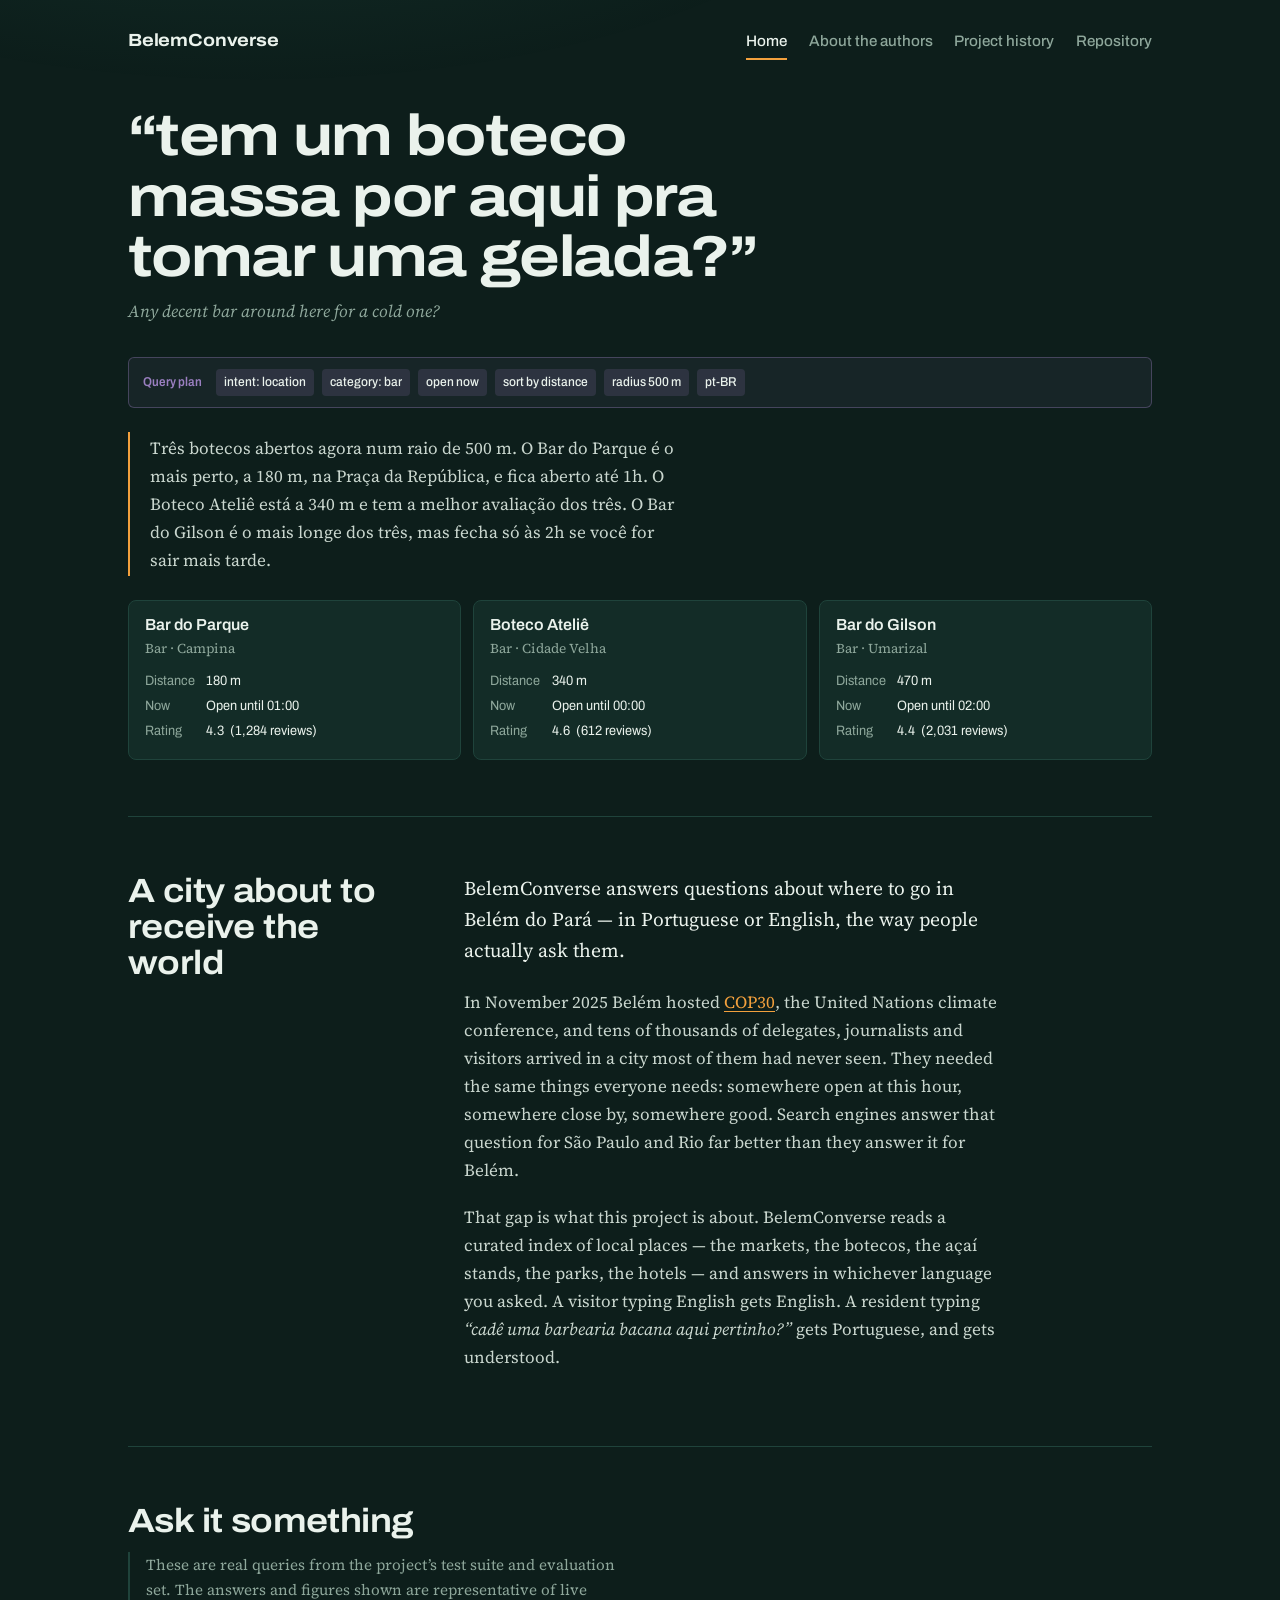
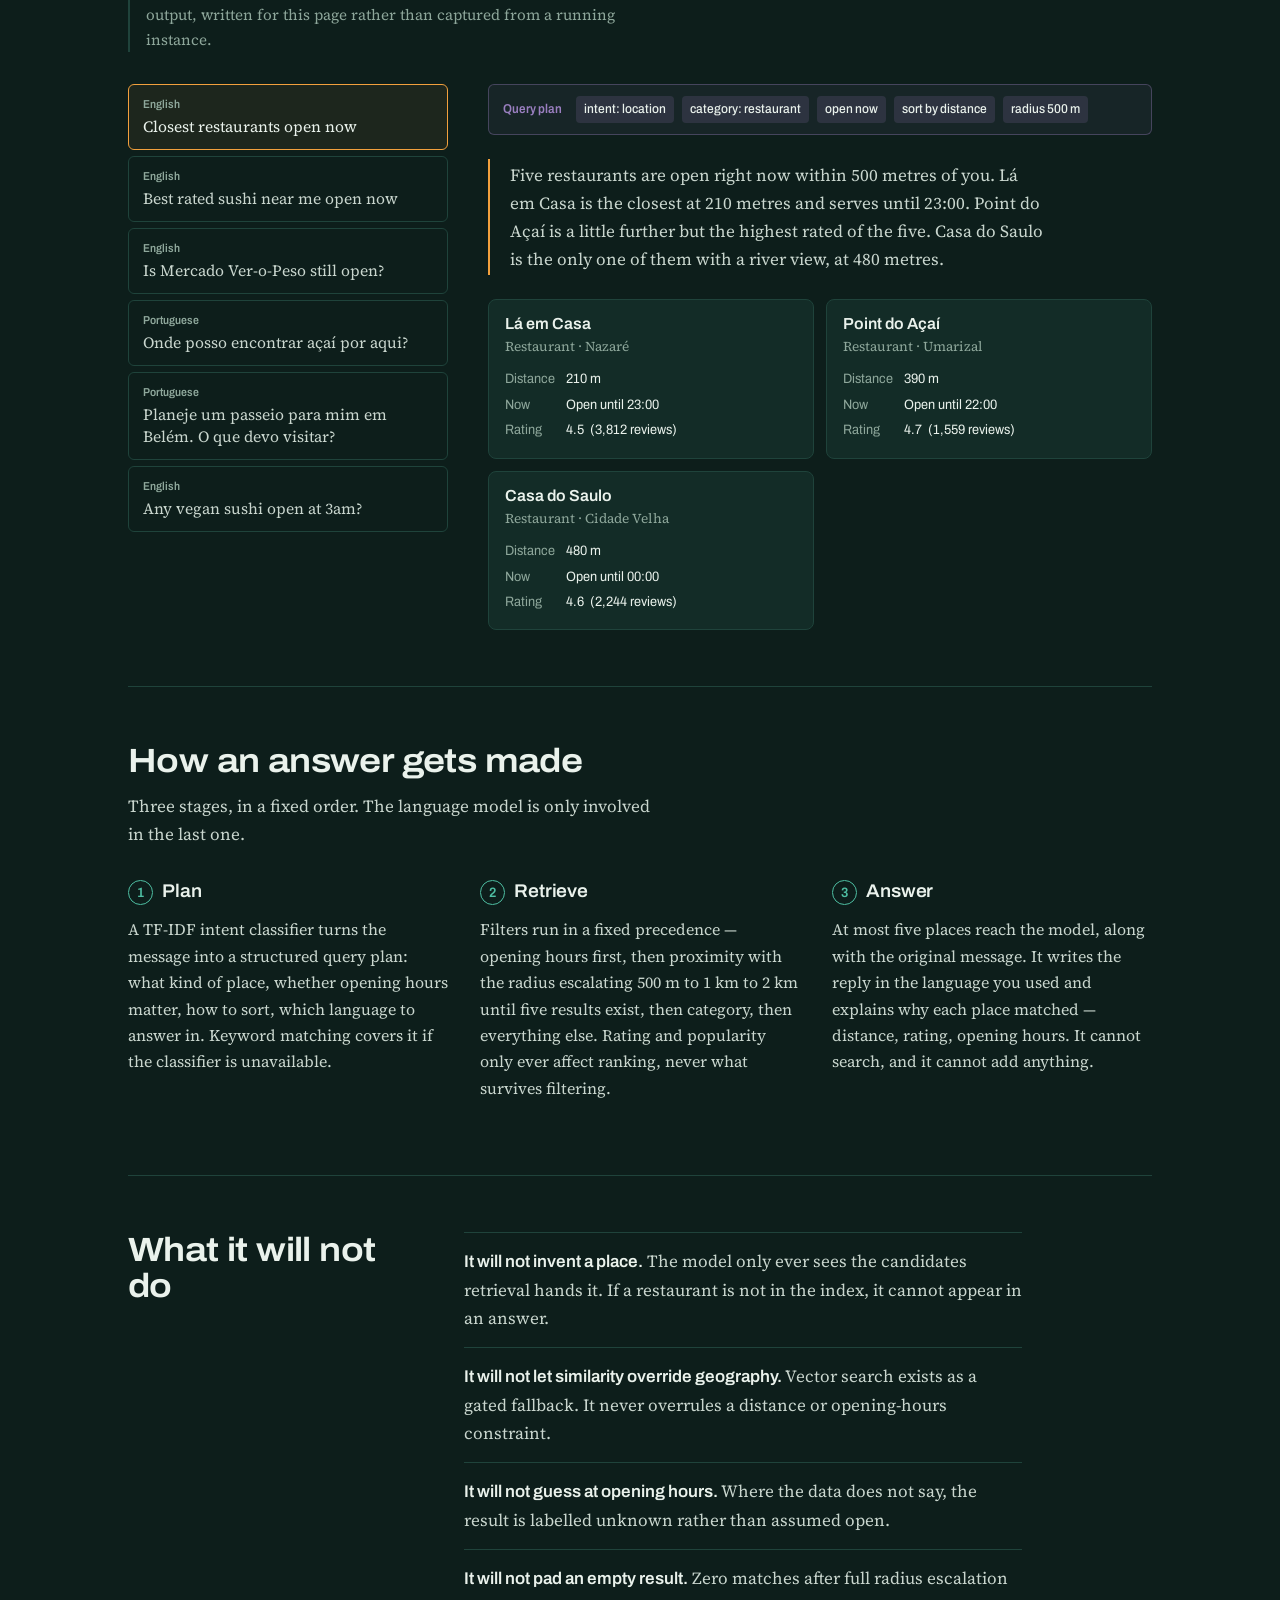
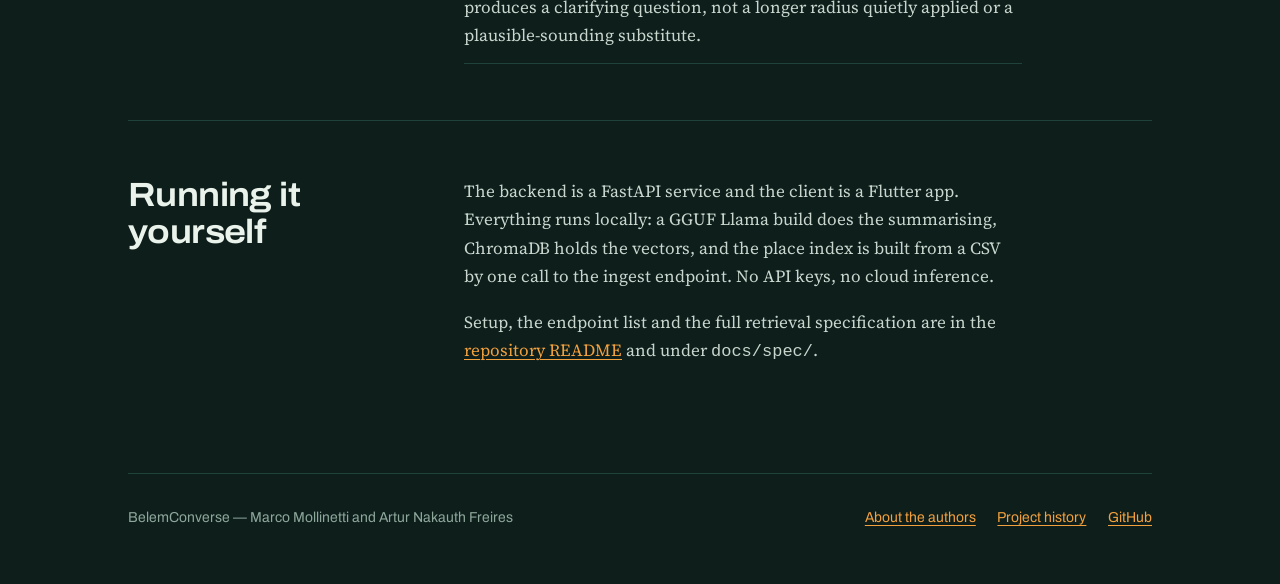
==== docs/index.html @ 4dbc197e "docs: add PNG favicon fallback, clip the bend to the rounded corners Safari below 16.4 ignores an SV" ====
<!doctype html>
<html lang="en">
<head>
<meta charset="utf-8">
<meta name="viewport" content="width=device-width, initial-scale=1">
<title>BelemConverse — grounded place discovery for Belém do Pará</title>
<link rel="icon" href="assets/favicon.svg" type="image/svg+xml">
<link rel="alternate icon" href="assets/favicon.png" type="image/png">
<meta name="description" content="A bilingual chat agent that answers where-to-go questions about Belém do Pará from a curated place index. Deterministic retrieval; the model only summarises what it is given.">
<link rel="preconnect" href="https://fonts.googleapis.com">
<link rel="preconnect" href="https://fonts.gstatic.com" crossorigin>
<link href="https://fonts.googleapis.com/css2?family=Archivo:wdth,wght@62..125,100..900&family=Source+Serif+4:ital,opsz,wght@0,8..60,200..700;1,8..60,200..700&display=swap" rel="stylesheet">
<link rel="stylesheet" href="assets/style.css">
</head>
<body>

<div class="shell">
  <header class="masthead">
    <a class="wordmark" href="index.html">BelemConverse</a>
    <nav>
      <a href="index.html" aria-current="page">Home</a>
      <a href="authors.html">About the authors</a>
      <a href="history.html">Project history</a>
      <a href="https://github.com/Mollinetti/BelemConverse">Repository</a>
    </nav>
  </header>

  <section class="hero">
    <p class="asked">&ldquo;tem um boteco massa por aqui pra tomar uma gelada?&rdquo;</p>
    <p class="gloss">Any decent bar around here for a cold one?</p>

    <div class="plan">
      <span class="plan-label">Query plan</span>
      <span class="chip">intent: location</span>
      <span class="chip">category: bar</span>
      <span class="chip">open now</span>
      <span class="chip">sort by distance</span>
      <span class="chip">radius 500 m</span>
      <span class="chip">pt-BR</span>
    </div>

    <div class="answer">
      <p>Três botecos abertos agora num raio de 500 m. O Bar do Parque é o mais perto, a 180 m, na Praça da República, e fica aberto até 1h. O Boteco Ateliê está a 340 m e tem a melhor avaliação dos três. O Bar do Gilson é o mais longe dos três, mas fecha só às 2h se você for sair mais tarde.</p>
    </div>

    <div class="results">
      <article class="result">
        <h4>Bar do Parque</h4>
        <p class="kind">Bar &middot; Campina</p>
        <dl>
          <dt>Distance</dt><dd>180 m</dd>
          <dt>Now</dt><dd class="open">Open until 01:00</dd>
          <dt>Rating</dt><dd>4.3 &nbsp;(1,284 reviews)</dd>
        </dl>
      </article>
      <article class="result">
        <h4>Boteco Ateliê</h4>
        <p class="kind">Bar &middot; Cidade Velha</p>
        <dl>
          <dt>Distance</dt><dd>340 m</dd>
          <dt>Now</dt><dd class="open">Open until 00:00</dd>
          <dt>Rating</dt><dd>4.6 &nbsp;(612 reviews)</dd>
        </dl>
      </article>
      <article class="result">
        <h4>Bar do Gilson</h4>
        <p class="kind">Bar &middot; Umarizal</p>
        <dl>
          <dt>Distance</dt><dd>470 m</dd>
          <dt>Now</dt><dd class="open">Open until 02:00</dd>
          <dt>Rating</dt><dd>4.4 &nbsp;(2,031 reviews)</dd>
        </dl>
      </article>
    </div>
  </section>

  <section class="split">
    <div class="section-head">
      <h2>A city about to receive the world</h2>
    </div>
    <div class="measure">
      <p class="lede">BelemConverse answers questions about where to go in Belém do Pará — in Portuguese or English, the way people actually ask them.</p>
      <p>In November 2025 Belém hosted <a href="https://cop30.br/pt-br">COP30</a>, the United Nations climate conference, and tens of thousands of delegates, journalists and visitors arrived in a city most of them had never seen. They needed the same things everyone needs: somewhere open at this hour, somewhere close by, somewhere good. Search engines answer that question for São Paulo and Rio far better than they answer it for Belém.</p>
      <p>That gap is what this project is about. BelemConverse reads a curated index of local places — the markets, the botecos, the açaí stands, the parks, the hotels — and answers in whichever language you asked. A visitor typing English gets English. A resident typing <em>&ldquo;cadê uma barbearia bacana aqui pertinho?&rdquo;</em> gets Portuguese, and gets understood.</p>
    </div>
  </section>

  <section>
    <div class="section-head">
      <h2>Ask it something</h2>
      <p class="note">These are real queries from the project&rsquo;s test suite and evaluation set. The answers and figures shown are representative of live output, written for this page rather than captured from a running instance.</p>
    </div>

    <div class="picker">
      <div class="picker-list" role="tablist" aria-label="Example queries">
        <button role="tab" id="t1" aria-controls="p1" aria-selected="true"><span class="lang">English</span>Closest restaurants open now</button>
        <button role="tab" id="t2" aria-controls="p2" aria-selected="false"><span class="lang">English</span>Best rated sushi near me open now</button>
        <button role="tab" id="t3" aria-controls="p3" aria-selected="false"><span class="lang">English</span>Is Mercado Ver-o-Peso still open?</button>
        <button role="tab" id="t4" aria-controls="p4" aria-selected="false"><span class="lang">Portuguese</span>Onde posso encontrar açaí por aqui?</button>
        <button role="tab" id="t5" aria-controls="p5" aria-selected="false"><span class="lang">Portuguese</span>Planeje um passeio para mim em Belém. O que devo visitar?</button>
        <button role="tab" id="t6" aria-controls="p6" aria-selected="false"><span class="lang">English</span>Any vegan sushi open at 3am?</button>
      </div>

      <div>
        <div class="panel" role="tabpanel" id="p1" aria-labelledby="t1">
          <div class="plan">
            <span class="plan-label">Query plan</span>
            <span class="chip">intent: location</span>
            <span class="chip">category: restaurant</span>
            <span class="chip">open now</span>
            <span class="chip">sort by distance</span>
            <span class="chip">radius 500 m</span>
          </div>
          <div class="answer">
            <p>Five restaurants are open right now within 500 metres of you. Lá em Casa is the closest at 210 metres and serves until 23:00. Point do Açaí is a little further but the highest rated of the five. Casa do Saulo is the only one of them with a river view, at 480 metres.</p>
          </div>
          <div class="results">
            <article class="result">
              <h4>Lá em Casa</h4>
              <p class="kind">Restaurant &middot; Nazaré</p>
              <dl><dt>Distance</dt><dd>210 m</dd><dt>Now</dt><dd class="open">Open until 23:00</dd><dt>Rating</dt><dd>4.5 &nbsp;(3,812 reviews)</dd></dl>
            </article>
            <article class="result">
              <h4>Point do Açaí</h4>
              <p class="kind">Restaurant &middot; Umarizal</p>
              <dl><dt>Distance</dt><dd>390 m</dd><dt>Now</dt><dd class="open">Open until 22:00</dd><dt>Rating</dt><dd>4.7 &nbsp;(1,559 reviews)</dd></dl>
            </article>
            <article class="result">
              <h4>Casa do Saulo</h4>
              <p class="kind">Restaurant &middot; Cidade Velha</p>
              <dl><dt>Distance</dt><dd>480 m</dd><dt>Now</dt><dd class="open">Open until 00:00</dd><dt>Rating</dt><dd>4.6 &nbsp;(2,244 reviews)</dd></dl>
            </article>
          </div>
        </div>

        <div class="panel" role="tabpanel" id="p2" aria-labelledby="t2" hidden>
          <div class="plan">
            <span class="plan-label">Query plan</span>
            <span class="chip">intent: popularity</span>
            <span class="chip">category: sushi</span>
            <span class="chip">open now</span>
            <span class="chip">sort by rating</span>
            <span class="chip">radius 500 m &rarr; 1 km</span>
          </div>
          <div class="answer">
            <p>Nothing matched inside 500 metres, so the search widened to a kilometre and found three sushi places open now. Ryori is the best rated at 4.8 and is 720 metres away. Sushi Ver-o-Rio is closer at 610 metres and has more reviews, if you would rather not walk as far.</p>
          </div>
          <div class="results">
            <article class="result">
              <h4>Ryori Sushi Lounge</h4>
              <p class="kind">Japanese restaurant &middot; Batista Campos</p>
              <dl><dt>Distance</dt><dd>720 m</dd><dt>Now</dt><dd class="open">Open until 23:30</dd><dt>Rating</dt><dd>4.8 &nbsp;(1,102 reviews)</dd></dl>
            </article>
            <article class="result">
              <h4>Sushi Ver-o-Rio</h4>
              <p class="kind">Japanese restaurant &middot; Umarizal</p>
              <dl><dt>Distance</dt><dd>610 m</dd><dt>Now</dt><dd class="open">Open until 23:00</dd><dt>Rating</dt><dd>4.5 &nbsp;(1,878 reviews)</dd></dl>
            </article>
            <article class="result">
              <h4>Kaito Sushi</h4>
              <p class="kind">Japanese restaurant &middot; Marco</p>
              <dl><dt>Distance</dt><dd>940 m</dd><dt>Now</dt><dd class="open">Open until 22:30</dd><dt>Rating</dt><dd>4.4 &nbsp;(503 reviews)</dd></dl>
            </article>
          </div>
        </div>

        <div class="panel" role="tabpanel" id="p3" aria-labelledby="t3" hidden>
          <div class="plan">
            <span class="plan-label">Query plan</span>
            <span class="chip">intent: verification</span>
            <span class="chip">named place: Ver-o-Peso</span>
            <span class="chip">check business hours</span>
          </div>
          <div class="answer">
            <p>Mercado Ver-o-Peso is open — it runs from 05:00 to 18:00 daily, and right now it is 14:20, so you have just under four hours. The fish market at the Ver-o-Peso pier winds down earlier than the rest of it, usually by midday.</p>
          </div>
          <div class="results">
            <article class="result">
              <h4>Mercado Ver-o-Peso</h4>
              <p class="kind">Market &middot; Campina</p>
              <dl><dt>Hours</dt><dd>05:00 &ndash; 18:00</dd><dt>Now</dt><dd class="open">Open</dd><dt>Rating</dt><dd>4.6 &nbsp;(48,930 reviews)</dd></dl>
            </article>
          </div>
        </div>

        <div class="panel" role="tabpanel" id="p4" aria-labelledby="t4" hidden>
          <div class="plan">
            <span class="plan-label">Query plan</span>
            <span class="chip">intent: location</span>
            <span class="chip">category: açaí</span>
            <span class="chip">sort by distance</span>
            <span class="chip">radius 500 m</span>
            <span class="chip">pt-BR</span>
          </div>
          <div class="answer">
            <p>Tem três lugares de açaí bem perto. O Açaí do Tuca fica a 150 m e é o mais próximo. A Casa do Açaí, a 320 m, tem a melhor nota e serve com peixe frito e farinha d&rsquo;água. O ponto do Ver-o-Peso fecha às 18h, então vale ir antes se você quiser o da feira.</p>
          </div>
          <div class="results">
            <article class="result">
              <h4>Açaí do Tuca</h4>
              <p class="kind">Açaí &middot; Cremação</p>
              <dl><dt>Distance</dt><dd>150 m</dd><dt>Now</dt><dd class="open">Open until 20:00</dd><dt>Rating</dt><dd>4.4 &nbsp;(876 reviews)</dd></dl>
            </article>
            <article class="result">
              <h4>Casa do Açaí</h4>
              <p class="kind">Açaí &middot; Batista Campos</p>
              <dl><dt>Distance</dt><dd>320 m</dd><dt>Now</dt><dd class="open">Open until 19:00</dd><dt>Rating</dt><dd>4.7 &nbsp;(1,340 reviews)</dd></dl>
            </article>
            <article class="result">
              <h4>Ponto do Açaí Ver-o-Peso</h4>
              <p class="kind">Açaí &middot; Campina</p>
              <dl><dt>Distance</dt><dd>460 m</dd><dt>Now</dt><dd class="open">Open until 18:00</dd><dt>Rating</dt><dd>4.5 &nbsp;(2,908 reviews)</dd></dl>
            </article>
          </div>
        </div>

        <div class="panel" role="tabpanel" id="p5" aria-labelledby="t5" hidden>
          <div class="plan">
            <span class="plan-label">Query plan</span>
            <span class="chip">intent: tour planning</span>
            <span class="chip">city: Belém</span>
            <span class="chip">itinerary: half day</span>
            <span class="chip">pt-BR</span>
          </div>
          <div class="answer">
            <p>Montei um roteiro de meio dia que dá para fazer a pé, começando cedo:</p>
            <p><strong>08:00</strong> — Mercado Ver-o-Peso, enquanto a feira de peixe ainda está cheia.<br>
            <strong>10:00</strong> — Forte do Presépio e Casa das Onze Janelas, cinco minutos a pé dali.<br>
            <strong>12:00</strong> — Almoço na Estação das Docas, à beira do rio.<br>
            <strong>14:00</strong> — Mangal das Garças, para ver as garças e subir no mirante.</p>
            <p>Tudo isso fica dentro de 2 km. Se sobrar tempo, o Theatro da Paz faz visita guiada até as 17h.</p>
          </div>
          <div class="results">
            <article class="result">
              <h4>Mercado Ver-o-Peso</h4>
              <p class="kind">Stop 1 &middot; Market</p>
              <dl><dt>Arrive</dt><dd>08:00</dd><dt>Stay</dt><dd>~90 min</dd><dt>Walk next</dt><dd>650 m</dd></dl>
            </article>
            <article class="result">
              <h4>Casa das Onze Janelas</h4>
              <p class="kind">Stop 2 &middot; Museum</p>
              <dl><dt>Arrive</dt><dd>10:00</dd><dt>Stay</dt><dd>~75 min</dd><dt>Walk next</dt><dd>900 m</dd></dl>
            </article>
            <article class="result">
              <h4>Mangal das Garças</h4>
              <p class="kind">Stop 4 &middot; Park</p>
              <dl><dt>Arrive</dt><dd>14:00</dd><dt>Stay</dt><dd>~2 h</dd><dt>Closes</dt><dd>18:00</dd></dl>
            </article>
          </div>
        </div>

        <div class="panel" role="tabpanel" id="p6" aria-labelledby="t6" hidden>
          <div class="plan">
            <span class="plan-label">Query plan</span>
            <span class="chip">intent: location</span>
            <span class="chip">category: sushi</span>
            <span class="chip">open now</span>
            <span class="chip">radius 500 m &rarr; 1 km &rarr; 2 km</span>
            <span class="chip">0 results</span>
          </div>
          <div class="answer">
            <p>Nothing matched. I widened the search to two kilometres and still found no sushi place open at this hour — the latest one nearby closes at 23:30. Want me to drop the open-now filter and show you what is there for tomorrow, or look for something else that is open at 3am?</p>
          </div>
          <p class="note">When retrieval comes back empty, the agent asks a clarifying question instead of inventing a place. That behaviour is specified, not incidental.</p>
        </div>
      </div>
    </div>
  </section>

  <section>
    <div class="section-head">
      <h2>How an answer gets made</h2>
      <p class="measure">Three stages, in a fixed order. The language model is only involved in the last one.</p>
    </div>
    <div class="stages">
      <div class="stage">
        <h3>Plan</h3>
        <p>A TF-IDF intent classifier turns the message into a structured query plan: what kind of place, whether opening hours matter, how to sort, which language to answer in. Keyword matching covers it if the classifier is unavailable.</p>
      </div>
      <div class="stage">
        <h3>Retrieve</h3>
        <p>Filters run in a fixed precedence — opening hours first, then proximity with the radius escalating 500 m to 1 km to 2 km until five results exist, then category, then everything else. Rating and popularity only ever affect ranking, never what survives filtering.</p>
      </div>
      <div class="stage">
        <h3>Answer</h3>
        <p>At most five places reach the model, along with the original message. It writes the reply in the language you used and explains why each place matched — distance, rating, opening hours. It cannot search, and it cannot add anything.</p>
      </div>
    </div>
  </section>

  <section class="split">
    <div class="section-head">
      <h2>What it will not do</h2>
    </div>
    <ul class="rules">
      <li><strong>It will not invent a place.</strong> The model only ever sees the candidates retrieval hands it. If a restaurant is not in the index, it cannot appear in an answer.</li>
      <li><strong>It will not let similarity override geography.</strong> Vector search exists as a gated fallback. It never overrules a distance or opening-hours constraint.</li>
      <li><strong>It will not guess at opening hours.</strong> Where the data does not say, the result is labelled unknown rather than assumed open.</li>
      <li><strong>It will not pad an empty result.</strong> Zero matches after full radius escalation produces a clarifying question, not a longer radius quietly applied or a plausible-sounding substitute.</li>
    </ul>
  </section>

  <section class="split">
    <div class="section-head">
      <h2>Running it yourself</h2>
    </div>
    <div class="measure">
      <p>The backend is a FastAPI service and the client is a Flutter app. Everything runs locally: a GGUF Llama build does the summarising, ChromaDB holds the vectors, and the place index is built from a CSV by one call to the ingest endpoint. No API keys, no cloud inference.</p>
      <p>Setup, the endpoint list and the full retrieval specification are in the <a href="https://github.com/Mollinetti/BelemConverse">repository README</a> and under <code>docs/spec/</code>.</p>
    </div>
  </section>

  <footer class="site">
    <span>BelemConverse — Marco Mollinetti and Artur Nakauth Freires</span>
    <nav>
      <a href="authors.html">About the authors</a>
      <a href="history.html">Project history</a>
      <a href="https://github.com/Mollinetti/BelemConverse">GitHub</a>
    </nav>
  </footer>
</div>

<script>
document.querySelectorAll('[role="tab"]').forEach(function (tab, _, tabs) {
  tab.addEventListener('click', function () {
    tabs.forEach(function (t) {
      var selected = t === tab;
      t.setAttribute('aria-selected', selected);
      document.getElementById(t.getAttribute('aria-controls')).hidden = !selected;
    });
  });
});
</script>

</body>
</html>
---- docs/assets/style.css ----
/* BelemConverse — site styles */

:root {
  --ground: #0D1E1B;
  --raise:  #132C27;
  --edge:   #1F433B;
  --text:   #C9D6CE;
  --text-hi:#EAF2EC;
  --dim:    #8EA79B;
  --mango:  #F2A03D;
  --acai:   #9A7FC0;
  --tide:   #4FBFA3;

  --display: "Archivo", "Helvetica Neue", Arial, sans-serif;
  --prose: "Source Serif 4", Georgia, "Times New Roman", serif;

  --gutter: clamp(1.25rem, 5vw, 4rem);
  --wide: 72rem;
  color-scheme: dark;
}

*, *::before, *::after { box-sizing: border-box; }

html { -webkit-text-size-adjust: 100%; }

body {
  margin: 0;
  background: var(--ground);
  color: var(--text);
  font-family: var(--prose);
  font-size: 1.0625rem;
  line-height: 1.65;
  font-optical-sizing: auto;
  overflow-wrap: break-word;
}

/* subtle river-light behind the top of every page */
body::before {
  content: "";
  position: fixed;
  inset: -20vh -10vw auto -10vw;
  height: 70vh;
  background: radial-gradient(60% 60% at 25% 0%, rgba(79,191,163,.10), transparent 70%);
  pointer-events: none;
  z-index: 0;
}

.shell { position: relative; z-index: 1; max-width: var(--wide); margin: 0 auto; padding: 0 var(--gutter); }

a { color: var(--mango); text-underline-offset: .18em; text-decoration-thickness: from-font; }
a:hover { color: var(--text-hi); }
:focus-visible { outline: 2px solid var(--mango); outline-offset: 3px; border-radius: 2px; }

/* ---------- masthead ---------- */

.masthead {
  display: flex;
  flex-wrap: wrap;
  gap: 1rem 2rem;
  align-items: baseline;
  justify-content: space-between;
  padding: 1.6rem 0 2.4rem;
}

.wordmark {
  font-family: var(--display);
  font-variation-settings: "wdth" 112, "wght" 700;
  font-size: 1.1rem;
  letter-spacing: -.01em;
  color: var(--text-hi);
  text-decoration: none;
}
.wordmark:hover { color: var(--mango); }

.masthead nav { display: flex; flex-wrap: wrap; gap: .4rem 1.35rem; }
.masthead nav a {
  font-family: var(--display);
  font-variation-settings: "wdth" 100, "wght" 500;
  font-size: .95rem;
  color: var(--dim);
  text-decoration: none;
  padding-bottom: .25rem;
  border-bottom: 2px solid transparent;
}
.masthead nav a:hover { color: var(--text-hi); }
.masthead nav a[aria-current="page"] { color: var(--text-hi); border-bottom-color: var(--mango); }

/* ---------- headings & prose ---------- */

h1, h2, h3 { font-family: var(--display); color: var(--text-hi); line-height: 1.08; margin: 0; }

h1 {
  font-variation-settings: "wdth" 118, "wght" 700;
  font-size: clamp(2.3rem, 6vw, 4rem);
  letter-spacing: -.025em;
}

h2 {
  font-variation-settings: "wdth" 112, "wght" 650;
  font-size: clamp(1.5rem, 3.2vw, 2.1rem);
  letter-spacing: -.018em;
}

h3 {
  font-variation-settings: "wdth" 104, "wght" 600;
  font-size: 1.15rem;
  letter-spacing: -.01em;
}

p { margin: 0 0 1.1em; }
.measure { max-width: 60ch; }
.lede { font-size: 1.22rem; line-height: 1.6; color: var(--text-hi); }
.dim { color: var(--dim); }

section { padding: 3.5rem 0; border-top: 1px solid var(--edge); }
section:first-of-type { border-top: 0; }
.section-head { margin-bottom: 2rem; }
.section-head p { margin-top: .8rem; }

/* ---------- hero ---------- */

.hero { padding-top: .5rem; padding-bottom: 3.5rem; }

.hero .asked {
  font-family: var(--display);
  font-variation-settings: "wdth" 118, "wght" 700;
  font-size: clamp(2rem, 5.6vw, 3.6rem);
  line-height: 1.05;
  letter-spacing: -.028em;
  color: var(--text-hi);
  max-width: 18ch;
  margin: 0 0 .6rem;
  text-wrap: balance;
}
.hero .gloss { color: var(--dim); font-style: italic; margin-bottom: 2rem; }

/* ---------- query plan strip ---------- */

.plan {
  display: flex;
  flex-wrap: wrap;
  align-items: center;
  gap: .5rem;
  padding: .7rem .9rem;
  background: rgba(154,127,192,.08);
  border: 1px solid rgba(154,127,192,.35);
  border-radius: 6px;
}
.plan-label {
  font-family: var(--display);
  font-variation-settings: "wdth" 88, "wght" 600;
  font-size: .8rem;
  color: var(--acai);
  margin-right: .35rem;
}
.chip {
  font-family: var(--display);
  font-variation-settings: "wdth" 92, "wght" 500;
  font-size: .8rem;
  color: var(--text-hi);
  background: rgba(154,127,192,.16);
  border-radius: 4px;
  padding: .18rem .5rem;
}

/* ---------- answer block ---------- */

.answer {
  border-left: 2px solid var(--mango);
  padding: .1rem 0 .1rem 1.25rem;
  margin: 1.5rem 0;
  max-width: 62ch;
}
.answer p:last-child { margin-bottom: 0; }

/* ---------- result cards ---------- */

.results {
  display: grid;
  grid-template-columns: repeat(auto-fit, minmax(15rem, 1fr));
  gap: .75rem;
  margin-top: 1.5rem;
}
.result {
  background: var(--raise);
  border: 1px solid var(--edge);
  border-radius: 8px;
  padding: .9rem 1rem 1rem;
}
.result h4 {
  font-family: var(--display);
  font-variation-settings: "wdth" 100, "wght" 600;
  font-size: 1rem;
  margin: 0 0 .15rem;
  color: var(--text-hi);
  line-height: 1.25;
}
.result .kind { font-size: .85rem; color: var(--dim); margin: 0 0 .6rem; }
.result dl {
  display: grid;
  grid-template-columns: auto 1fr;
  gap: .18rem .7rem;
  margin: 0;
  font-family: var(--display);
  font-variation-settings: "wdth" 92, "wght" 400;
  font-size: .85rem;
}
.result dt { color: var(--dim); }
.result dd { margin: 0; color: var(--text-hi); }
.open { color: var(--tide); }
.shut { color: var(--mango); }
.unknown { color: var(--dim); }

/* ---------- example picker ---------- */

.picker { display: grid; grid-template-columns: minmax(0, 20rem) minmax(0, 1fr); gap: 2.5rem; align-items: start; }
.picker-list { display: flex; flex-direction: column; gap: .4rem; }
.picker-list button {
  font-family: var(--prose);
  font-size: .98rem;
  line-height: 1.4;
  text-align: left;
  color: var(--text);
  background: transparent;
  border: 1px solid var(--edge);
  border-radius: 6px;
  padding: .7rem .85rem;
  cursor: pointer;
  transition: border-color .12s ease, color .12s ease;
}
.picker-list button:hover { border-color: var(--dim); color: var(--text-hi); }
.picker-list button[aria-selected="true"] {
  border-color: var(--mango);
  background: rgba(242,160,61,.07);
  color: var(--text-hi);
}
.picker-list .lang {
  display: block;
  font-family: var(--display);
  font-variation-settings: "wdth" 88, "wght" 600;
  font-size: .72rem;
  color: var(--dim);
  margin-bottom: .2rem;
}
.panel > :first-child { margin-top: 0; }

/* ---------- pipeline ---------- */

.stages { display: grid; grid-template-columns: repeat(auto-fit, minmax(16rem, 1fr)); gap: 2rem; counter-reset: stage; }
.stage { counter-increment: stage; }
.stage h3::before {
  content: counter(stage);
  display: inline-grid;
  place-items: center;
  width: 1.55rem; height: 1.55rem;
  margin-right: .6rem;
  border: 1px solid var(--tide);
  border-radius: 50%;
  color: var(--tide);
  font-size: .85rem;
  font-variation-settings: "wdth" 92, "wght" 600;
  vertical-align: .05em;
}
.stage p { margin-top: .7rem; font-size: 1rem; }

/* ---------- guarantees ---------- */

.rules { list-style: none; margin: 0; padding: 0; max-width: 62ch; }
.rules li { padding: .9rem 0; border-top: 1px solid var(--edge); }
.rules li:last-child { border-bottom: 1px solid var(--edge); }
.rules strong {
  font-family: var(--display);
  font-variation-settings: "wdth" 100, "wght" 600;
  color: var(--text-hi);
  font-weight: 400;
}

/* ---------- author entries ---------- */

.person { padding: 2.5rem 0; border-top: 1px solid var(--edge); }
.person:first-of-type { border-top: 0; padding-top: 1rem; }
.person h2 { margin-bottom: .2rem; }
.person .role { font-family: var(--display); font-variation-settings: "wdth" 96, "wght" 500; font-size: 1rem; color: var(--mango); margin: 0 0 1.2rem; }
.person .links { display: flex; flex-wrap: wrap; gap: 1.25rem; margin-top: 1.2rem; font-family: var(--display); font-variation-settings: "wdth" 96, "wght" 500; font-size: .95rem; }

/* ---------- timeline ---------- */

.timeline { list-style: none; margin: 0; padding: 0; }
.entry { position: relative; padding: 0 0 2.5rem 2rem; border-left: 1px solid var(--edge); }
.entry:last-child { border-left-color: transparent; padding-bottom: 0; }
.entry::before {
  content: "";
  position: absolute;
  left: -4.5px; top: .55rem;
  width: 8px; height: 8px;
  border-radius: 50%;
  background: var(--mango);
}
.entry .when {
  display: block;
  font-family: var(--display);
  font-variation-settings: "wdth" 88, "wght" 600;
  font-size: .82rem;
  color: var(--tide);
  margin-bottom: .25rem;
}
.entry h3 { margin-bottom: .15rem; }
.entry .who { font-size: .95rem; color: var(--dim); margin: 0 0 .7rem; }
.entry p:last-child { margin-bottom: 0; }

/* ---------- notes & footer ---------- */

.note {
  font-size: .95rem;
  color: var(--dim);
  border-left: 2px solid var(--edge);
  padding-left: 1rem;
  max-width: 62ch;
}
.todo {
  background: rgba(242,160,61,.08);
  border: 1px dashed rgba(242,160,61,.45);
  border-radius: 6px;
  padding: .7rem .9rem;
  font-family: var(--display);
  font-variation-settings: "wdth" 92, "wght" 500;
  font-size: .85rem;
  color: var(--mango);
  max-width: 62ch;
  margin: 0 0 1.2rem;
}

footer.site {
  border-top: 1px solid var(--edge);
  margin-top: 2rem;
  padding: 2rem 0 3.5rem;
  display: flex;
  flex-wrap: wrap;
  gap: .75rem 2rem;
  justify-content: space-between;
  font-family: var(--display);
  font-variation-settings: "wdth" 96, "wght" 400;
  font-size: .9rem;
  color: var(--dim);
}
footer.site nav { display: flex; flex-wrap: wrap; gap: .4rem 1.35rem; }

@media (max-width: 52rem) {
  .picker { grid-template-columns: 1fr; gap: 1.5rem; }
}

@media (prefers-reduced-motion: reduce) {
  *, *::before, *::after { transition-duration: .01ms !important; animation-duration: .01ms !important; }
}

/* ---------- reading sections: heading left, prose right ---------- */

.split { display: grid; grid-template-columns: minmax(0, 17rem) minmax(0, 1fr); gap: 1.5rem 4rem; align-items: start; }
.split .section-head { margin-bottom: 0; }

@media (max-width: 58rem) {
  .split { grid-template-columns: 1fr; gap: 1.5rem; }
}

/* ---------- visible fill-in-the-blank placeholders ---------- */

.fill {
  color: var(--dim);
  border-bottom: 1px dashed rgba(242,160,61,.45);
  padding-bottom: .05em;
}

.entry p { max-width: 62ch; }

.person { display: grid; grid-template-columns: minmax(0, 17rem) minmax(0, 1fr); gap: 1.25rem 4rem; align-items: start; }
.person-head { margin: 0; }
.person-head h2 { margin-bottom: .25rem; }
.person-body > :first-child { margin-top: 0; }

@media (max-width: 58rem) {
  .person { grid-template-columns: 1fr; gap: 1rem; }
}
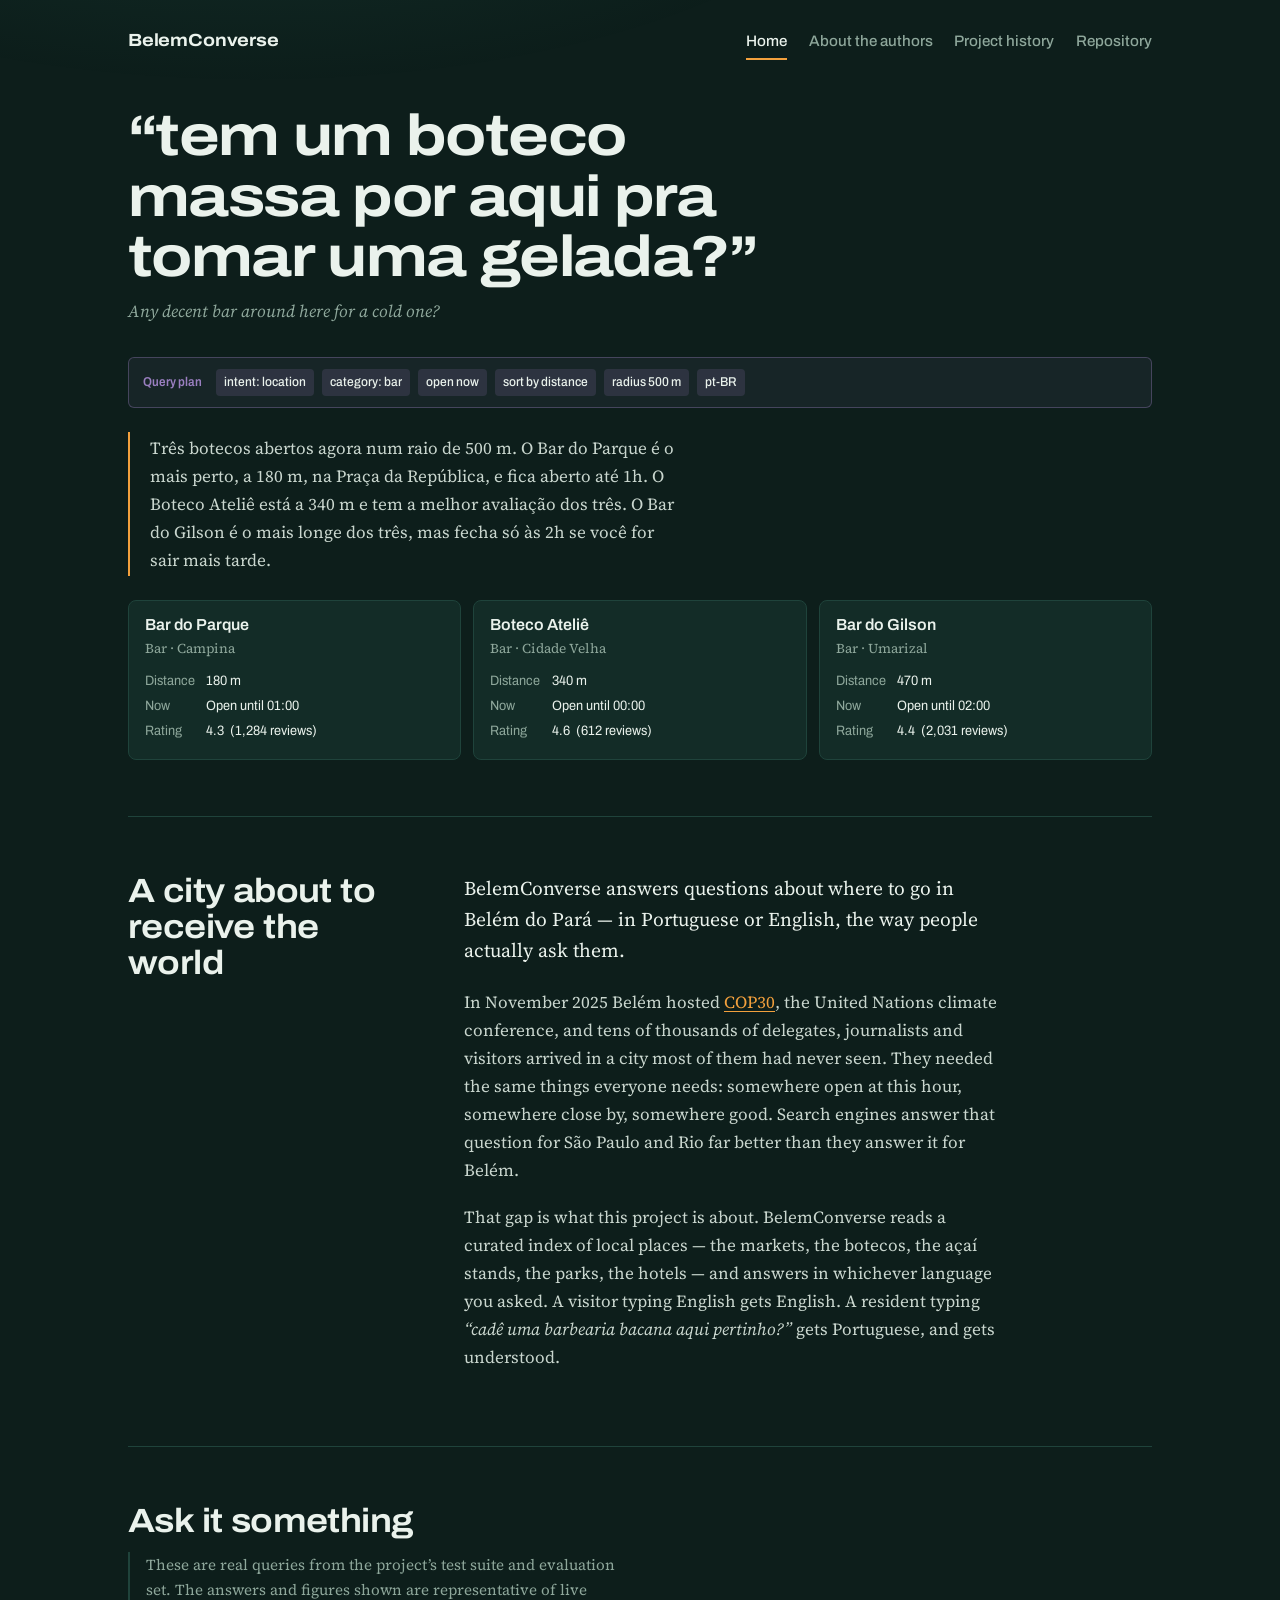
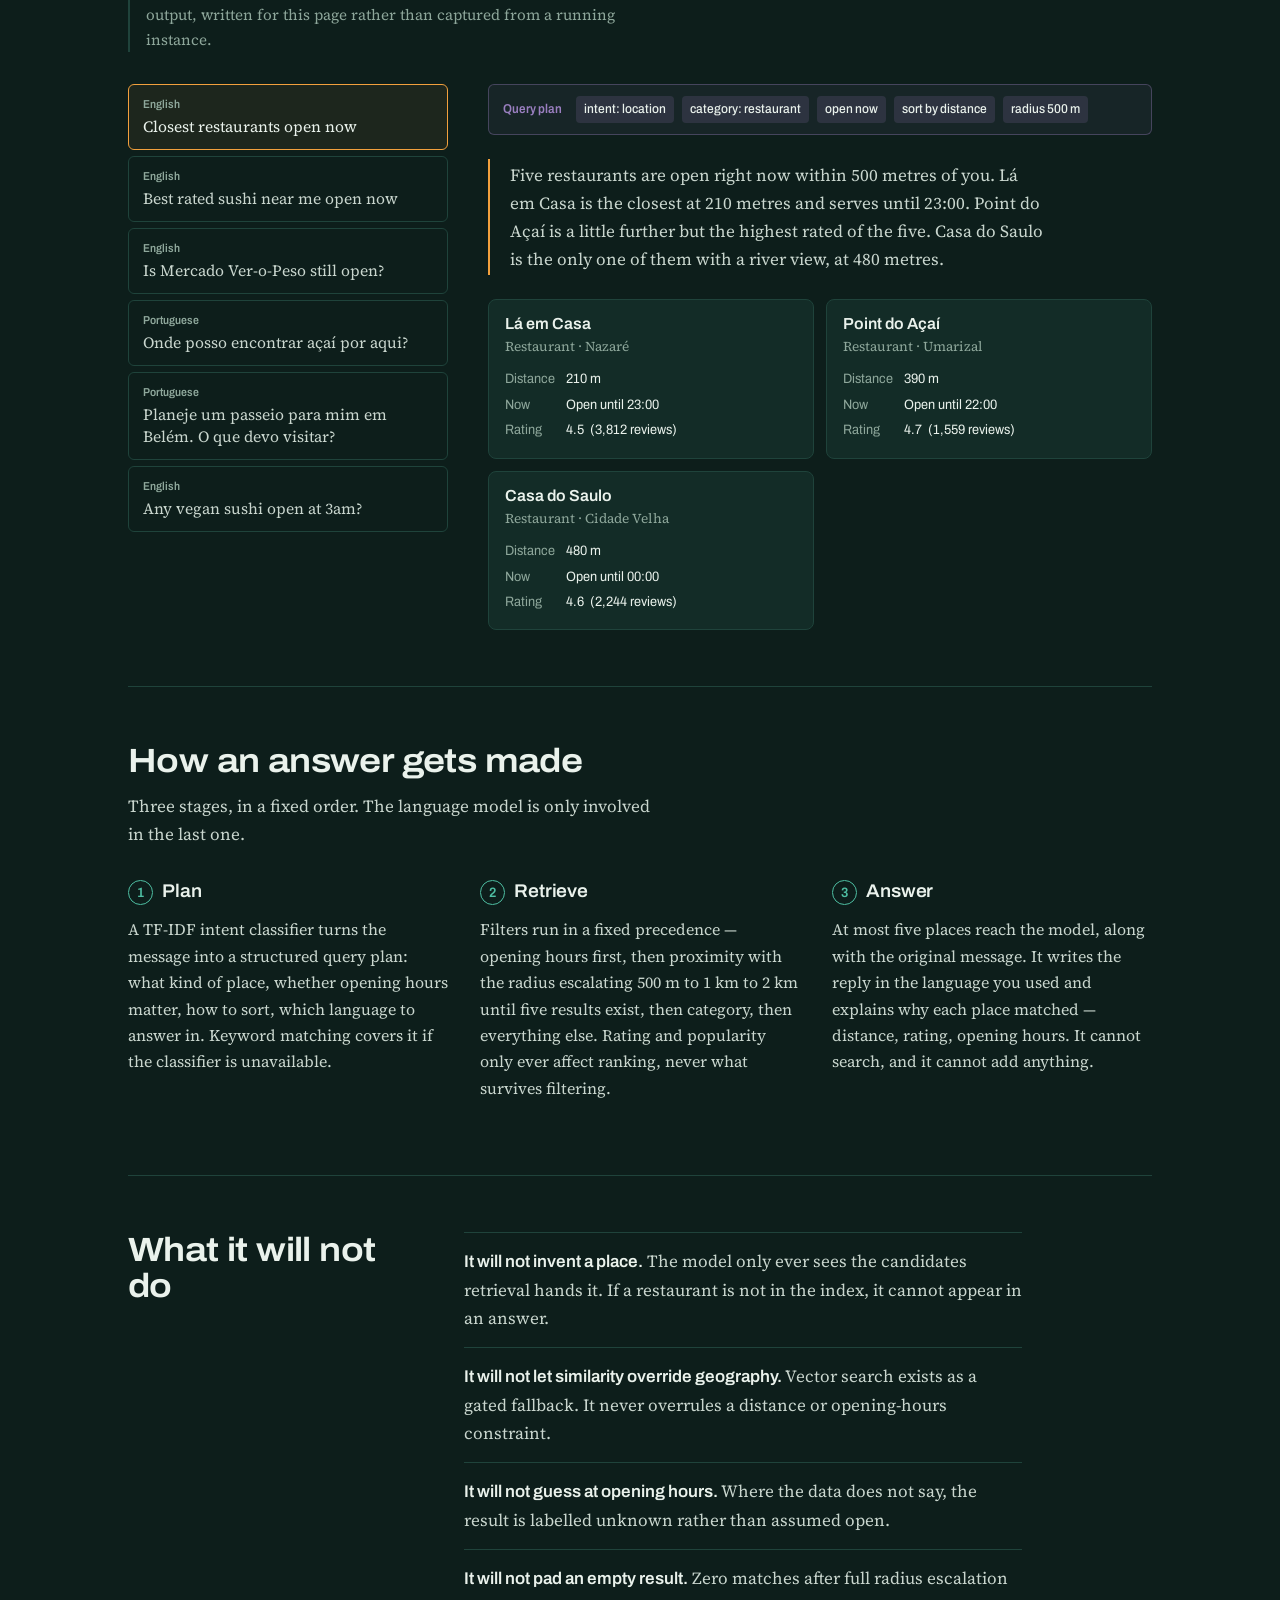
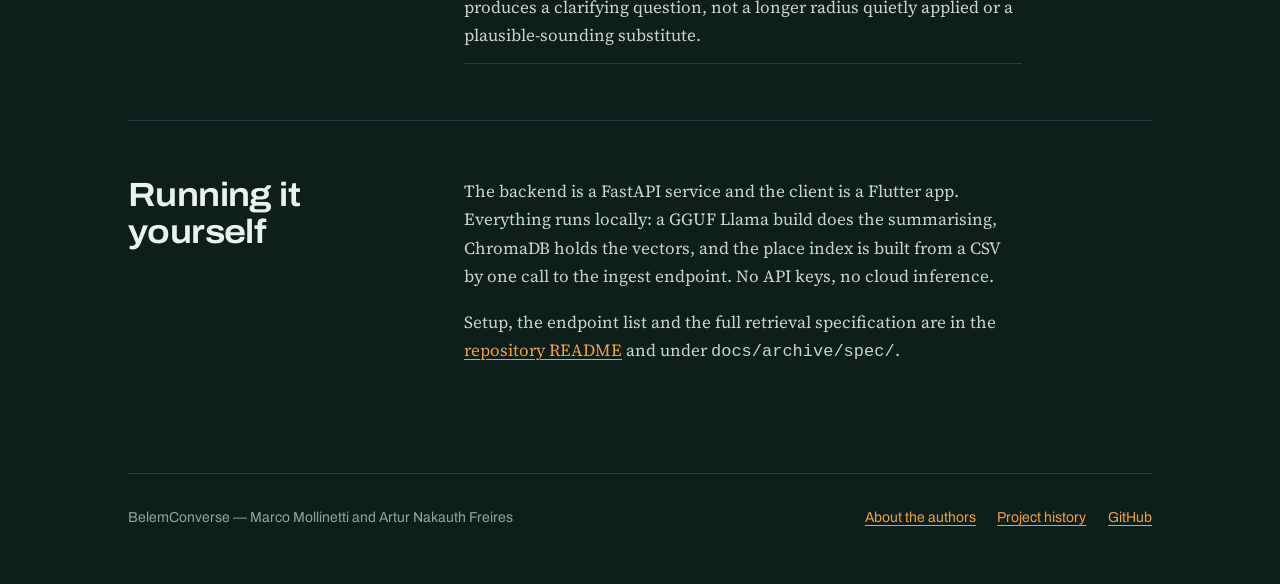
==== commit 1cb9e19b: "docs: archive PoC specs, add 2-phase MVP spec Move specs/* to specs/archive/ and docs/spec/ (plus th" ====
--- a/docs/index.html
+++ b/docs/index.html
@@ -306,7 +306,7 @@
     </div>
     <div class="measure">
       <p>The backend is a FastAPI service and the client is a Flutter app. Everything runs locally: a GGUF Llama build does the summarising, ChromaDB holds the vectors, and the place index is built from a CSV by one call to the ingest endpoint. No API keys, no cloud inference.</p>
-      <p>Setup, the endpoint list and the full retrieval specification are in the <a href="https://github.com/Mollinetti/BelemConverse">repository README</a> and under <code>docs/spec/</code>.</p>
+      <p>Setup, the endpoint list and the full retrieval specification are in the <a href="https://github.com/Mollinetti/BelemConverse">repository README</a> and under <code>docs/archive/spec/</code>.</p>
     </div>
   </section>
 
--- a/docs/assets/style.css
+++ b/docs/assets/style.css
@@ -380,3 +380,19 @@
 @media (max-width: 58rem) {
   .person { grid-template-columns: 1fr; gap: 1rem; }
 }
+
+/* ---------- author portraits ---------- */
+
+.portrait {
+  display: block;
+  width: 100%;
+  max-width: 13rem;
+  height: auto;   /* beats the height attribute's presentational hint */
+  aspect-ratio: 1;
+  object-fit: cover;
+  border-radius: 8px;
+  border: 1px solid var(--edge);
+  margin-bottom: 1.1rem;
+  background: var(--raise);
+  filter: grayscale(1);
+}
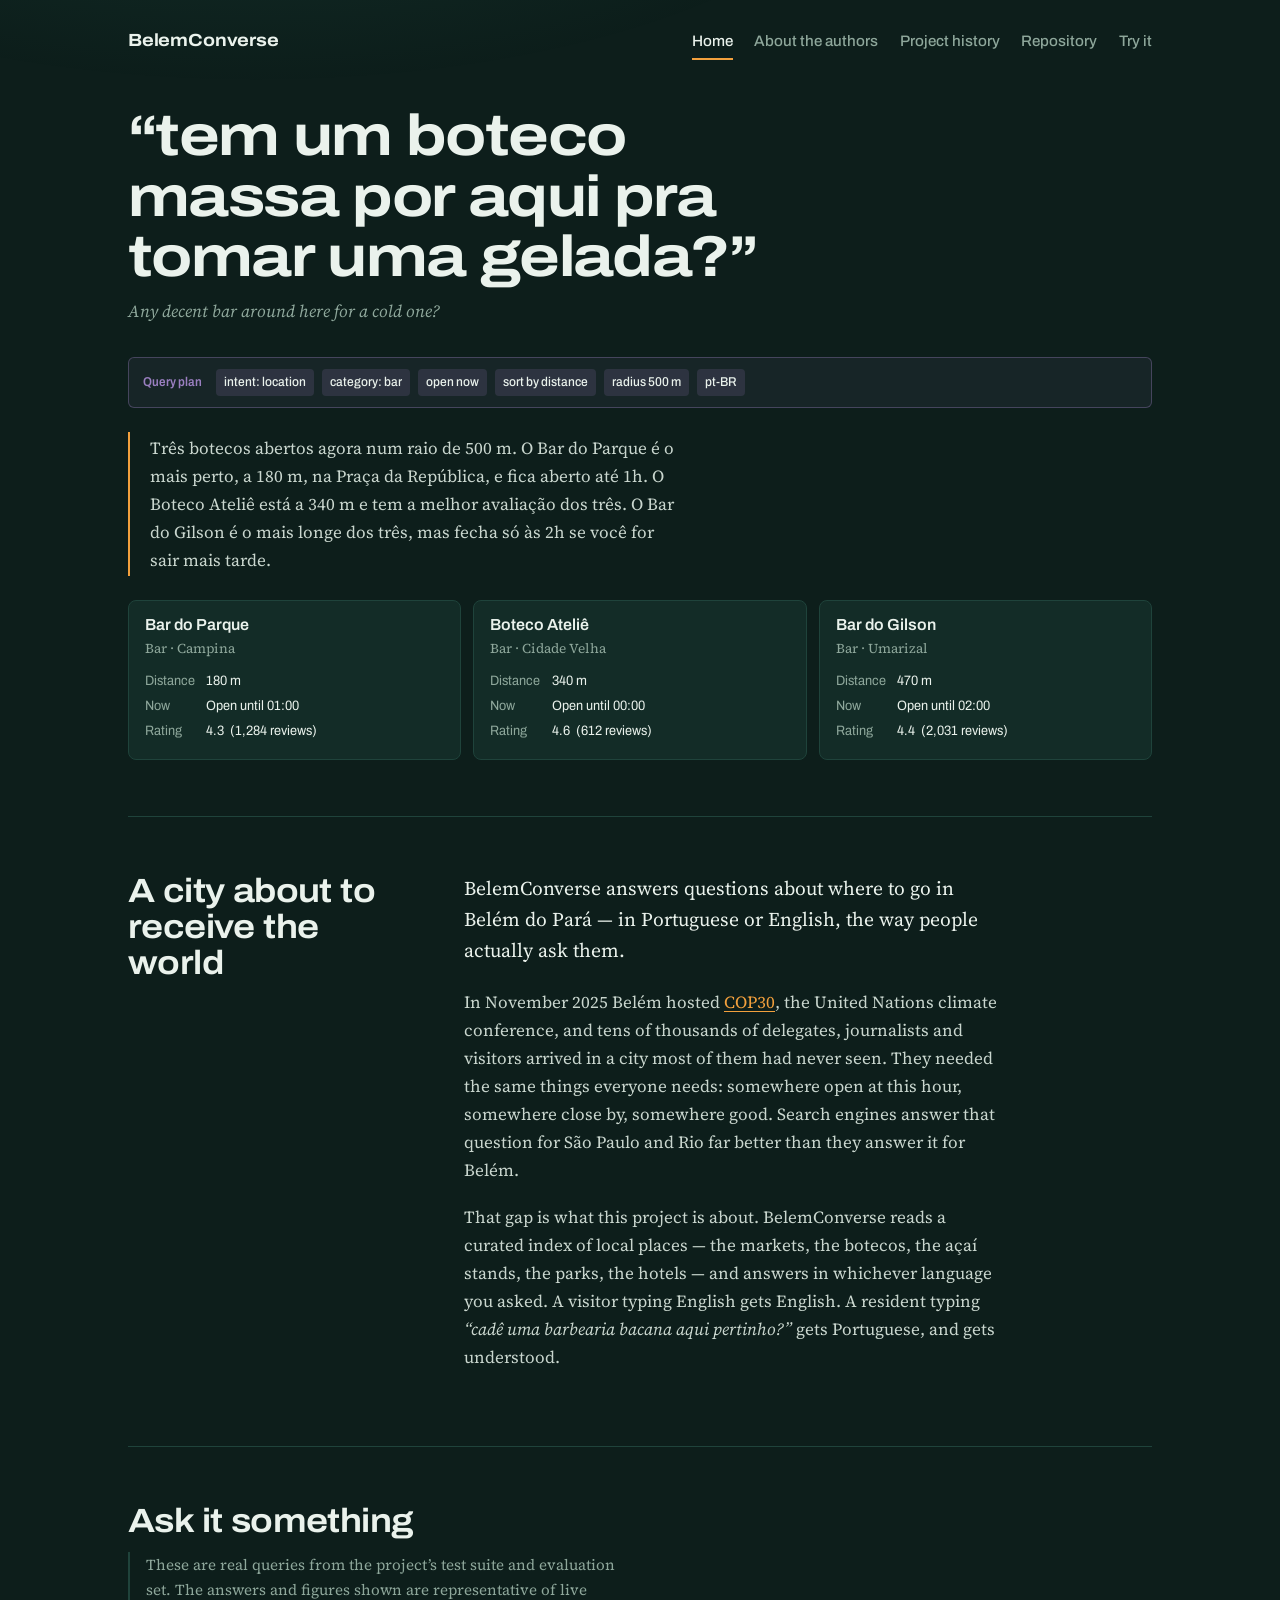
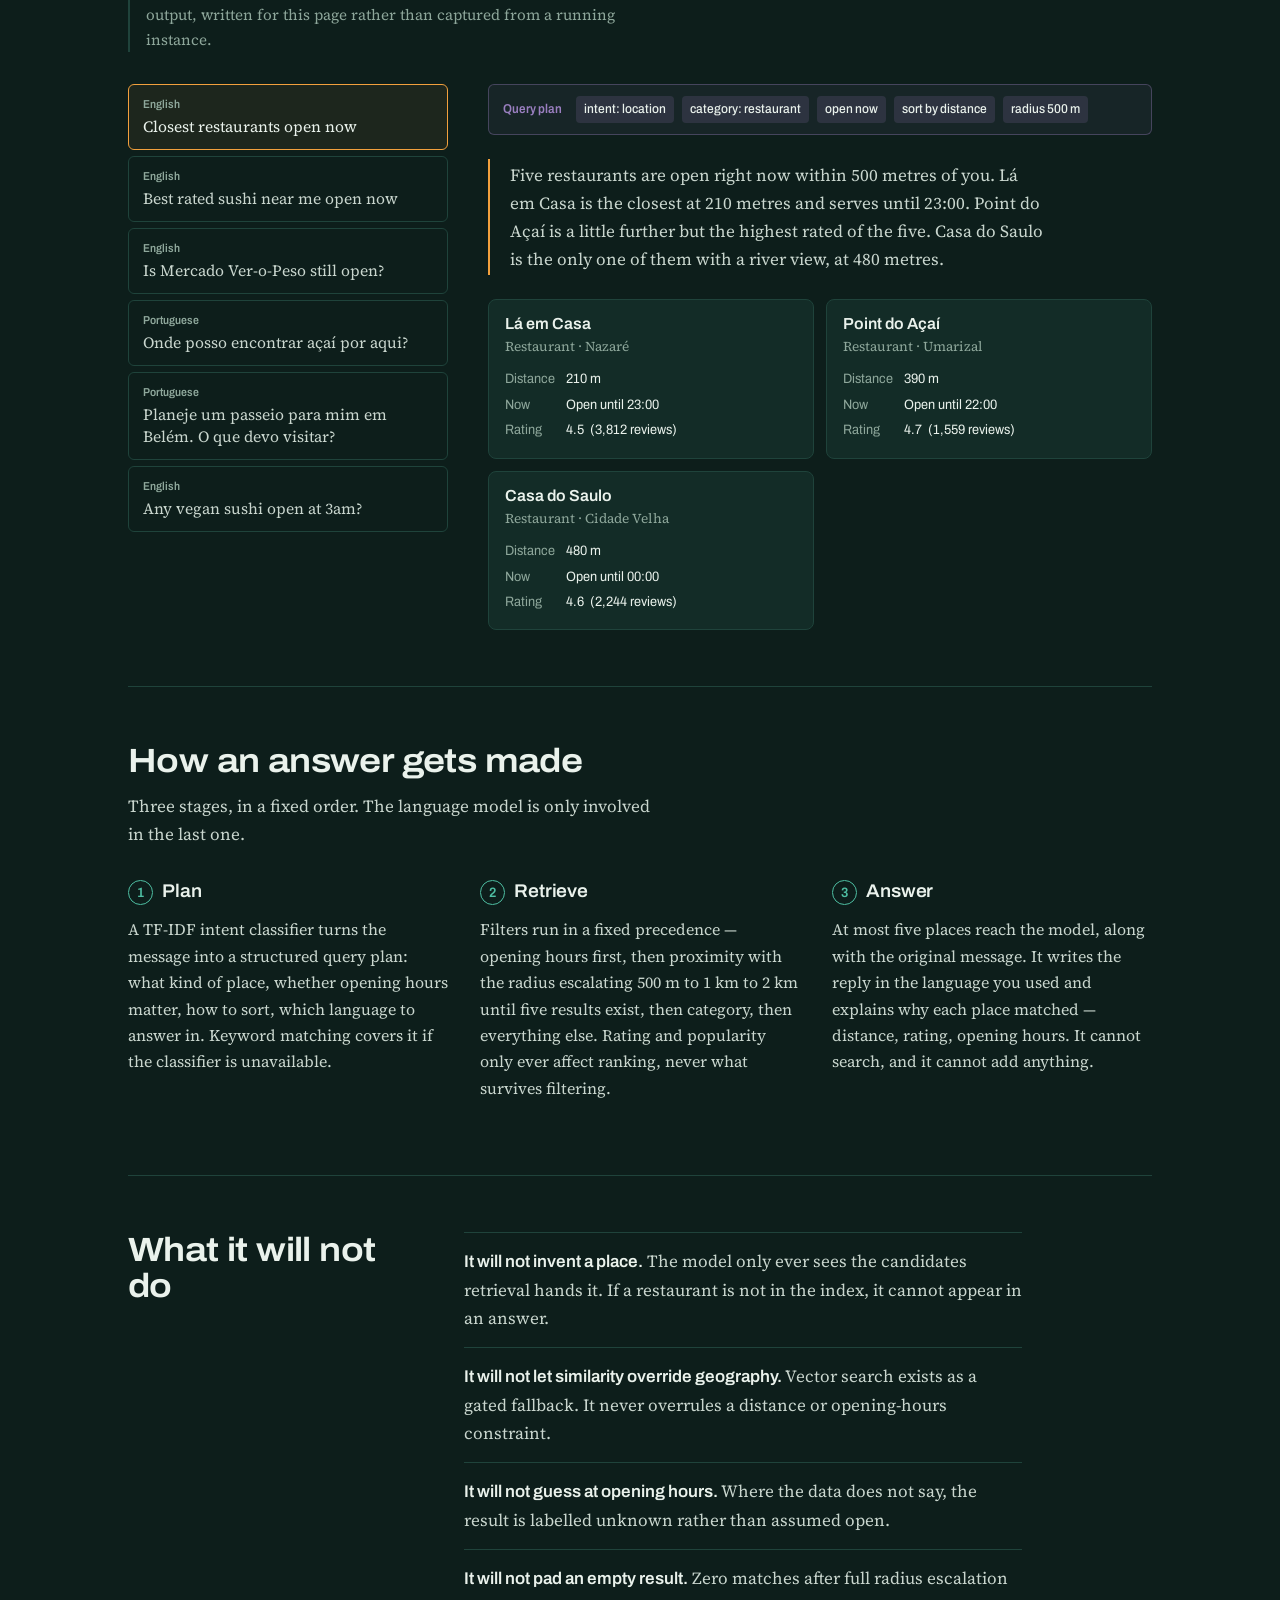
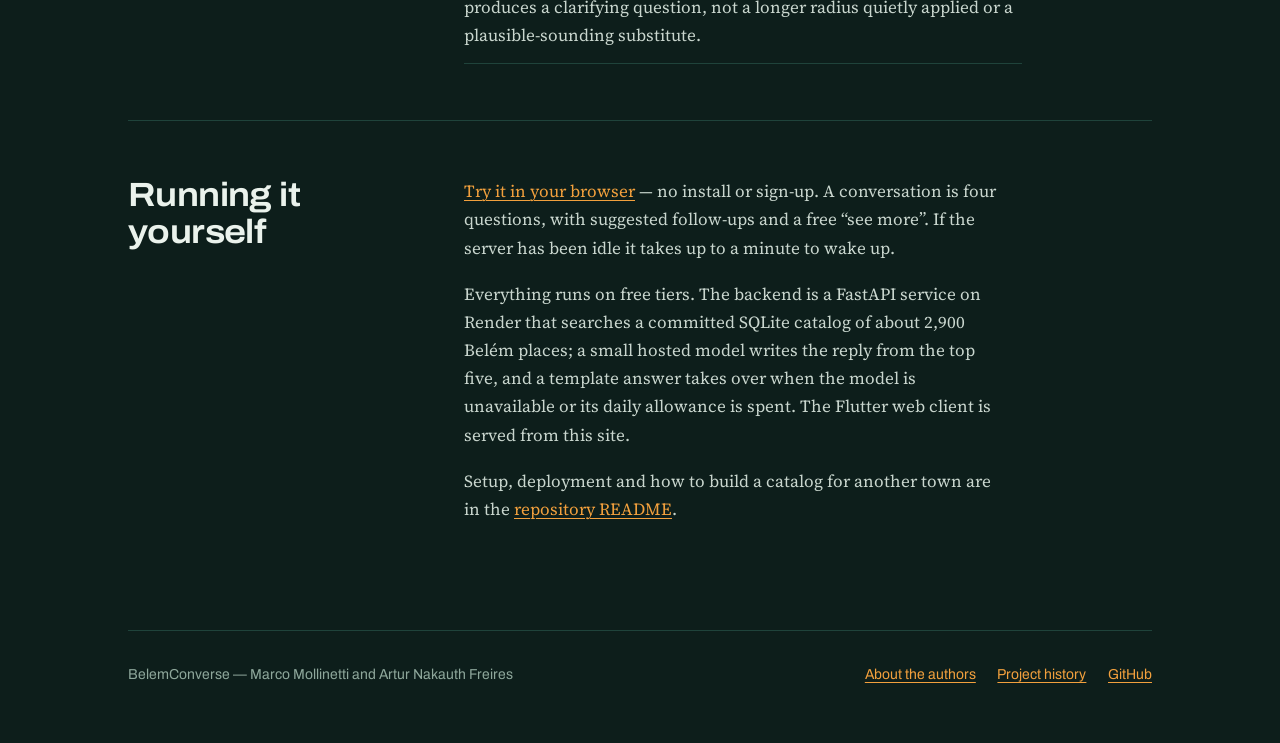
==== commit da3fa063: "mvp-2: T21–T22 slim image and the committed catalog - The Belém catalog moves to catalog/belem.sqlit" ====
--- a/docs/index.html
+++ b/docs/index.html
@@ -22,6 +22,7 @@
       <a href="authors.html">About the authors</a>
       <a href="history.html">Project history</a>
       <a href="https://github.com/Mollinetti/BelemConverse">Repository</a>
+      <a href="app/">Try it</a>
     </nav>
   </header>
 
@@ -305,8 +306,9 @@
       <h2>Running it yourself</h2>
     </div>
     <div class="measure">
-      <p>The backend is a FastAPI service and the client is a Flutter app. Everything runs locally: a GGUF Llama build does the summarising, ChromaDB holds the vectors, and the place index is built from a CSV by one call to the ingest endpoint. No API keys, no cloud inference.</p>
-      <p>Setup, the endpoint list and the full retrieval specification are in the <a href="https://github.com/Mollinetti/BelemConverse">repository README</a> and under <code>docs/archive/spec/</code>.</p>
+      <p><a href="app/">Try it in your browser</a> — no install or sign-up. A conversation is four questions, with suggested follow-ups and a free &ldquo;see more&rdquo;. If the server has been idle it takes up to a minute to wake up.</p>
+      <p>Everything runs on free tiers. The backend is a FastAPI service on Render that searches a committed SQLite catalog of about 2,900 Belém places; a small hosted model writes the reply from the top five, and a template answer takes over when the model is unavailable or its daily allowance is spent. The Flutter web client is served from this site.</p>
+      <p>Setup, deployment and how to build a catalog for another town are in the <a href="https://github.com/Mollinetti/BelemConverse">repository README</a>.</p>
     </div>
   </section>
 
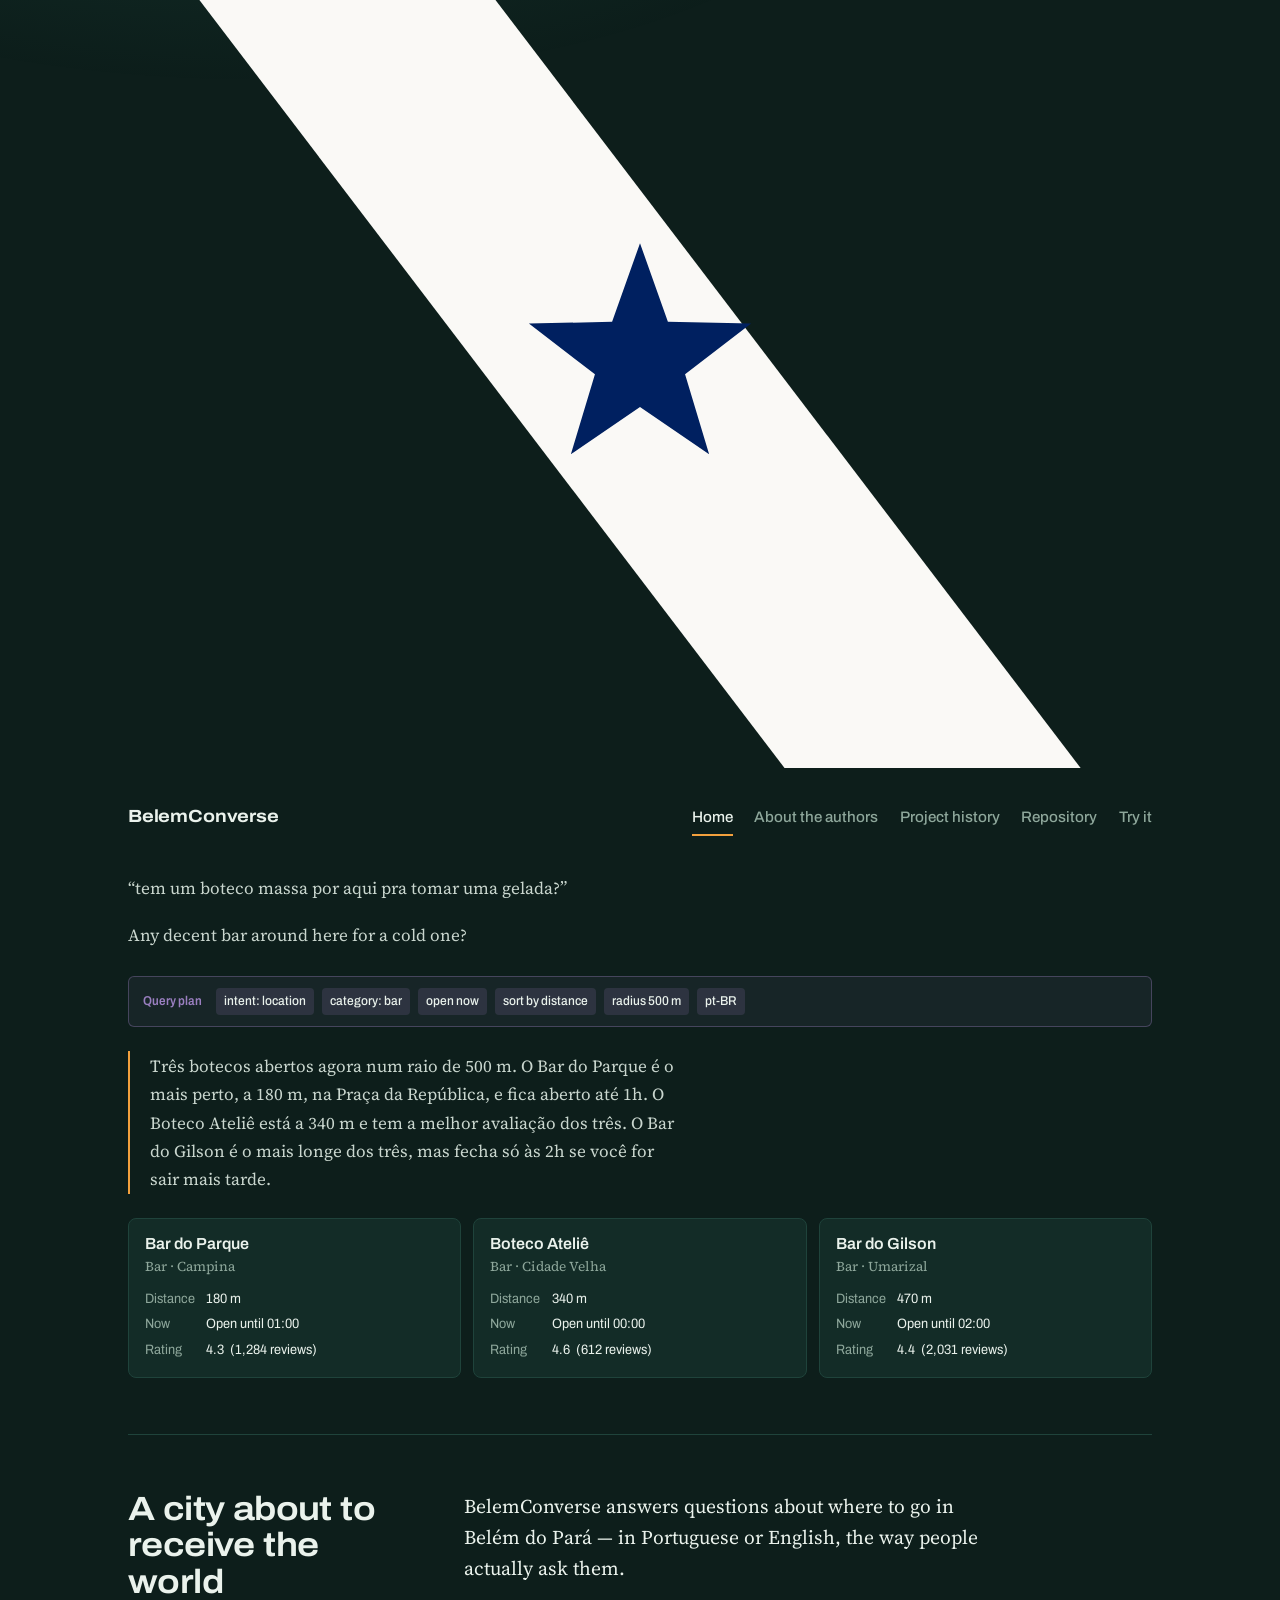
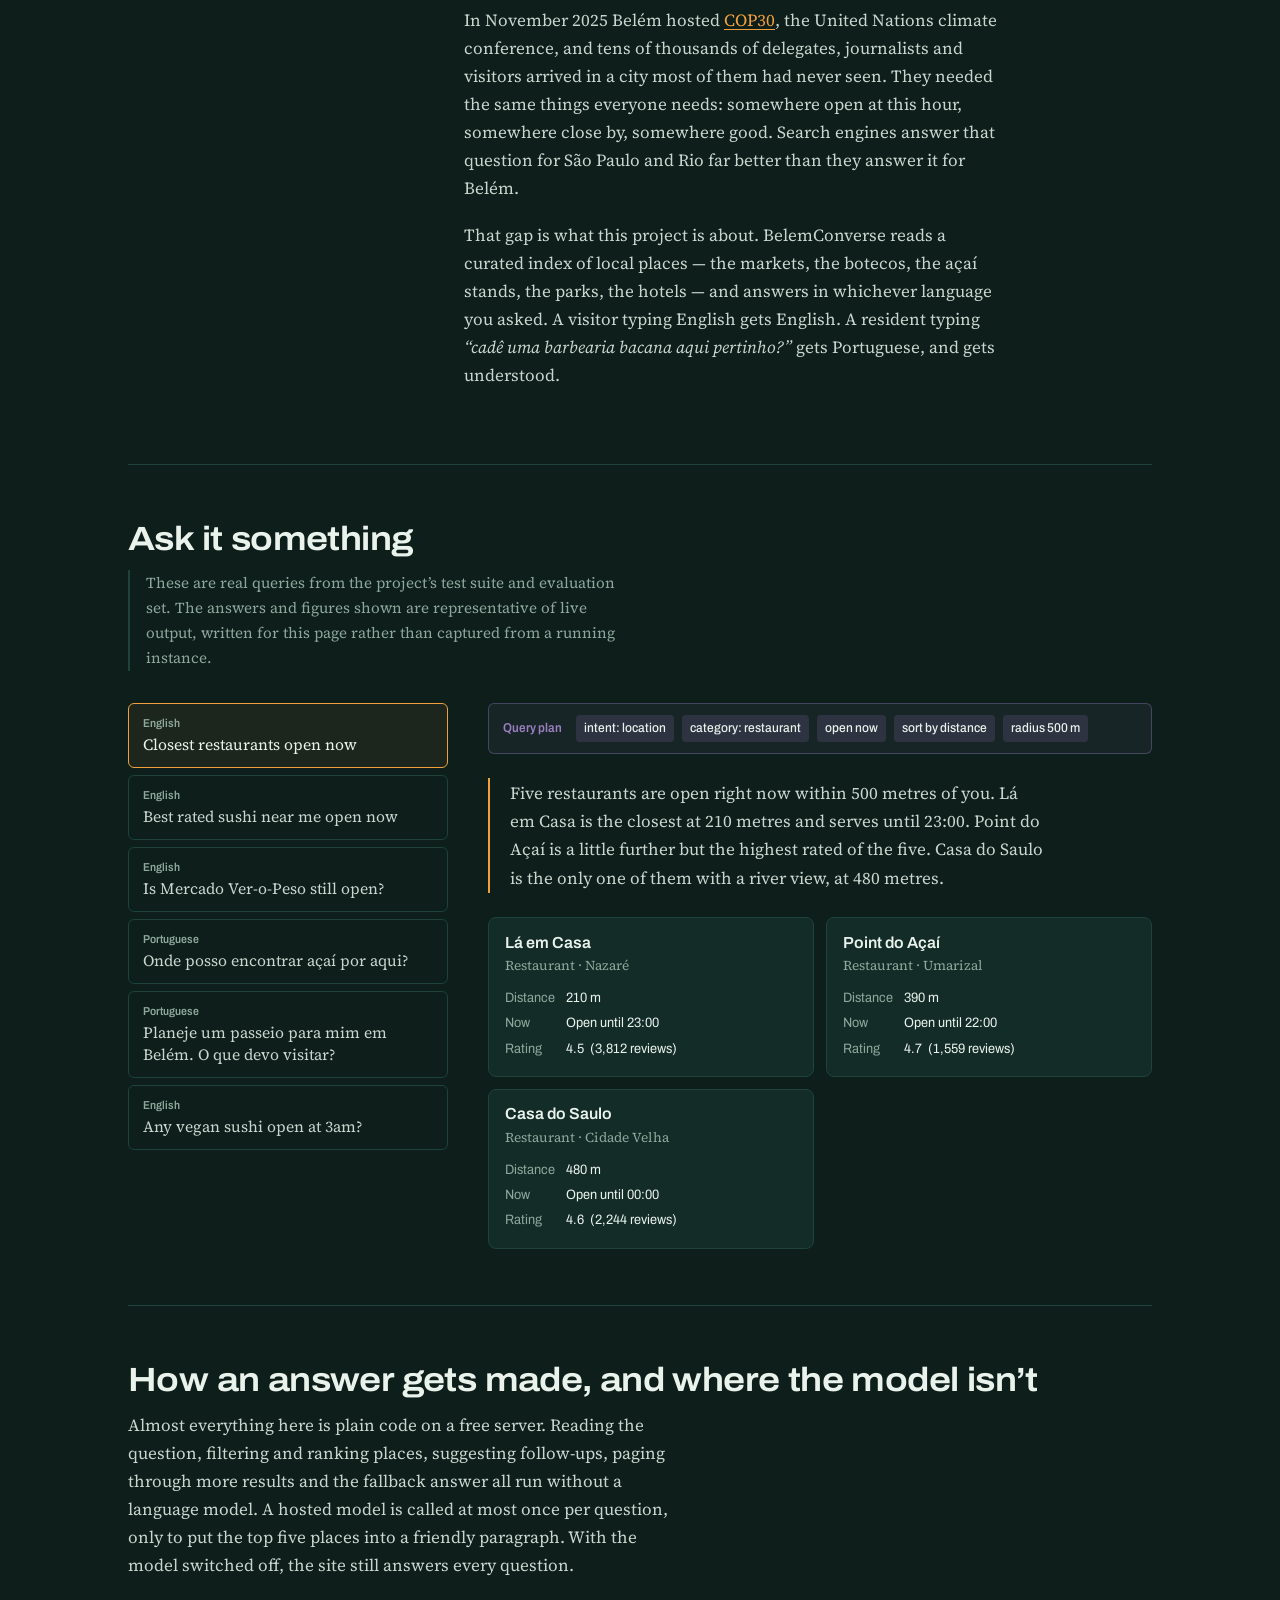
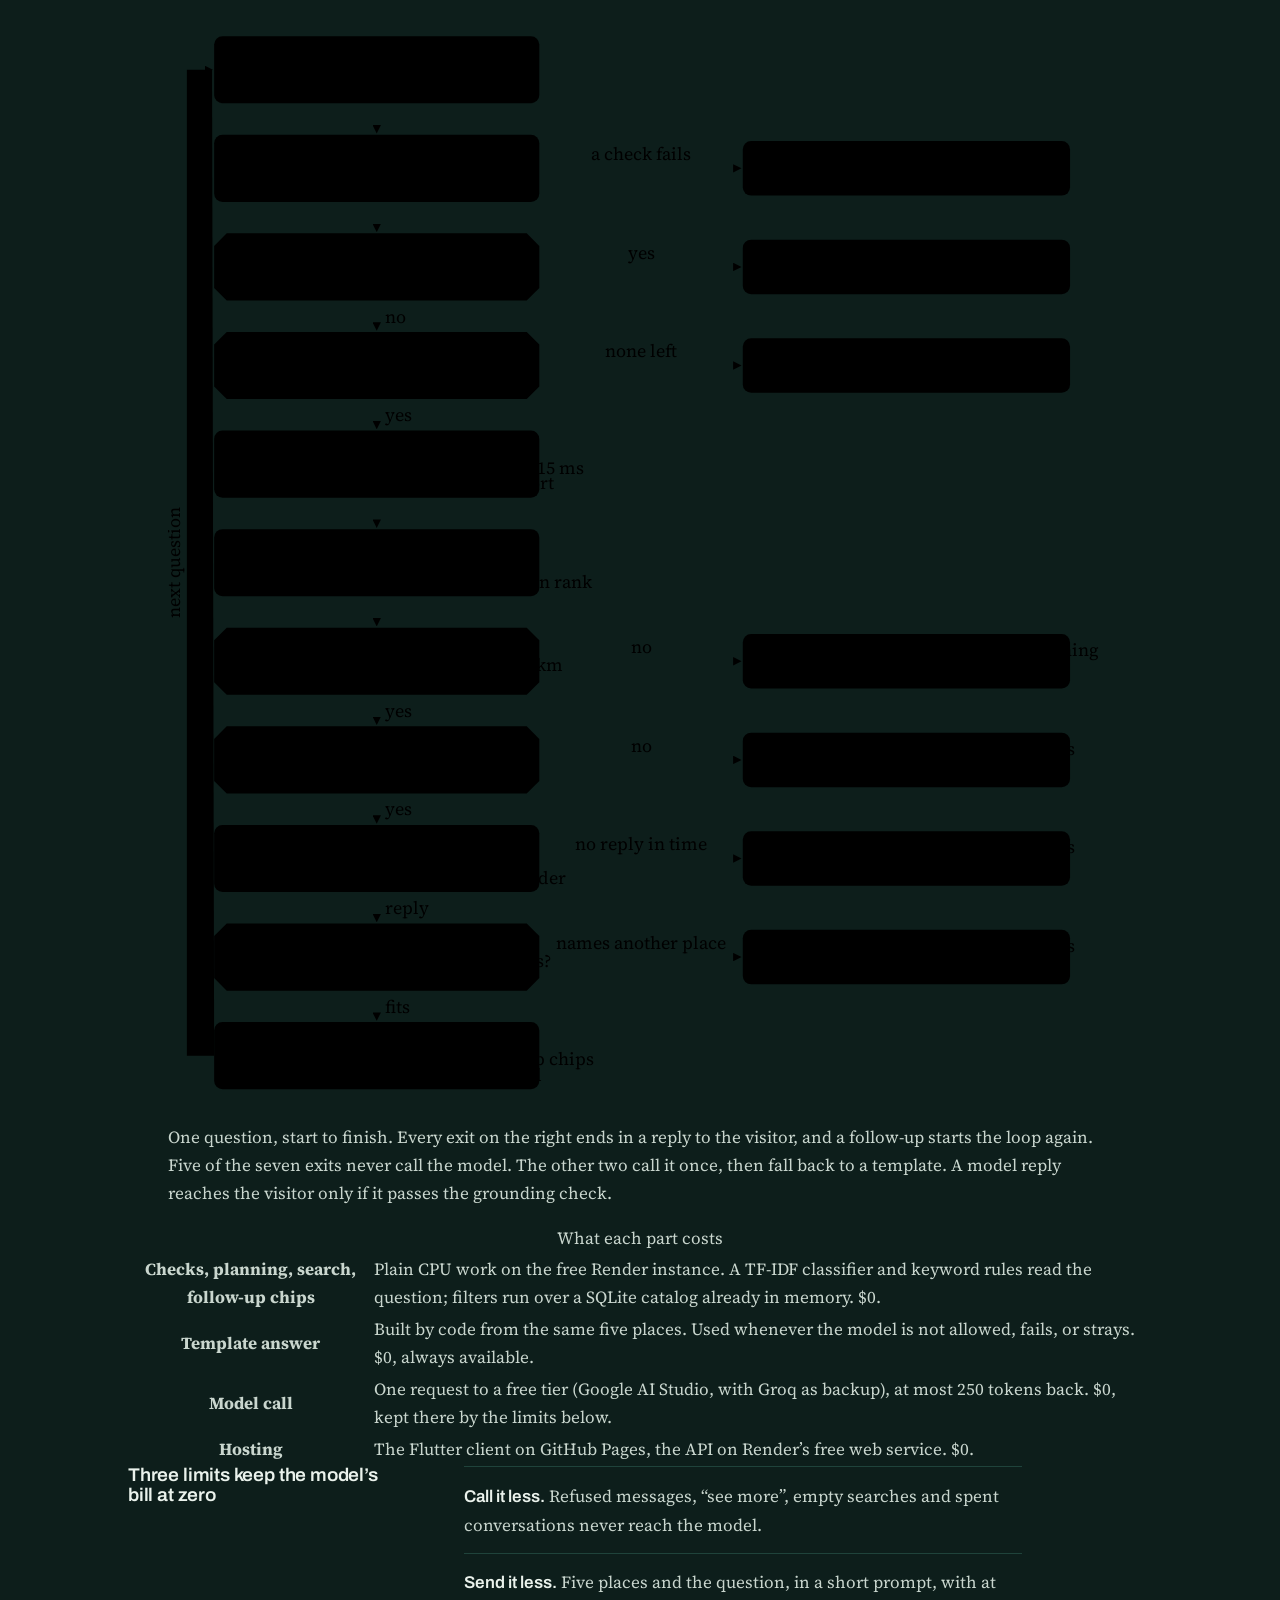
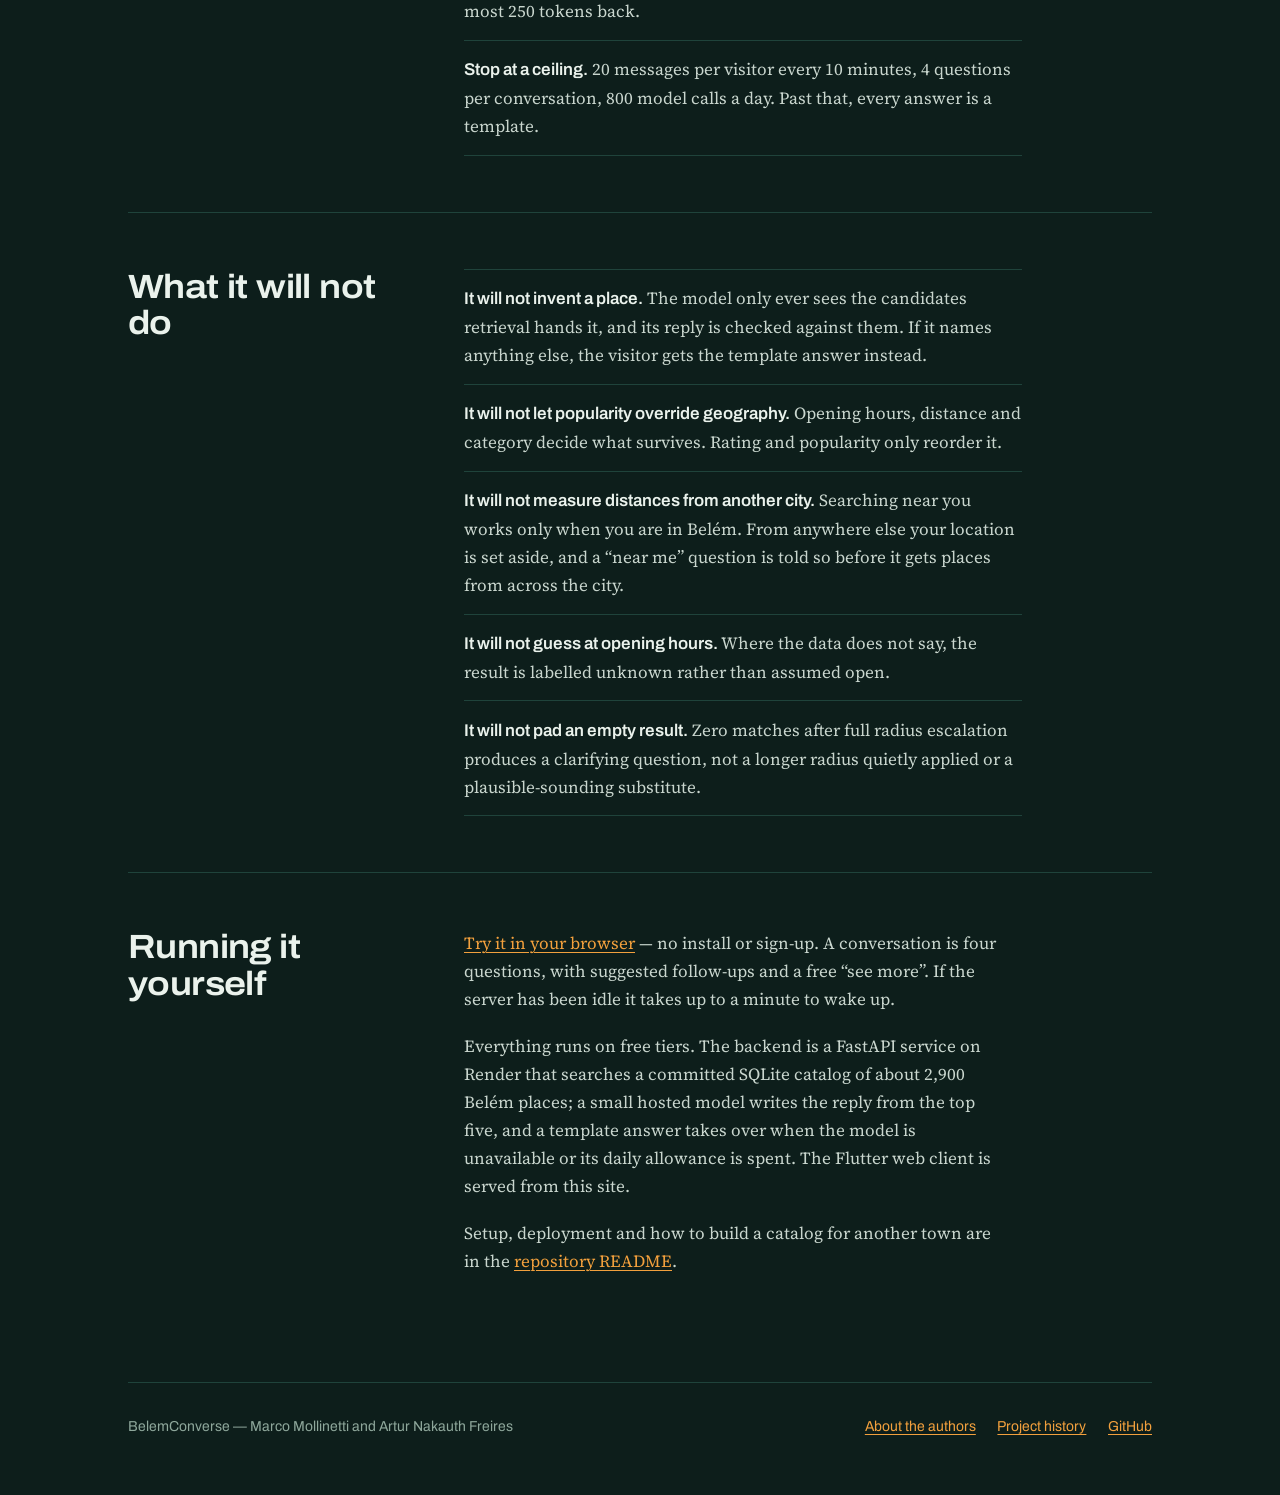
==== commit 5e6c70fd: "mvp-2: searching near you works only inside Belém A visitor whose shared location is outside the cit" ====
--- a/docs/index.html
+++ b/docs/index.html
@@ -7,6 +7,18 @@
 <link rel="icon" href="assets/favicon.svg" type="image/svg+xml">
 <link rel="alternate icon" href="assets/favicon.png" type="image/png">
 <meta name="description" content="A bilingual chat agent that answers where-to-go questions about Belém do Pará from a curated place index. Deterministic retrieval; the model only summarises what it is given.">
+<meta property="og:type" content="website">
+<meta property="og:site_name" content="BelemConverse">
+<meta property="og:title" content="BelemConverse — grounded place discovery for Belém do Pará">
+<meta property="og:description" content="Ask where to eat, drink or go in Belém do Pará, in Portuguese or English. Answers name only places that exist.">
+<meta property="og:url" content="https://mollinetti.github.io/BelemConverse/">
+<meta property="og:image" content="https://mollinetti.github.io/BelemConverse/assets/og-image.jpg">
+<meta property="og:image:width" content="1200">
+<meta property="og:image:height" content="630">
+<meta property="og:image:alt" content="A colloquial Portuguese question about bars, the query plan extracted from it, and a grounded answer naming three bars open nearby.">
+<meta property="og:locale" content="en_US">
+<meta property="og:locale:alternate" content="pt_BR">
+<meta name="twitter:card" content="summary_large_image">
 <link rel="preconnect" href="https://fonts.googleapis.com">
 <link rel="preconnect" href="https://fonts.gstatic.com" crossorigin>
 <link href="https://fonts.googleapis.com/css2?family=Archivo:wdth,wght@62..125,100..900&family=Source+Serif+4:ital,opsz,wght@0,8..60,200..700;1,8..60,200..700&display=swap" rel="stylesheet">
@@ -15,20 +27,26 @@
 <body>
 
 <div class="shell">
-  <header class="masthead">
-    <a class="wordmark" href="index.html">BelemConverse</a>
-    <nav>
-      <a href="index.html" aria-current="page">Home</a>
-      <a href="authors.html">About the authors</a>
-      <a href="history.html">Project history</a>
-      <a href="https://github.com/Mollinetti/BelemConverse">Repository</a>
-      <a href="app/">Try it</a>
-    </nav>
-  </header>
-
-  <section class="hero">
+  <div class="flag">
+    <svg class="flag-art" viewBox="0 0 400 300" preserveAspectRatio="xMaxYMid slice" aria-hidden="true">
+      <line x1="40" y1="-60" x2="360" y2="360" stroke="#FAF9F6" stroke-width="92"/>
+      <path d="M200,98L210.9,128.7L243.4,129.4L217.6,149.2L227,180.4L200,162L173,180.4L182.4,149.2L156.6,129.4L189.1,128.7Z" fill="#002060" transform="translate(0 -3)"/>
+    </svg>
+    <header class="masthead">
+      <a class="wordmark" href="index.html">BelemConverse</a>
+      <nav>
+        <a href="index.html" aria-current="page">Home</a>
+        <a href="authors.html">About the authors</a>
+        <a href="history.html">Project history</a>
+        <a href="https://github.com/Mollinetti/BelemConverse">Repository</a>
+        <a href="app/">Try it</a>
+      </nav>
+    </header>
     <p class="asked">&ldquo;tem um boteco massa por aqui pra tomar uma gelada?&rdquo;</p>
     <p class="gloss">Any decent bar around here for a cold one?</p>
+  </div>
+
+  <section class="hero">
 
     <div class="plan">
       <span class="plan-label">Query plan</span>
@@ -260,32 +278,143 @@
             <span class="chip">0 results</span>
           </div>
           <div class="answer">
-            <p>Nothing matched. I widened the search to two kilometres and still found no sushi place open at this hour — the latest one nearby closes at 23:30. Want me to drop the open-now filter and show you what is there for tomorrow, or look for something else that is open at 3am?</p>
-          </div>
-          <p class="note">When retrieval comes back empty, the agent asks a clarifying question instead of inventing a place. That behaviour is specified, not incidental.</p>
+            <p>I couldn&rsquo;t find any places matching your search. Try widening the search radius, choosing a different type, or disabling the &lsquo;open now&rsquo; filter.</p>
+          </div>
+          <p class="note">When retrieval comes back empty the model is not called at all. A fixed message says nothing matched and what to change, so there is nothing to invent.</p>
         </div>
       </div>
     </div>
   </section>
 
-  <section>
+  <section id="how">
     <div class="section-head">
-      <h2>How an answer gets made</h2>
-      <p class="measure">Three stages, in a fixed order. The language model is only involved in the last one.</p>
-    </div>
-    <div class="stages">
-      <div class="stage">
-        <h3>Plan</h3>
-        <p>A TF-IDF intent classifier turns the message into a structured query plan: what kind of place, whether opening hours matter, how to sort, which language to answer in. Keyword matching covers it if the classifier is unavailable.</p>
+      <h2>How an answer gets made, and where the model isn&rsquo;t</h2>
+      <p class="measure">Almost everything here is plain code on a free server. Reading the question, filtering and ranking places, suggesting follow-ups, paging through more results and the fallback answer all run without a language model. A hosted model is called at most once per question, only to put the top five places into a friendly paragraph. With the model switched off, the site still answers every question.</p>
+    </div>
+
+    <figure class="loop-fig">
+      <div class="loop-scroll">
+      <svg viewBox="0 0 900 1052" role="img" aria-label="Flowchart of one question. Cheap checks, planning and search run as plain code. Six exits answer without the model. The model is called once, and its reply is checked before it is used. Every exit ends in a reply, and a follow-up starts the loop again." xmlns="http://www.w3.org/2000/svg">
+      <defs><marker id="fh" viewBox="0 0 10 10" refX="9" refY="5" markerWidth="8" markerHeight="8" orient="auto"><path class="f-head" d="M0 0L10 5L0 10z"/></marker></defs>
+      <line class="f-line" x1="199" y1="88" x2="199" y2="116" marker-end="url(#fh)"/>
+      <rect class="f-node" x="44" y="24" width="310" height="64" rx="8"/>
+      <text class="f-title" x="60" y="47">Visitor asks a question</text>
+      <text class="f-sub" x="60" y="65">Typed, or a tap on a suggested chip</text>
+      <text class="f-sub" x="60" y="80">Flutter page on GitHub Pages</text>
+      <line class="f-line" x1="199" y1="182" x2="199" y2="210" marker-end="url(#fh)"/>
+      <rect class="f-node" x="44" y="118" width="310" height="64" rx="8"/>
+      <text class="f-title" x="60" y="141">Cheap checks</text>
+      <text class="f-sub" x="60" y="159">Plain characters only, 400 at most</text>
+      <text class="f-sub" x="60" y="174">20 messages per 10 minutes</text>
+      <line class="f-line" x1="354" y1="150" x2="546" y2="150" marker-end="url(#fh)"/>
+      <text class="f-cond" x="451" y="142" text-anchor="middle">a check fails</text>
+      <rect class="f-exit" x="548" y="124" width="312" height="52" rx="8"/>
+      <text class="f-title" x="562" y="145">Refused with a fixed message</text>
+      <text class="f-sub" x="562" y="163">Nothing is searched</text>
+      <text class="f-tag" x="846" y="163" text-anchor="end">model calls: 0</text>
+      <line class="f-line" x1="199" y1="276" x2="199" y2="304" marker-end="url(#fh)"/>
+      <text class="f-cond" x="207" y="297">no</text>
+      <polygon class="f-ask" points="56,212 342,212 354,224 354,264 342,276 56,276 44,264 44,224"/>
+      <text class="f-title" x="60" y="235">Asking for “see more”?</text>
+      <text class="f-sub" x="60" y="253">Tap on the button under a list</text>
+      <line class="f-line" x1="354" y1="244" x2="546" y2="244" marker-end="url(#fh)"/>
+      <text class="f-cond" x="451" y="236" text-anchor="middle">yes</text>
+      <rect class="f-exit" x="548" y="218" width="312" height="52" rx="8"/>
+      <text class="f-title" x="562" y="239">Next five from the saved list of 30</text>
+      <text class="f-sub" x="562" y="257">Does not use up a question</text>
+      <text class="f-tag" x="846" y="257" text-anchor="end">model calls: 0</text>
+      <line class="f-line" x1="199" y1="370" x2="199" y2="398" marker-end="url(#fh)"/>
+      <text class="f-cond" x="207" y="391">yes</text>
+      <polygon class="f-ask" points="56,306 342,306 354,318 354,358 342,370 56,370 44,358 44,318"/>
+      <text class="f-title" x="60" y="329">Questions left?</text>
+      <text class="f-sub" x="60" y="347">Four per conversation</text>
+      <line class="f-line" x1="354" y1="338" x2="546" y2="338" marker-end="url(#fh)"/>
+      <text class="f-cond" x="451" y="330" text-anchor="middle">none left</text>
+      <rect class="f-exit" x="548" y="312" width="312" height="52" rx="8"/>
+      <text class="f-title" x="562" y="333">Conversation finished</text>
+      <text class="f-sub" x="562" y="351">Visitor starts a new one</text>
+      <text class="f-tag" x="846" y="351" text-anchor="end">model calls: 0</text>
+      <line class="f-line" x1="199" y1="464" x2="199" y2="492" marker-end="url(#fh)"/>
+      <rect class="f-node" x="44" y="400" width="310" height="64" rx="8"/>
+      <text class="f-title" x="60" y="423">Plan the question</text>
+      <text class="f-sub" x="60" y="441">Rules and a TF-IDF classifier, about 0.15 ms</text>
+      <text class="f-sub" x="60" y="456">Language, kind of place, open now, sort</text>
+      <line class="f-line" x1="199" y1="558" x2="199" y2="586" marker-end="url(#fh)"/>
+      <rect class="f-node" x="44" y="494" width="310" height="64" rx="8"/>
+      <text class="f-title" x="60" y="517">Search the catalog</text>
+      <text class="f-sub" x="60" y="535">About 2,900 places held in memory</text>
+      <text class="f-sub" x="60" y="550">Hours, then radius, then category, then rank</text>
+      <line class="f-line" x1="199" y1="652" x2="199" y2="680" marker-end="url(#fh)"/>
+      <text class="f-cond" x="207" y="673">yes</text>
+      <polygon class="f-ask" points="56,588 342,588 354,600 354,640 342,652 56,652 44,640 44,600"/>
+      <text class="f-title" x="60" y="611">Any place found?</text>
+      <text class="f-sub" x="60" y="629">After the radius grows 500 m, 1 km, 2 km</text>
+      <line class="f-line" x1="354" y1="620" x2="546" y2="620" marker-end="url(#fh)"/>
+      <text class="f-cond" x="451" y="612" text-anchor="middle">no</text>
+      <rect class="f-exit" x="548" y="594" width="312" height="52" rx="8"/>
+      <text class="f-title" x="562" y="615">Template: nothing matched, try widening</text>
+      <text class="f-sub" x="562" y="633">Written by code, not a model</text>
+      <text class="f-tag" x="846" y="633" text-anchor="end">model calls: 0</text>
+      <line class="f-line" x1="199" y1="746" x2="199" y2="774" marker-end="url(#fh)"/>
+      <text class="f-cond" x="207" y="767">yes</text>
+      <polygon class="f-ask" points="56,682 342,682 354,694 354,734 342,746 56,746 44,734 44,694"/>
+      <text class="f-title" x="60" y="705">Model allowed?</text>
+      <text class="f-sub" x="60" y="723">Key set and under 800 calls today</text>
+      <line class="f-line" x1="354" y1="714" x2="546" y2="714" marker-end="url(#fh)"/>
+      <text class="f-cond" x="451" y="706" text-anchor="middle">no</text>
+      <rect class="f-exit" x="548" y="688" width="312" height="52" rx="8"/>
+      <text class="f-title" x="562" y="709">Template answer from the same places</text>
+      <text class="f-sub" x="562" y="727">Written by code, not a model</text>
+      <text class="f-tag" x="846" y="727" text-anchor="end">model calls: 0</text>
+      <line class="f-line" x1="199" y1="840" x2="199" y2="868" marker-end="url(#fh)"/>
+      <text class="f-cond" x="207" y="861">reply</text>
+      <rect class="f-model" x="44" y="776" width="310" height="64" rx="8"/>
+      <text class="f-title f-on" x="60" y="799">One model call</text>
+      <text class="f-sub f-on" x="60" y="817">The question and the top five places</text>
+      <text class="f-sub f-on" x="60" y="832">250 tokens at most, 10 s, backup provider</text>
+      <line class="f-line" x1="354" y1="808" x2="546" y2="808" marker-end="url(#fh)"/>
+      <text class="f-cond" x="451" y="800" text-anchor="middle">no reply in time</text>
+      <rect class="f-exit" x="548" y="782" width="312" height="52" rx="8"/>
+      <text class="f-title" x="562" y="803">Template answer from the same places</text>
+      <text class="f-sub" x="562" y="821">Provider down or too slow</text>
+      <text class="f-tag f-tag-1" x="846" y="821" text-anchor="end">model calls: 1</text>
+      <line class="f-line" x1="199" y1="934" x2="199" y2="962" marker-end="url(#fh)"/>
+      <text class="f-cond" x="207" y="955">fits</text>
+      <polygon class="f-ask" points="56,870 342,870 354,882 354,922 342,934 56,934 44,922 44,882"/>
+      <text class="f-title" x="60" y="893">Grounding check</text>
+      <text class="f-sub" x="60" y="911">Does the reply name only those places?</text>
+      <line class="f-line" x1="354" y1="902" x2="546" y2="902" marker-end="url(#fh)"/>
+      <text class="f-cond" x="451" y="894" text-anchor="middle">names another place</text>
+      <rect class="f-exit" x="548" y="876" width="312" height="52" rx="8"/>
+      <text class="f-title" x="562" y="897">Template answer from the same places</text>
+      <text class="f-sub" x="562" y="915">The model’s reply is thrown away</text>
+      <text class="f-tag f-tag-1" x="846" y="915" text-anchor="end">model calls: 1</text>
+      <rect class="f-node" x="44" y="964" width="310" height="64" rx="8"/>
+      <text class="f-title" x="60" y="987">Reply sent</text>
+      <text class="f-sub" x="60" y="1005">Answer, up to five cards, 2–3 follow-up chips</text>
+      <text class="f-sub" x="60" y="1020">Chips come from rules, not the model</text>
+      <path class="f-line f-loop" d="M44 996 H18 V56 H42" marker-end="url(#fh)"/>
+      <text class="f-cond" transform="translate(11 526) rotate(-90)" text-anchor="middle">next question</text>
+      </svg>
       </div>
-      <div class="stage">
-        <h3>Retrieve</h3>
-        <p>Filters run in a fixed precedence — opening hours first, then proximity with the radius escalating 500 m to 1 km to 2 km until five results exist, then category, then everything else. Rating and popularity only ever affect ranking, never what survives filtering.</p>
-      </div>
-      <div class="stage">
-        <h3>Answer</h3>
-        <p>At most five places reach the model, along with the original message. It writes the reply in the language you used and explains why each place matched — distance, rating, opening hours. It cannot search, and it cannot add anything.</p>
-      </div>
+      <figcaption>One question, start to finish. Every exit on the right ends in a reply to the visitor, and a follow-up starts the loop again. Five of the seven exits never call the model. The other two call it once, then fall back to a template. A model reply reaches the visitor only if it passes the grounding check.</figcaption>
+    </figure>
+
+    <table class="cost">
+      <caption>What each part costs</caption>
+      <tr><th scope="row">Checks, planning, search, follow-up chips</th><td>Plain CPU work on the free Render instance. A TF-IDF classifier and keyword rules read the question; filters run over a SQLite catalog already in memory. $0.</td></tr>
+      <tr><th scope="row">Template answer</th><td>Built by code from the same five places. Used whenever the model is not allowed, fails, or strays. $0, always available.</td></tr>
+      <tr><th scope="row">Model call</th><td>One request to a free tier (Google AI Studio, with Groq as backup), at most 250 tokens back. $0, kept there by the limits below.</td></tr>
+      <tr><th scope="row">Hosting</th><td>The Flutter client on GitHub Pages, the API on Render&rsquo;s free web service. $0.</td></tr>
+    </table>
+
+    <div class="split inner">
+      <h3>Three limits keep the model&rsquo;s bill at zero</h3>
+      <ul class="rules">
+        <li><strong>Call it less.</strong> Refused messages, &ldquo;see more&rdquo;, empty searches and spent conversations never reach the model.</li>
+        <li><strong>Send it less.</strong> Five places and the question, in a short prompt, with at most 250 tokens back.</li>
+        <li><strong>Stop at a ceiling.</strong> 20 messages per visitor every 10 minutes, 4 questions per conversation, 800 model calls a day. Past that, every answer is a template.</li>
+      </ul>
     </div>
   </section>
 
@@ -294,8 +423,9 @@
       <h2>What it will not do</h2>
     </div>
     <ul class="rules">
-      <li><strong>It will not invent a place.</strong> The model only ever sees the candidates retrieval hands it. If a restaurant is not in the index, it cannot appear in an answer.</li>
-      <li><strong>It will not let similarity override geography.</strong> Vector search exists as a gated fallback. It never overrules a distance or opening-hours constraint.</li>
+      <li><strong>It will not invent a place.</strong> The model only ever sees the candidates retrieval hands it, and its reply is checked against them. If it names anything else, the visitor gets the template answer instead.</li>
+      <li><strong>It will not let popularity override geography.</strong> Opening hours, distance and category decide what survives. Rating and popularity only reorder it.</li>
+      <li><strong>It will not measure distances from another city.</strong> Searching near you works only when you are in Belém. From anywhere else your location is set aside, and a &ldquo;near me&rdquo; question is told so before it gets places from across the city.</li>
       <li><strong>It will not guess at opening hours.</strong> Where the data does not say, the result is labelled unknown rather than assumed open.</li>
       <li><strong>It will not pad an empty result.</strong> Zero matches after full radius escalation produces a clarifying question, not a longer radius quietly applied or a plausible-sounding substitute.</li>
     </ul>
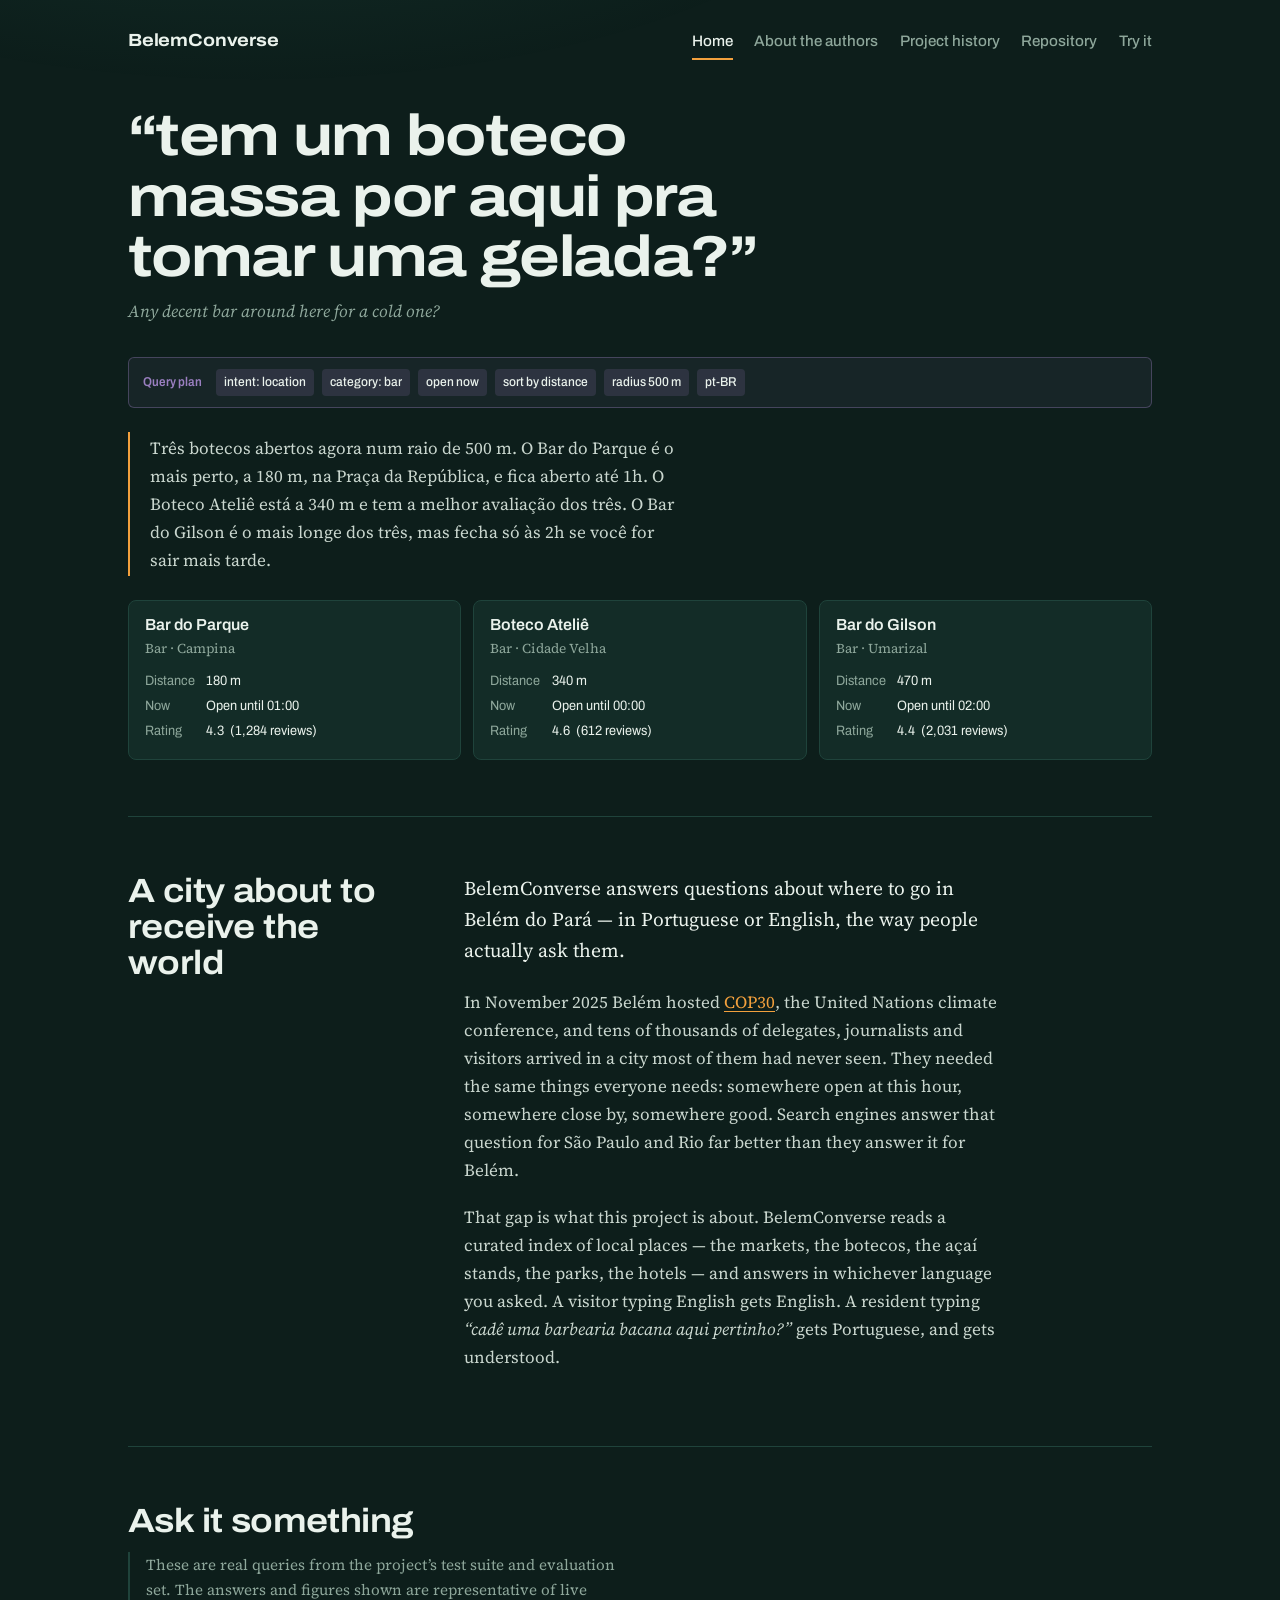
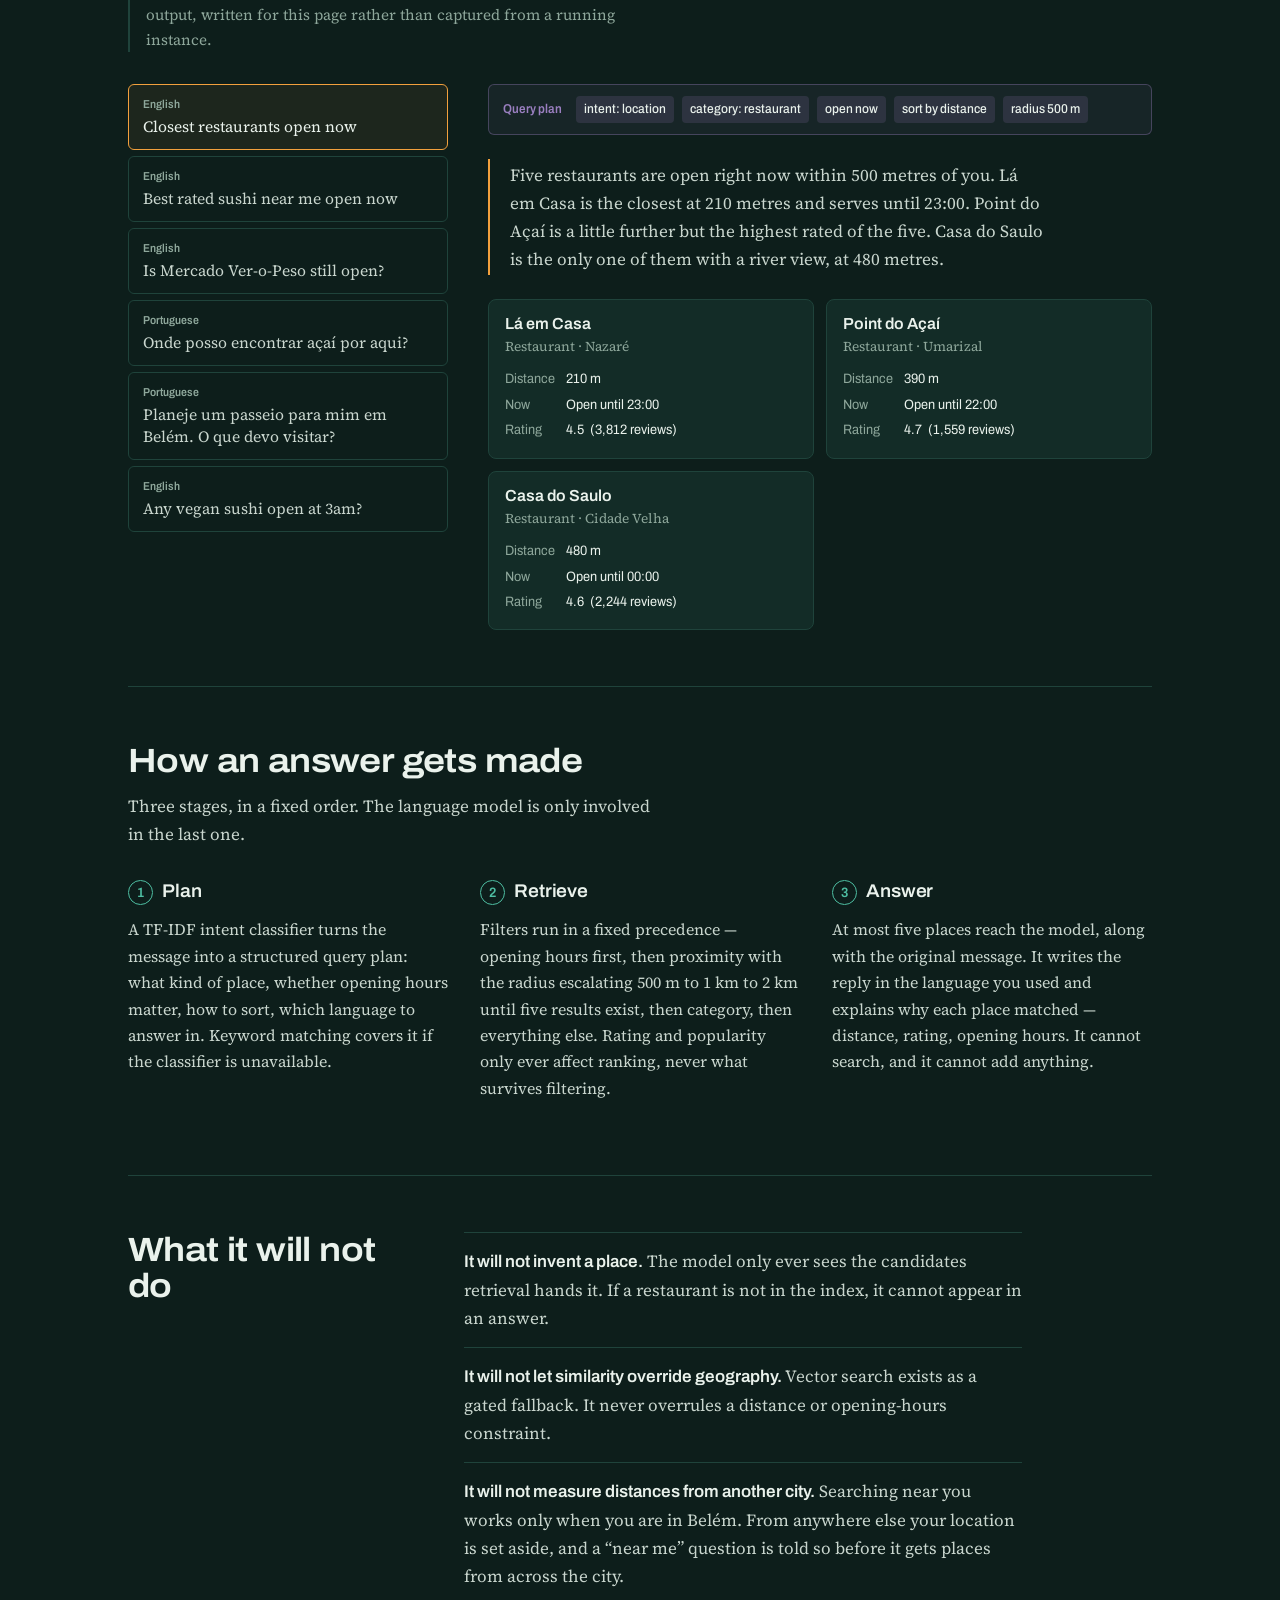
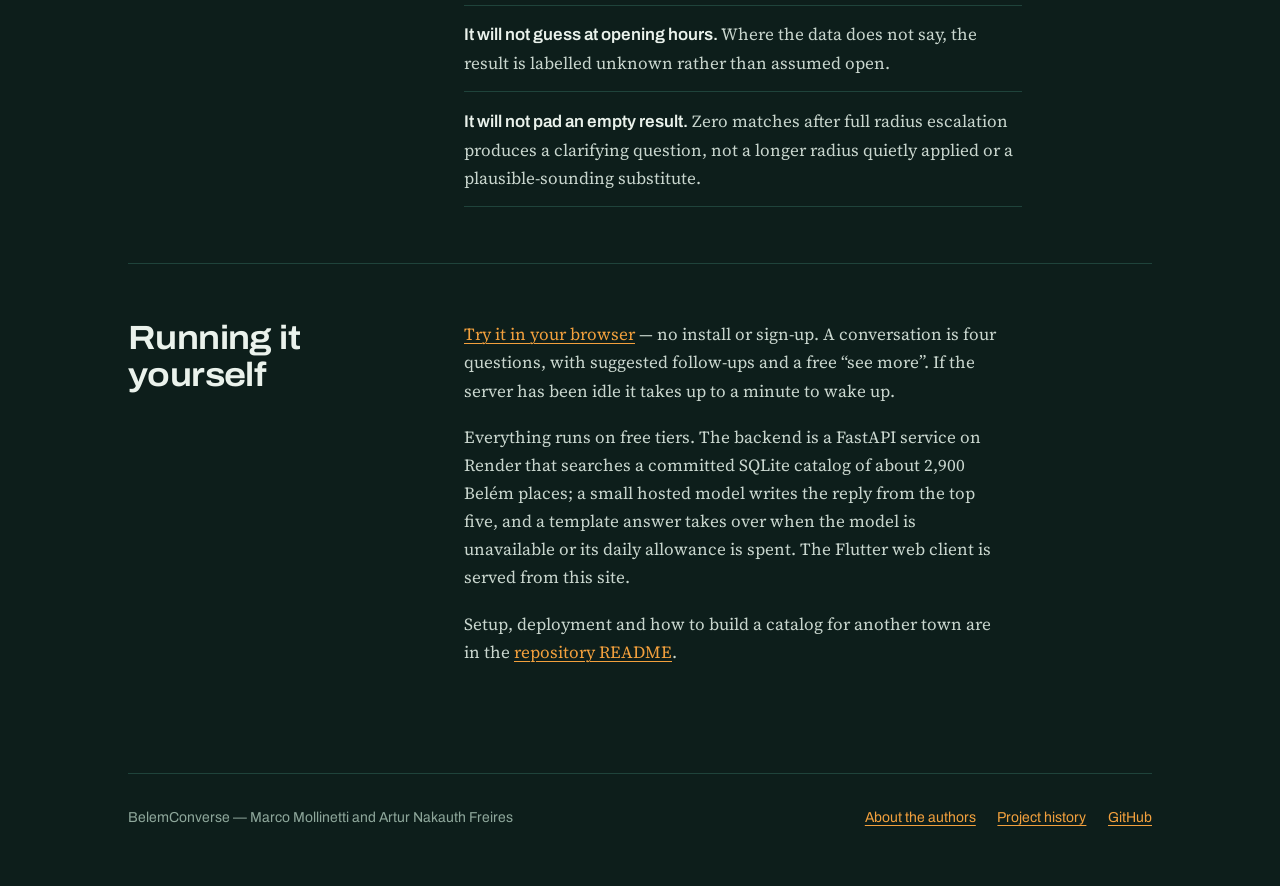
==== commit a8d79aac: "mvp-2: take back the unfinished site redesign committed by mistake 5e6c70f staged docs/index.html wh" ====
--- a/docs/index.html
+++ b/docs/index.html
@@ -27,26 +27,20 @@
 <body>
 
 <div class="shell">
-  <div class="flag">
-    <svg class="flag-art" viewBox="0 0 400 300" preserveAspectRatio="xMaxYMid slice" aria-hidden="true">
-      <line x1="40" y1="-60" x2="360" y2="360" stroke="#FAF9F6" stroke-width="92"/>
-      <path d="M200,98L210.9,128.7L243.4,129.4L217.6,149.2L227,180.4L200,162L173,180.4L182.4,149.2L156.6,129.4L189.1,128.7Z" fill="#002060" transform="translate(0 -3)"/>
-    </svg>
-    <header class="masthead">
-      <a class="wordmark" href="index.html">BelemConverse</a>
-      <nav>
-        <a href="index.html" aria-current="page">Home</a>
-        <a href="authors.html">About the authors</a>
-        <a href="history.html">Project history</a>
-        <a href="https://github.com/Mollinetti/BelemConverse">Repository</a>
-        <a href="app/">Try it</a>
-      </nav>
-    </header>
+  <header class="masthead">
+    <a class="wordmark" href="index.html">BelemConverse</a>
+    <nav>
+      <a href="index.html" aria-current="page">Home</a>
+      <a href="authors.html">About the authors</a>
+      <a href="history.html">Project history</a>
+      <a href="https://github.com/Mollinetti/BelemConverse">Repository</a>
+      <a href="app/">Try it</a>
+    </nav>
+  </header>
+
+  <section class="hero">
     <p class="asked">&ldquo;tem um boteco massa por aqui pra tomar uma gelada?&rdquo;</p>
     <p class="gloss">Any decent bar around here for a cold one?</p>
-  </div>
-
-  <section class="hero">
 
     <div class="plan">
       <span class="plan-label">Query plan</span>
@@ -278,143 +272,32 @@
             <span class="chip">0 results</span>
           </div>
           <div class="answer">
-            <p>I couldn&rsquo;t find any places matching your search. Try widening the search radius, choosing a different type, or disabling the &lsquo;open now&rsquo; filter.</p>
-          </div>
-          <p class="note">When retrieval comes back empty the model is not called at all. A fixed message says nothing matched and what to change, so there is nothing to invent.</p>
-        </div>
-      </div>
-    </div>
-  </section>
-
-  <section id="how">
-    <div class="section-head">
-      <h2>How an answer gets made, and where the model isn&rsquo;t</h2>
-      <p class="measure">Almost everything here is plain code on a free server. Reading the question, filtering and ranking places, suggesting follow-ups, paging through more results and the fallback answer all run without a language model. A hosted model is called at most once per question, only to put the top five places into a friendly paragraph. With the model switched off, the site still answers every question.</p>
-    </div>
-
-    <figure class="loop-fig">
-      <div class="loop-scroll">
-      <svg viewBox="0 0 900 1052" role="img" aria-label="Flowchart of one question. Cheap checks, planning and search run as plain code. Six exits answer without the model. The model is called once, and its reply is checked before it is used. Every exit ends in a reply, and a follow-up starts the loop again." xmlns="http://www.w3.org/2000/svg">
-      <defs><marker id="fh" viewBox="0 0 10 10" refX="9" refY="5" markerWidth="8" markerHeight="8" orient="auto"><path class="f-head" d="M0 0L10 5L0 10z"/></marker></defs>
-      <line class="f-line" x1="199" y1="88" x2="199" y2="116" marker-end="url(#fh)"/>
-      <rect class="f-node" x="44" y="24" width="310" height="64" rx="8"/>
-      <text class="f-title" x="60" y="47">Visitor asks a question</text>
-      <text class="f-sub" x="60" y="65">Typed, or a tap on a suggested chip</text>
-      <text class="f-sub" x="60" y="80">Flutter page on GitHub Pages</text>
-      <line class="f-line" x1="199" y1="182" x2="199" y2="210" marker-end="url(#fh)"/>
-      <rect class="f-node" x="44" y="118" width="310" height="64" rx="8"/>
-      <text class="f-title" x="60" y="141">Cheap checks</text>
-      <text class="f-sub" x="60" y="159">Plain characters only, 400 at most</text>
-      <text class="f-sub" x="60" y="174">20 messages per 10 minutes</text>
-      <line class="f-line" x1="354" y1="150" x2="546" y2="150" marker-end="url(#fh)"/>
-      <text class="f-cond" x="451" y="142" text-anchor="middle">a check fails</text>
-      <rect class="f-exit" x="548" y="124" width="312" height="52" rx="8"/>
-      <text class="f-title" x="562" y="145">Refused with a fixed message</text>
-      <text class="f-sub" x="562" y="163">Nothing is searched</text>
-      <text class="f-tag" x="846" y="163" text-anchor="end">model calls: 0</text>
-      <line class="f-line" x1="199" y1="276" x2="199" y2="304" marker-end="url(#fh)"/>
-      <text class="f-cond" x="207" y="297">no</text>
-      <polygon class="f-ask" points="56,212 342,212 354,224 354,264 342,276 56,276 44,264 44,224"/>
-      <text class="f-title" x="60" y="235">Asking for “see more”?</text>
-      <text class="f-sub" x="60" y="253">Tap on the button under a list</text>
-      <line class="f-line" x1="354" y1="244" x2="546" y2="244" marker-end="url(#fh)"/>
-      <text class="f-cond" x="451" y="236" text-anchor="middle">yes</text>
-      <rect class="f-exit" x="548" y="218" width="312" height="52" rx="8"/>
-      <text class="f-title" x="562" y="239">Next five from the saved list of 30</text>
-      <text class="f-sub" x="562" y="257">Does not use up a question</text>
-      <text class="f-tag" x="846" y="257" text-anchor="end">model calls: 0</text>
-      <line class="f-line" x1="199" y1="370" x2="199" y2="398" marker-end="url(#fh)"/>
-      <text class="f-cond" x="207" y="391">yes</text>
-      <polygon class="f-ask" points="56,306 342,306 354,318 354,358 342,370 56,370 44,358 44,318"/>
-      <text class="f-title" x="60" y="329">Questions left?</text>
-      <text class="f-sub" x="60" y="347">Four per conversation</text>
-      <line class="f-line" x1="354" y1="338" x2="546" y2="338" marker-end="url(#fh)"/>
-      <text class="f-cond" x="451" y="330" text-anchor="middle">none left</text>
-      <rect class="f-exit" x="548" y="312" width="312" height="52" rx="8"/>
-      <text class="f-title" x="562" y="333">Conversation finished</text>
-      <text class="f-sub" x="562" y="351">Visitor starts a new one</text>
-      <text class="f-tag" x="846" y="351" text-anchor="end">model calls: 0</text>
-      <line class="f-line" x1="199" y1="464" x2="199" y2="492" marker-end="url(#fh)"/>
-      <rect class="f-node" x="44" y="400" width="310" height="64" rx="8"/>
-      <text class="f-title" x="60" y="423">Plan the question</text>
-      <text class="f-sub" x="60" y="441">Rules and a TF-IDF classifier, about 0.15 ms</text>
-      <text class="f-sub" x="60" y="456">Language, kind of place, open now, sort</text>
-      <line class="f-line" x1="199" y1="558" x2="199" y2="586" marker-end="url(#fh)"/>
-      <rect class="f-node" x="44" y="494" width="310" height="64" rx="8"/>
-      <text class="f-title" x="60" y="517">Search the catalog</text>
-      <text class="f-sub" x="60" y="535">About 2,900 places held in memory</text>
-      <text class="f-sub" x="60" y="550">Hours, then radius, then category, then rank</text>
-      <line class="f-line" x1="199" y1="652" x2="199" y2="680" marker-end="url(#fh)"/>
-      <text class="f-cond" x="207" y="673">yes</text>
-      <polygon class="f-ask" points="56,588 342,588 354,600 354,640 342,652 56,652 44,640 44,600"/>
-      <text class="f-title" x="60" y="611">Any place found?</text>
-      <text class="f-sub" x="60" y="629">After the radius grows 500 m, 1 km, 2 km</text>
-      <line class="f-line" x1="354" y1="620" x2="546" y2="620" marker-end="url(#fh)"/>
-      <text class="f-cond" x="451" y="612" text-anchor="middle">no</text>
-      <rect class="f-exit" x="548" y="594" width="312" height="52" rx="8"/>
-      <text class="f-title" x="562" y="615">Template: nothing matched, try widening</text>
-      <text class="f-sub" x="562" y="633">Written by code, not a model</text>
-      <text class="f-tag" x="846" y="633" text-anchor="end">model calls: 0</text>
-      <line class="f-line" x1="199" y1="746" x2="199" y2="774" marker-end="url(#fh)"/>
-      <text class="f-cond" x="207" y="767">yes</text>
-      <polygon class="f-ask" points="56,682 342,682 354,694 354,734 342,746 56,746 44,734 44,694"/>
-      <text class="f-title" x="60" y="705">Model allowed?</text>
-      <text class="f-sub" x="60" y="723">Key set and under 800 calls today</text>
-      <line class="f-line" x1="354" y1="714" x2="546" y2="714" marker-end="url(#fh)"/>
-      <text class="f-cond" x="451" y="706" text-anchor="middle">no</text>
-      <rect class="f-exit" x="548" y="688" width="312" height="52" rx="8"/>
-      <text class="f-title" x="562" y="709">Template answer from the same places</text>
-      <text class="f-sub" x="562" y="727">Written by code, not a model</text>
-      <text class="f-tag" x="846" y="727" text-anchor="end">model calls: 0</text>
-      <line class="f-line" x1="199" y1="840" x2="199" y2="868" marker-end="url(#fh)"/>
-      <text class="f-cond" x="207" y="861">reply</text>
-      <rect class="f-model" x="44" y="776" width="310" height="64" rx="8"/>
-      <text class="f-title f-on" x="60" y="799">One model call</text>
-      <text class="f-sub f-on" x="60" y="817">The question and the top five places</text>
-      <text class="f-sub f-on" x="60" y="832">250 tokens at most, 10 s, backup provider</text>
-      <line class="f-line" x1="354" y1="808" x2="546" y2="808" marker-end="url(#fh)"/>
-      <text class="f-cond" x="451" y="800" text-anchor="middle">no reply in time</text>
-      <rect class="f-exit" x="548" y="782" width="312" height="52" rx="8"/>
-      <text class="f-title" x="562" y="803">Template answer from the same places</text>
-      <text class="f-sub" x="562" y="821">Provider down or too slow</text>
-      <text class="f-tag f-tag-1" x="846" y="821" text-anchor="end">model calls: 1</text>
-      <line class="f-line" x1="199" y1="934" x2="199" y2="962" marker-end="url(#fh)"/>
-      <text class="f-cond" x="207" y="955">fits</text>
-      <polygon class="f-ask" points="56,870 342,870 354,882 354,922 342,934 56,934 44,922 44,882"/>
-      <text class="f-title" x="60" y="893">Grounding check</text>
-      <text class="f-sub" x="60" y="911">Does the reply name only those places?</text>
-      <line class="f-line" x1="354" y1="902" x2="546" y2="902" marker-end="url(#fh)"/>
-      <text class="f-cond" x="451" y="894" text-anchor="middle">names another place</text>
-      <rect class="f-exit" x="548" y="876" width="312" height="52" rx="8"/>
-      <text class="f-title" x="562" y="897">Template answer from the same places</text>
-      <text class="f-sub" x="562" y="915">The model’s reply is thrown away</text>
-      <text class="f-tag f-tag-1" x="846" y="915" text-anchor="end">model calls: 1</text>
-      <rect class="f-node" x="44" y="964" width="310" height="64" rx="8"/>
-      <text class="f-title" x="60" y="987">Reply sent</text>
-      <text class="f-sub" x="60" y="1005">Answer, up to five cards, 2–3 follow-up chips</text>
-      <text class="f-sub" x="60" y="1020">Chips come from rules, not the model</text>
-      <path class="f-line f-loop" d="M44 996 H18 V56 H42" marker-end="url(#fh)"/>
-      <text class="f-cond" transform="translate(11 526) rotate(-90)" text-anchor="middle">next question</text>
-      </svg>
-      </div>
-      <figcaption>One question, start to finish. Every exit on the right ends in a reply to the visitor, and a follow-up starts the loop again. Five of the seven exits never call the model. The other two call it once, then fall back to a template. A model reply reaches the visitor only if it passes the grounding check.</figcaption>
-    </figure>
-
-    <table class="cost">
-      <caption>What each part costs</caption>
-      <tr><th scope="row">Checks, planning, search, follow-up chips</th><td>Plain CPU work on the free Render instance. A TF-IDF classifier and keyword rules read the question; filters run over a SQLite catalog already in memory. $0.</td></tr>
-      <tr><th scope="row">Template answer</th><td>Built by code from the same five places. Used whenever the model is not allowed, fails, or strays. $0, always available.</td></tr>
-      <tr><th scope="row">Model call</th><td>One request to a free tier (Google AI Studio, with Groq as backup), at most 250 tokens back. $0, kept there by the limits below.</td></tr>
-      <tr><th scope="row">Hosting</th><td>The Flutter client on GitHub Pages, the API on Render&rsquo;s free web service. $0.</td></tr>
-    </table>
-
-    <div class="split inner">
-      <h3>Three limits keep the model&rsquo;s bill at zero</h3>
-      <ul class="rules">
-        <li><strong>Call it less.</strong> Refused messages, &ldquo;see more&rdquo;, empty searches and spent conversations never reach the model.</li>
-        <li><strong>Send it less.</strong> Five places and the question, in a short prompt, with at most 250 tokens back.</li>
-        <li><strong>Stop at a ceiling.</strong> 20 messages per visitor every 10 minutes, 4 questions per conversation, 800 model calls a day. Past that, every answer is a template.</li>
-      </ul>
+            <p>Nothing matched. I widened the search to two kilometres and still found no sushi place open at this hour — the latest one nearby closes at 23:30. Want me to drop the open-now filter and show you what is there for tomorrow, or look for something else that is open at 3am?</p>
+          </div>
+          <p class="note">When retrieval comes back empty, the agent asks a clarifying question instead of inventing a place. That behaviour is specified, not incidental.</p>
+        </div>
+      </div>
+    </div>
+  </section>
+
+  <section>
+    <div class="section-head">
+      <h2>How an answer gets made</h2>
+      <p class="measure">Three stages, in a fixed order. The language model is only involved in the last one.</p>
+    </div>
+    <div class="stages">
+      <div class="stage">
+        <h3>Plan</h3>
+        <p>A TF-IDF intent classifier turns the message into a structured query plan: what kind of place, whether opening hours matter, how to sort, which language to answer in. Keyword matching covers it if the classifier is unavailable.</p>
+      </div>
+      <div class="stage">
+        <h3>Retrieve</h3>
+        <p>Filters run in a fixed precedence — opening hours first, then proximity with the radius escalating 500 m to 1 km to 2 km until five results exist, then category, then everything else. Rating and popularity only ever affect ranking, never what survives filtering.</p>
+      </div>
+      <div class="stage">
+        <h3>Answer</h3>
+        <p>At most five places reach the model, along with the original message. It writes the reply in the language you used and explains why each place matched — distance, rating, opening hours. It cannot search, and it cannot add anything.</p>
+      </div>
     </div>
   </section>
 
@@ -423,8 +306,8 @@
       <h2>What it will not do</h2>
     </div>
     <ul class="rules">
-      <li><strong>It will not invent a place.</strong> The model only ever sees the candidates retrieval hands it, and its reply is checked against them. If it names anything else, the visitor gets the template answer instead.</li>
-      <li><strong>It will not let popularity override geography.</strong> Opening hours, distance and category decide what survives. Rating and popularity only reorder it.</li>
+      <li><strong>It will not invent a place.</strong> The model only ever sees the candidates retrieval hands it. If a restaurant is not in the index, it cannot appear in an answer.</li>
+      <li><strong>It will not let similarity override geography.</strong> Vector search exists as a gated fallback. It never overrules a distance or opening-hours constraint.</li>
       <li><strong>It will not measure distances from another city.</strong> Searching near you works only when you are in Belém. From anywhere else your location is set aside, and a &ldquo;near me&rdquo; question is told so before it gets places from across the city.</li>
       <li><strong>It will not guess at opening hours.</strong> Where the data does not say, the result is labelled unknown rather than assumed open.</li>
       <li><strong>It will not pad an empty result.</strong> Zero matches after full radius escalation produces a clarifying question, not a longer radius quietly applied or a plausible-sounding substitute.</li>
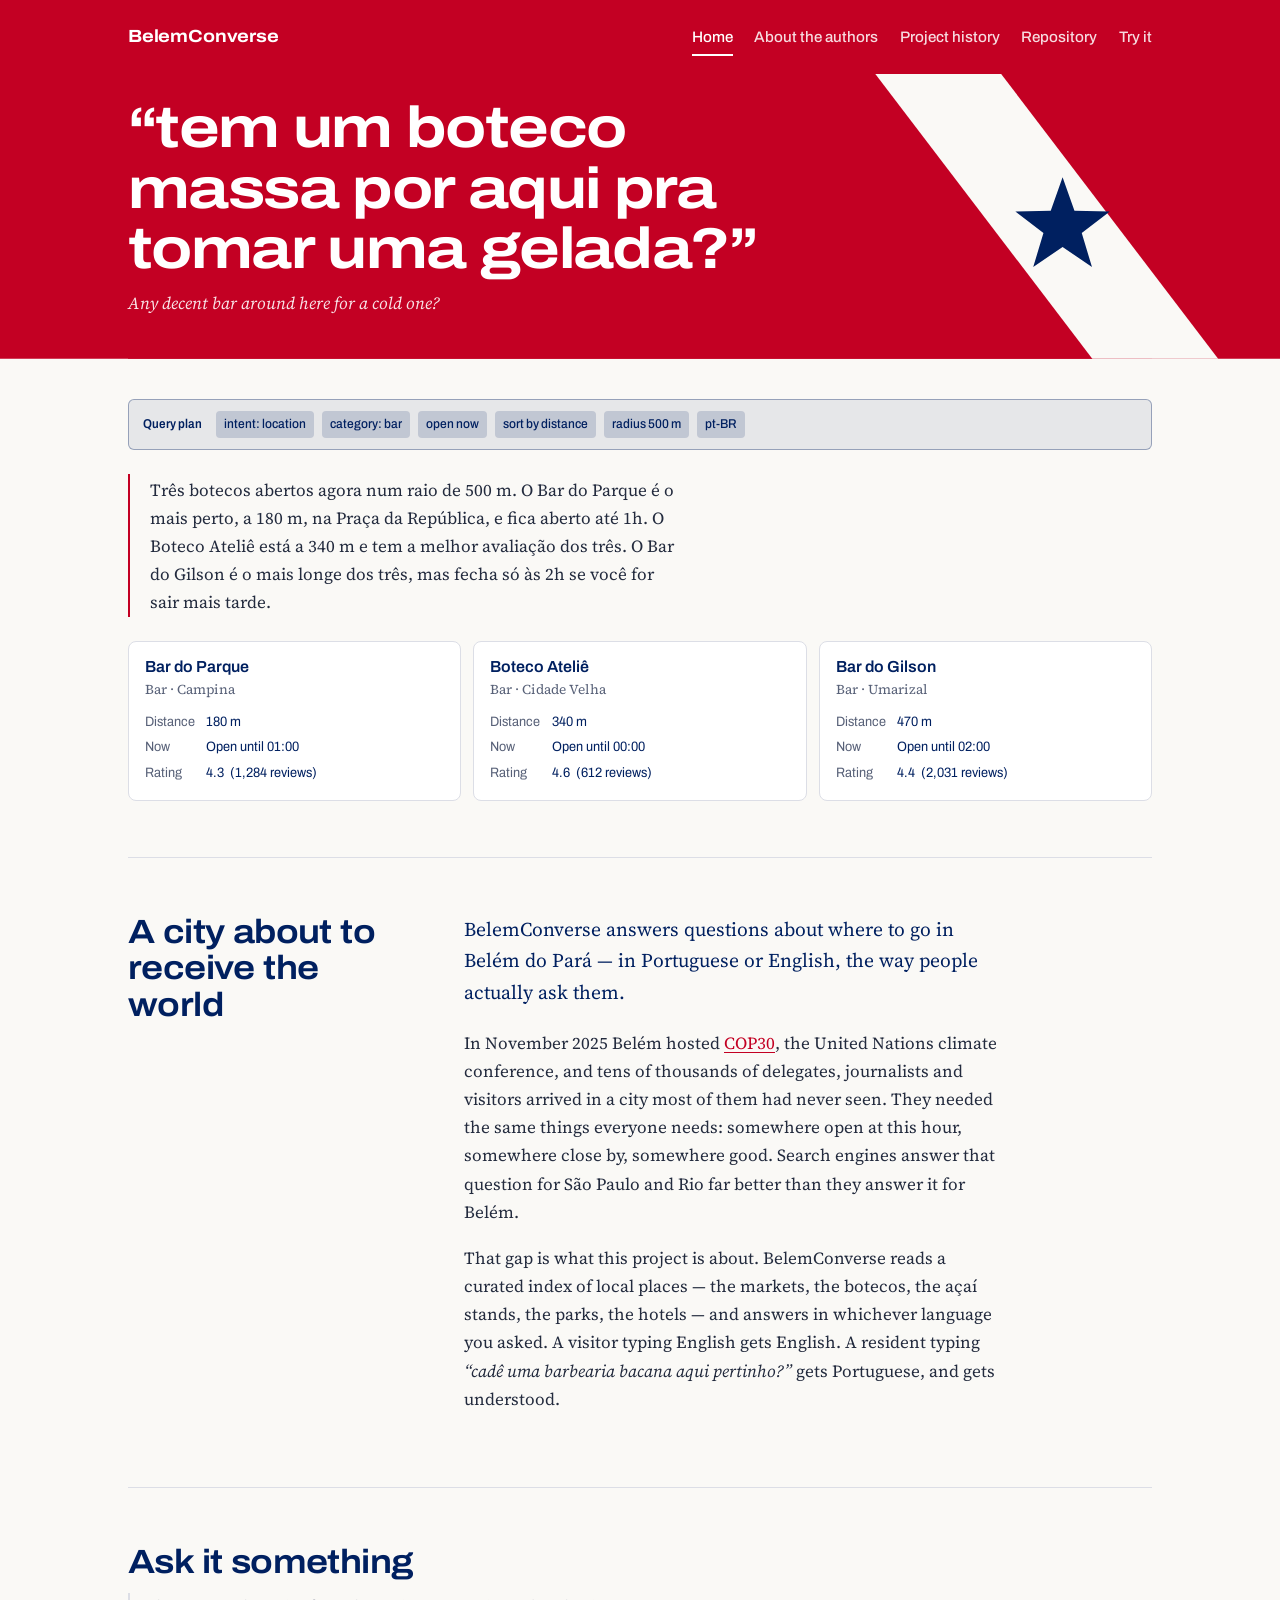
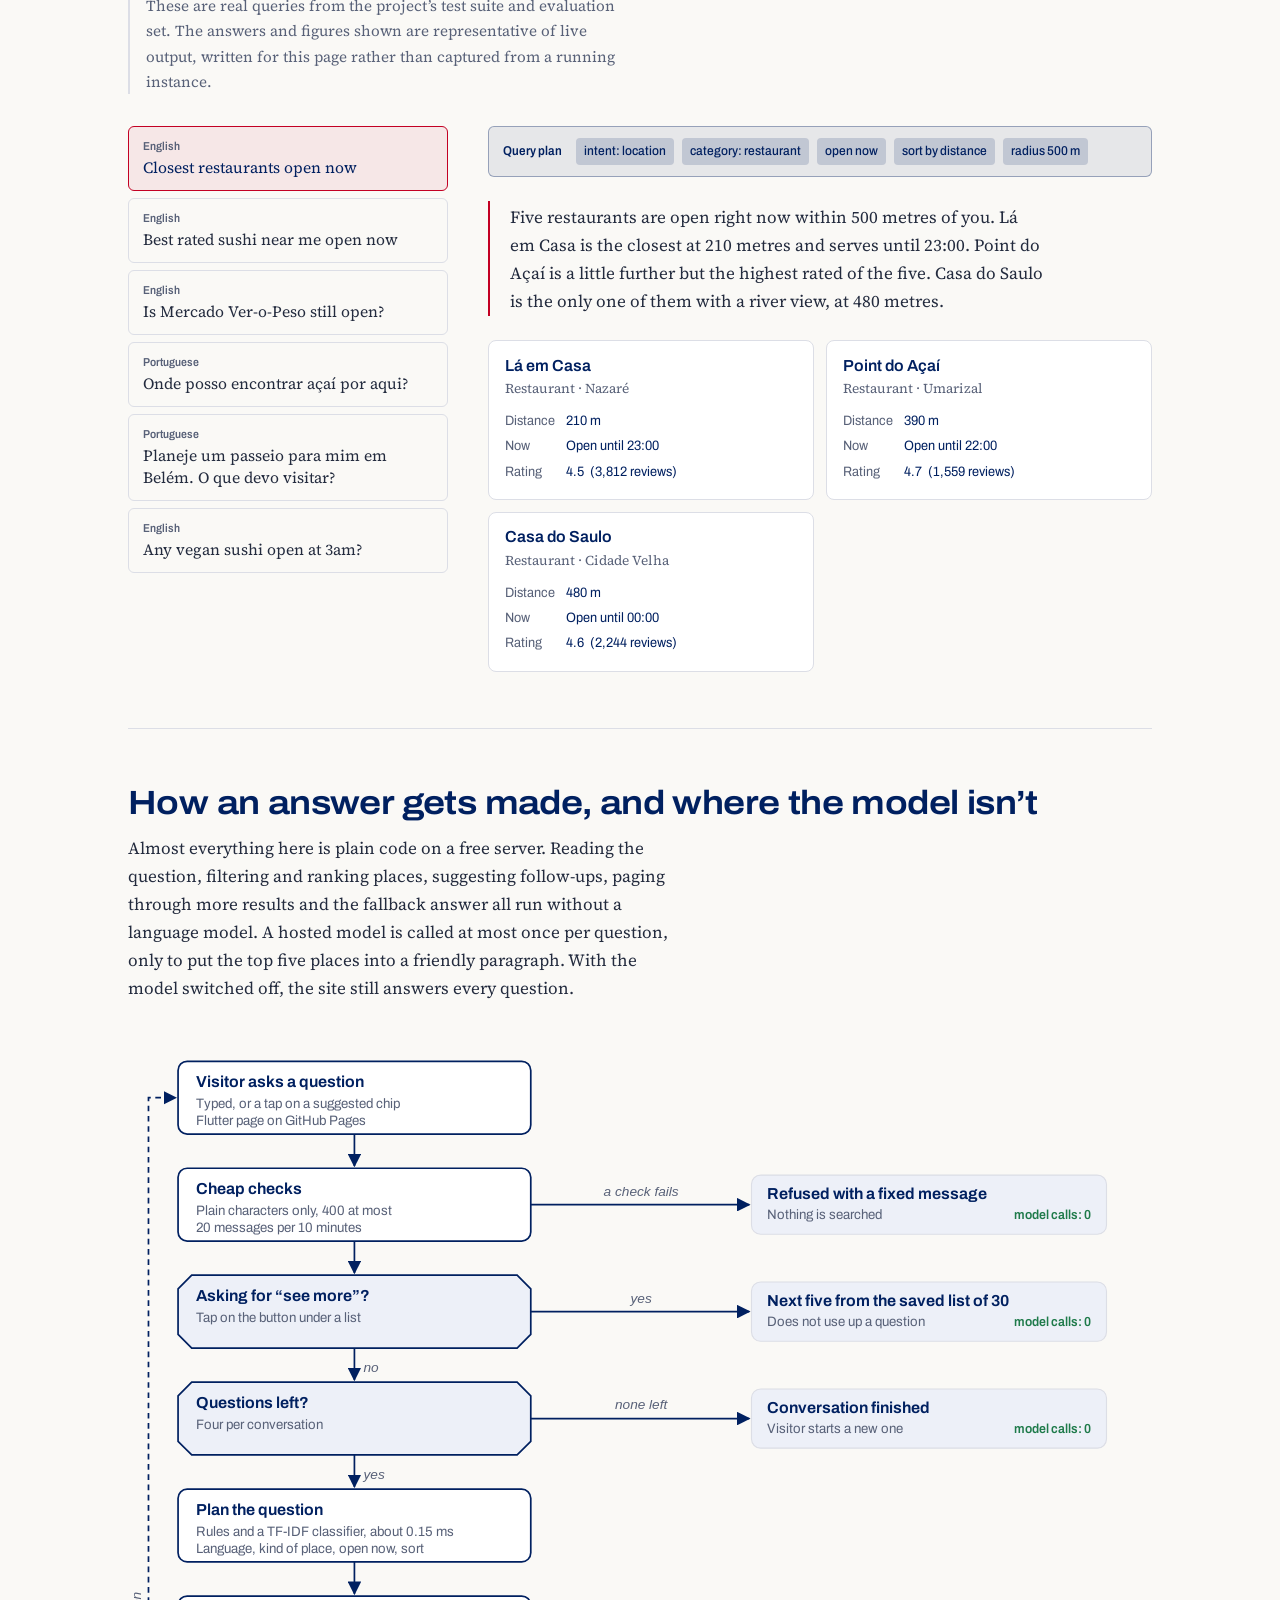
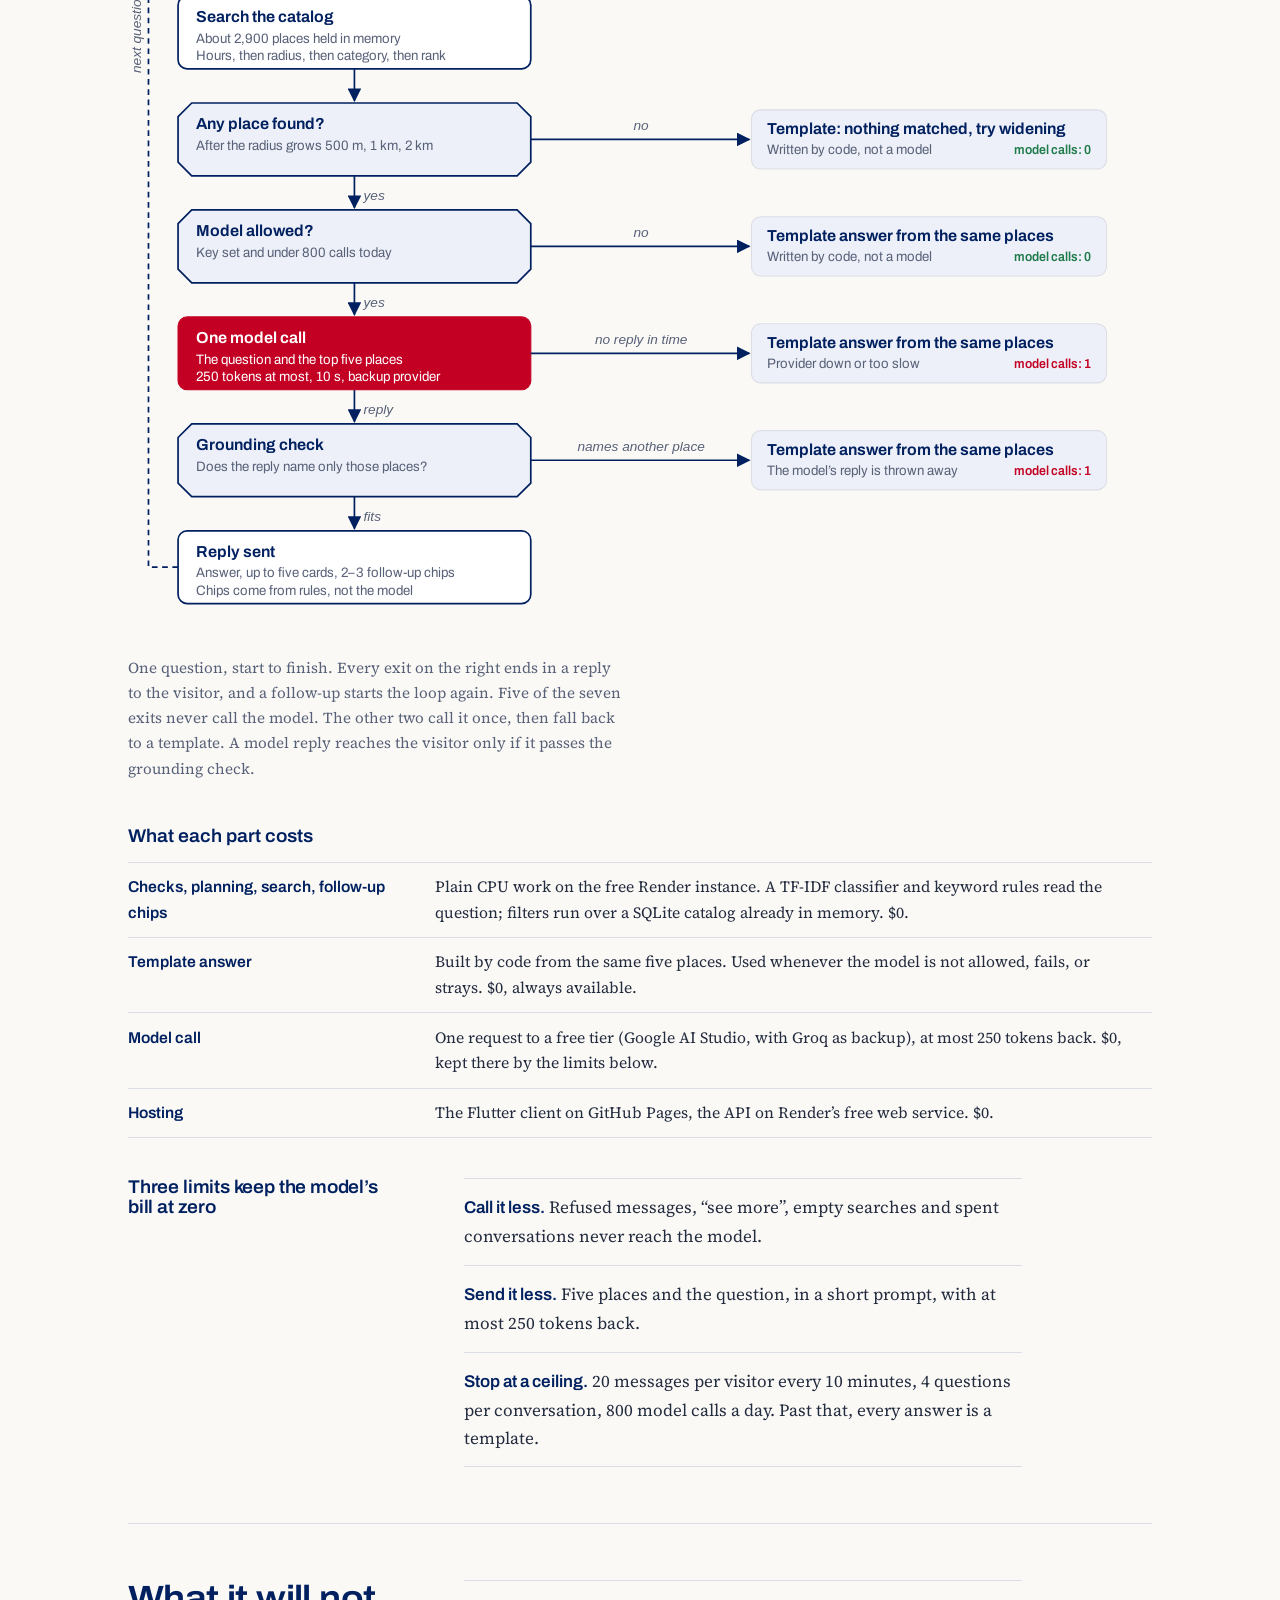
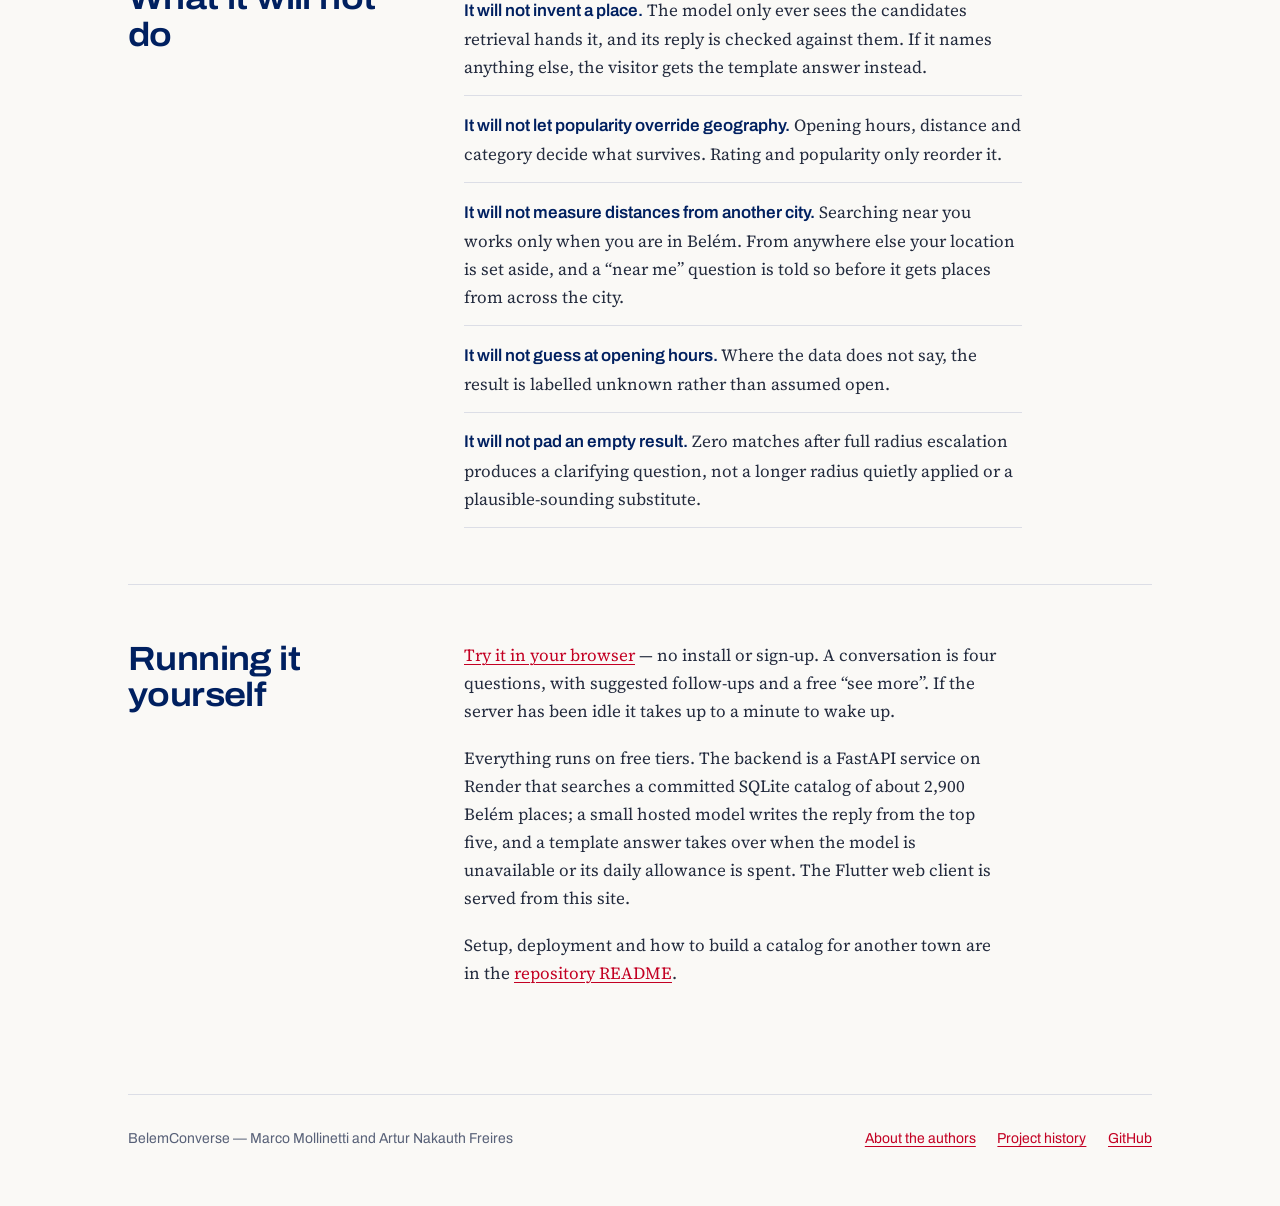
==== commit e194f00c: "Redesign the project site: new home page, styles and Pará-flag favicon index.html, authors.html and " ====
--- a/docs/index.html
+++ b/docs/index.html
@@ -27,20 +27,26 @@
 <body>
 
 <div class="shell">
-  <header class="masthead">
-    <a class="wordmark" href="index.html">BelemConverse</a>
-    <nav>
-      <a href="index.html" aria-current="page">Home</a>
-      <a href="authors.html">About the authors</a>
-      <a href="history.html">Project history</a>
-      <a href="https://github.com/Mollinetti/BelemConverse">Repository</a>
-      <a href="app/">Try it</a>
-    </nav>
-  </header>
-
-  <section class="hero">
+  <div class="flag">
+    <svg class="flag-art" viewBox="0 0 400 300" preserveAspectRatio="xMaxYMid slice" aria-hidden="true">
+      <line x1="40" y1="-60" x2="360" y2="360" stroke="#FAF9F6" stroke-width="92"/>
+      <path d="M200,98L210.9,128.7L243.4,129.4L217.6,149.2L227,180.4L200,162L173,180.4L182.4,149.2L156.6,129.4L189.1,128.7Z" fill="#002060" transform="translate(0 -3)"/>
+    </svg>
+    <header class="masthead">
+      <a class="wordmark" href="index.html">BelemConverse</a>
+      <nav>
+        <a href="index.html" aria-current="page">Home</a>
+        <a href="authors.html">About the authors</a>
+        <a href="history.html">Project history</a>
+        <a href="https://github.com/Mollinetti/BelemConverse">Repository</a>
+        <a href="app/">Try it</a>
+      </nav>
+    </header>
     <p class="asked">&ldquo;tem um boteco massa por aqui pra tomar uma gelada?&rdquo;</p>
     <p class="gloss">Any decent bar around here for a cold one?</p>
+  </div>
+
+  <section class="hero">
 
     <div class="plan">
       <span class="plan-label">Query plan</span>
@@ -272,32 +278,143 @@
             <span class="chip">0 results</span>
           </div>
           <div class="answer">
-            <p>Nothing matched. I widened the search to two kilometres and still found no sushi place open at this hour — the latest one nearby closes at 23:30. Want me to drop the open-now filter and show you what is there for tomorrow, or look for something else that is open at 3am?</p>
-          </div>
-          <p class="note">When retrieval comes back empty, the agent asks a clarifying question instead of inventing a place. That behaviour is specified, not incidental.</p>
+            <p>I couldn&rsquo;t find any places matching your search. Try widening the search radius, choosing a different type, or disabling the &lsquo;open now&rsquo; filter.</p>
+          </div>
+          <p class="note">When retrieval comes back empty the model is not called at all. A fixed message says nothing matched and what to change, so there is nothing to invent.</p>
         </div>
       </div>
     </div>
   </section>
 
-  <section>
+  <section id="how">
     <div class="section-head">
-      <h2>How an answer gets made</h2>
-      <p class="measure">Three stages, in a fixed order. The language model is only involved in the last one.</p>
-    </div>
-    <div class="stages">
-      <div class="stage">
-        <h3>Plan</h3>
-        <p>A TF-IDF intent classifier turns the message into a structured query plan: what kind of place, whether opening hours matter, how to sort, which language to answer in. Keyword matching covers it if the classifier is unavailable.</p>
+      <h2>How an answer gets made, and where the model isn&rsquo;t</h2>
+      <p class="measure">Almost everything here is plain code on a free server. Reading the question, filtering and ranking places, suggesting follow-ups, paging through more results and the fallback answer all run without a language model. A hosted model is called at most once per question, only to put the top five places into a friendly paragraph. With the model switched off, the site still answers every question.</p>
+    </div>
+
+    <figure class="loop-fig">
+      <div class="loop-scroll">
+      <svg viewBox="0 0 900 1052" role="img" aria-label="Flowchart of one question. Cheap checks, planning and search run as plain code. Six exits answer without the model. The model is called once, and its reply is checked before it is used. Every exit ends in a reply, and a follow-up starts the loop again." xmlns="http://www.w3.org/2000/svg">
+      <defs><marker id="fh" viewBox="0 0 10 10" refX="9" refY="5" markerWidth="8" markerHeight="8" orient="auto"><path class="f-head" d="M0 0L10 5L0 10z"/></marker></defs>
+      <line class="f-line" x1="199" y1="88" x2="199" y2="116" marker-end="url(#fh)"/>
+      <rect class="f-node" x="44" y="24" width="310" height="64" rx="8"/>
+      <text class="f-title" x="60" y="47">Visitor asks a question</text>
+      <text class="f-sub" x="60" y="65">Typed, or a tap on a suggested chip</text>
+      <text class="f-sub" x="60" y="80">Flutter page on GitHub Pages</text>
+      <line class="f-line" x1="199" y1="182" x2="199" y2="210" marker-end="url(#fh)"/>
+      <rect class="f-node" x="44" y="118" width="310" height="64" rx="8"/>
+      <text class="f-title" x="60" y="141">Cheap checks</text>
+      <text class="f-sub" x="60" y="159">Plain characters only, 400 at most</text>
+      <text class="f-sub" x="60" y="174">20 messages per 10 minutes</text>
+      <line class="f-line" x1="354" y1="150" x2="546" y2="150" marker-end="url(#fh)"/>
+      <text class="f-cond" x="451" y="142" text-anchor="middle">a check fails</text>
+      <rect class="f-exit" x="548" y="124" width="312" height="52" rx="8"/>
+      <text class="f-title" x="562" y="145">Refused with a fixed message</text>
+      <text class="f-sub" x="562" y="163">Nothing is searched</text>
+      <text class="f-tag" x="846" y="163" text-anchor="end">model calls: 0</text>
+      <line class="f-line" x1="199" y1="276" x2="199" y2="304" marker-end="url(#fh)"/>
+      <text class="f-cond" x="207" y="297">no</text>
+      <polygon class="f-ask" points="56,212 342,212 354,224 354,264 342,276 56,276 44,264 44,224"/>
+      <text class="f-title" x="60" y="235">Asking for “see more”?</text>
+      <text class="f-sub" x="60" y="253">Tap on the button under a list</text>
+      <line class="f-line" x1="354" y1="244" x2="546" y2="244" marker-end="url(#fh)"/>
+      <text class="f-cond" x="451" y="236" text-anchor="middle">yes</text>
+      <rect class="f-exit" x="548" y="218" width="312" height="52" rx="8"/>
+      <text class="f-title" x="562" y="239">Next five from the saved list of 30</text>
+      <text class="f-sub" x="562" y="257">Does not use up a question</text>
+      <text class="f-tag" x="846" y="257" text-anchor="end">model calls: 0</text>
+      <line class="f-line" x1="199" y1="370" x2="199" y2="398" marker-end="url(#fh)"/>
+      <text class="f-cond" x="207" y="391">yes</text>
+      <polygon class="f-ask" points="56,306 342,306 354,318 354,358 342,370 56,370 44,358 44,318"/>
+      <text class="f-title" x="60" y="329">Questions left?</text>
+      <text class="f-sub" x="60" y="347">Four per conversation</text>
+      <line class="f-line" x1="354" y1="338" x2="546" y2="338" marker-end="url(#fh)"/>
+      <text class="f-cond" x="451" y="330" text-anchor="middle">none left</text>
+      <rect class="f-exit" x="548" y="312" width="312" height="52" rx="8"/>
+      <text class="f-title" x="562" y="333">Conversation finished</text>
+      <text class="f-sub" x="562" y="351">Visitor starts a new one</text>
+      <text class="f-tag" x="846" y="351" text-anchor="end">model calls: 0</text>
+      <line class="f-line" x1="199" y1="464" x2="199" y2="492" marker-end="url(#fh)"/>
+      <rect class="f-node" x="44" y="400" width="310" height="64" rx="8"/>
+      <text class="f-title" x="60" y="423">Plan the question</text>
+      <text class="f-sub" x="60" y="441">Rules and a TF-IDF classifier, about 0.15 ms</text>
+      <text class="f-sub" x="60" y="456">Language, kind of place, open now, sort</text>
+      <line class="f-line" x1="199" y1="558" x2="199" y2="586" marker-end="url(#fh)"/>
+      <rect class="f-node" x="44" y="494" width="310" height="64" rx="8"/>
+      <text class="f-title" x="60" y="517">Search the catalog</text>
+      <text class="f-sub" x="60" y="535">About 2,900 places held in memory</text>
+      <text class="f-sub" x="60" y="550">Hours, then radius, then category, then rank</text>
+      <line class="f-line" x1="199" y1="652" x2="199" y2="680" marker-end="url(#fh)"/>
+      <text class="f-cond" x="207" y="673">yes</text>
+      <polygon class="f-ask" points="56,588 342,588 354,600 354,640 342,652 56,652 44,640 44,600"/>
+      <text class="f-title" x="60" y="611">Any place found?</text>
+      <text class="f-sub" x="60" y="629">After the radius grows 500 m, 1 km, 2 km</text>
+      <line class="f-line" x1="354" y1="620" x2="546" y2="620" marker-end="url(#fh)"/>
+      <text class="f-cond" x="451" y="612" text-anchor="middle">no</text>
+      <rect class="f-exit" x="548" y="594" width="312" height="52" rx="8"/>
+      <text class="f-title" x="562" y="615">Template: nothing matched, try widening</text>
+      <text class="f-sub" x="562" y="633">Written by code, not a model</text>
+      <text class="f-tag" x="846" y="633" text-anchor="end">model calls: 0</text>
+      <line class="f-line" x1="199" y1="746" x2="199" y2="774" marker-end="url(#fh)"/>
+      <text class="f-cond" x="207" y="767">yes</text>
+      <polygon class="f-ask" points="56,682 342,682 354,694 354,734 342,746 56,746 44,734 44,694"/>
+      <text class="f-title" x="60" y="705">Model allowed?</text>
+      <text class="f-sub" x="60" y="723">Key set and under 800 calls today</text>
+      <line class="f-line" x1="354" y1="714" x2="546" y2="714" marker-end="url(#fh)"/>
+      <text class="f-cond" x="451" y="706" text-anchor="middle">no</text>
+      <rect class="f-exit" x="548" y="688" width="312" height="52" rx="8"/>
+      <text class="f-title" x="562" y="709">Template answer from the same places</text>
+      <text class="f-sub" x="562" y="727">Written by code, not a model</text>
+      <text class="f-tag" x="846" y="727" text-anchor="end">model calls: 0</text>
+      <line class="f-line" x1="199" y1="840" x2="199" y2="868" marker-end="url(#fh)"/>
+      <text class="f-cond" x="207" y="861">reply</text>
+      <rect class="f-model" x="44" y="776" width="310" height="64" rx="8"/>
+      <text class="f-title f-on" x="60" y="799">One model call</text>
+      <text class="f-sub f-on" x="60" y="817">The question and the top five places</text>
+      <text class="f-sub f-on" x="60" y="832">250 tokens at most, 10 s, backup provider</text>
+      <line class="f-line" x1="354" y1="808" x2="546" y2="808" marker-end="url(#fh)"/>
+      <text class="f-cond" x="451" y="800" text-anchor="middle">no reply in time</text>
+      <rect class="f-exit" x="548" y="782" width="312" height="52" rx="8"/>
+      <text class="f-title" x="562" y="803">Template answer from the same places</text>
+      <text class="f-sub" x="562" y="821">Provider down or too slow</text>
+      <text class="f-tag f-tag-1" x="846" y="821" text-anchor="end">model calls: 1</text>
+      <line class="f-line" x1="199" y1="934" x2="199" y2="962" marker-end="url(#fh)"/>
+      <text class="f-cond" x="207" y="955">fits</text>
+      <polygon class="f-ask" points="56,870 342,870 354,882 354,922 342,934 56,934 44,922 44,882"/>
+      <text class="f-title" x="60" y="893">Grounding check</text>
+      <text class="f-sub" x="60" y="911">Does the reply name only those places?</text>
+      <line class="f-line" x1="354" y1="902" x2="546" y2="902" marker-end="url(#fh)"/>
+      <text class="f-cond" x="451" y="894" text-anchor="middle">names another place</text>
+      <rect class="f-exit" x="548" y="876" width="312" height="52" rx="8"/>
+      <text class="f-title" x="562" y="897">Template answer from the same places</text>
+      <text class="f-sub" x="562" y="915">The model’s reply is thrown away</text>
+      <text class="f-tag f-tag-1" x="846" y="915" text-anchor="end">model calls: 1</text>
+      <rect class="f-node" x="44" y="964" width="310" height="64" rx="8"/>
+      <text class="f-title" x="60" y="987">Reply sent</text>
+      <text class="f-sub" x="60" y="1005">Answer, up to five cards, 2–3 follow-up chips</text>
+      <text class="f-sub" x="60" y="1020">Chips come from rules, not the model</text>
+      <path class="f-line f-loop" d="M44 996 H18 V56 H42" marker-end="url(#fh)"/>
+      <text class="f-cond" transform="translate(11 526) rotate(-90)" text-anchor="middle">next question</text>
+      </svg>
       </div>
-      <div class="stage">
-        <h3>Retrieve</h3>
-        <p>Filters run in a fixed precedence — opening hours first, then proximity with the radius escalating 500 m to 1 km to 2 km until five results exist, then category, then everything else. Rating and popularity only ever affect ranking, never what survives filtering.</p>
-      </div>
-      <div class="stage">
-        <h3>Answer</h3>
-        <p>At most five places reach the model, along with the original message. It writes the reply in the language you used and explains why each place matched — distance, rating, opening hours. It cannot search, and it cannot add anything.</p>
-      </div>
+      <figcaption>One question, start to finish. Every exit on the right ends in a reply to the visitor, and a follow-up starts the loop again. Five of the seven exits never call the model. The other two call it once, then fall back to a template. A model reply reaches the visitor only if it passes the grounding check.</figcaption>
+    </figure>
+
+    <table class="cost">
+      <caption>What each part costs</caption>
+      <tr><th scope="row">Checks, planning, search, follow-up chips</th><td>Plain CPU work on the free Render instance. A TF-IDF classifier and keyword rules read the question; filters run over a SQLite catalog already in memory. $0.</td></tr>
+      <tr><th scope="row">Template answer</th><td>Built by code from the same five places. Used whenever the model is not allowed, fails, or strays. $0, always available.</td></tr>
+      <tr><th scope="row">Model call</th><td>One request to a free tier (Google AI Studio, with Groq as backup), at most 250 tokens back. $0, kept there by the limits below.</td></tr>
+      <tr><th scope="row">Hosting</th><td>The Flutter client on GitHub Pages, the API on Render&rsquo;s free web service. $0.</td></tr>
+    </table>
+
+    <div class="split inner">
+      <h3>Three limits keep the model&rsquo;s bill at zero</h3>
+      <ul class="rules">
+        <li><strong>Call it less.</strong> Refused messages, &ldquo;see more&rdquo;, empty searches and spent conversations never reach the model.</li>
+        <li><strong>Send it less.</strong> Five places and the question, in a short prompt, with at most 250 tokens back.</li>
+        <li><strong>Stop at a ceiling.</strong> 20 messages per visitor every 10 minutes, 4 questions per conversation, 800 model calls a day. Past that, every answer is a template.</li>
+      </ul>
     </div>
   </section>
 
@@ -306,8 +423,8 @@
       <h2>What it will not do</h2>
     </div>
     <ul class="rules">
-      <li><strong>It will not invent a place.</strong> The model only ever sees the candidates retrieval hands it. If a restaurant is not in the index, it cannot appear in an answer.</li>
-      <li><strong>It will not let similarity override geography.</strong> Vector search exists as a gated fallback. It never overrules a distance or opening-hours constraint.</li>
+      <li><strong>It will not invent a place.</strong> The model only ever sees the candidates retrieval hands it, and its reply is checked against them. If it names anything else, the visitor gets the template answer instead.</li>
+      <li><strong>It will not let popularity override geography.</strong> Opening hours, distance and category decide what survives. Rating and popularity only reorder it.</li>
       <li><strong>It will not measure distances from another city.</strong> Searching near you works only when you are in Belém. From anywhere else your location is set aside, and a &ldquo;near me&rdquo; question is told so before it gets places from across the city.</li>
       <li><strong>It will not guess at opening hours.</strong> Where the data does not say, the result is labelled unknown rather than assumed open.</li>
       <li><strong>It will not pad an empty result.</strong> Zero matches after full radius escalation produces a clarifying question, not a longer radius quietly applied or a plausible-sounding substitute.</li>
--- a/docs/assets/style.css
+++ b/docs/assets/style.css
@@ -1,22 +1,24 @@
 /* BelemConverse — site styles */
 
 :root {
-  --ground: #0D1E1B;
-  --raise:  #132C27;
-  --edge:   #1F433B;
-  --text:   #C9D6CE;
-  --text-hi:#EAF2EC;
-  --dim:    #8EA79B;
-  --mango:  #F2A03D;
-  --acai:   #9A7FC0;
-  --tide:   #4FBFA3;
+  /* Flag of Pará: red field, white band, blue star (same values as frontend/lib/config/theme.dart) */
+  --ground: #FAF9F6;
+  --raise:  #FFFFFF;
+  --edge:   #DCDEE6;
+  --text:   #232B3E;
+  --text-hi:#002060;
+  --dim:    #586178;
+  --red:    #C30023;
+  --navy:   #002060;
+  --green:  #1E7A4A;
+  --tint:   #EDF0F8;
 
   --display: "Archivo", "Helvetica Neue", Arial, sans-serif;
   --prose: "Source Serif 4", Georgia, "Times New Roman", serif;
 
   --gutter: clamp(1.25rem, 5vw, 4rem);
   --wide: 72rem;
-  color-scheme: dark;
+  color-scheme: light;
 }
 
 *, *::before, *::after { box-sizing: border-box; }
@@ -34,24 +36,33 @@
   overflow-wrap: break-word;
 }
 
-/* subtle river-light behind the top of every page */
-body::before {
-  content: "";
-  position: fixed;
-  inset: -20vh -10vw auto -10vw;
-  height: 70vh;
-  background: radial-gradient(60% 60% at 25% 0%, rgba(79,191,163,.10), transparent 70%);
+.shell { position: relative; z-index: 1; max-width: var(--wide); margin: 0 auto; padding: 0 var(--gutter); }
+
+a { color: var(--red); text-underline-offset: .18em; text-decoration-thickness: from-font; }
+a:hover { color: var(--navy); }
+:focus-visible { outline: 2px solid var(--red); outline-offset: 3px; border-radius: 2px; }
+
+/* ---------- flag band: the Pará flag's red field carries the masthead ---------- */
+
+.flag {
+  position: relative;
+  background: var(--red);
+  color: #fff;
+  box-shadow: 0 0 0 100vmax var(--red);   /* bleed to the viewport edges */
+  clip-path: inset(0 -100vmax);
+  margin-bottom: 2.5rem;
+}
+.flag a:focus-visible { outline-color: #fff; }
+
+/* the white band and blue star, drawn once on the home page */
+.flag-art {
+  position: absolute;
+  top: 4.6rem; bottom: 0;   /* below the masthead, so the nav stays on red */
+  right: calc(50% - 50vw);
+  width: min(34vw, 30rem);
   pointer-events: none;
-  z-index: 0;
-}
-
-.shell { position: relative; z-index: 1; max-width: var(--wide); margin: 0 auto; padding: 0 var(--gutter); }
-
-a { color: var(--mango); text-underline-offset: .18em; text-decoration-thickness: from-font; }
-a:hover { color: var(--text-hi); }
-:focus-visible { outline: 2px solid var(--mango); outline-offset: 3px; border-radius: 2px; }
-
-/* ---------- masthead ---------- */
+}
+@media (max-width: 64rem) { .flag-art { display: none; } }
 
 .masthead {
   display: flex;
@@ -59,7 +70,7 @@
   gap: 1rem 2rem;
   align-items: baseline;
   justify-content: space-between;
-  padding: 1.6rem 0 2.4rem;
+  padding: 1.4rem 0 1.6rem;
 }
 
 .wordmark {
@@ -67,23 +78,22 @@
   font-variation-settings: "wdth" 112, "wght" 700;
   font-size: 1.1rem;
   letter-spacing: -.01em;
-  color: var(--text-hi);
+  color: #fff;
   text-decoration: none;
 }
-.wordmark:hover { color: var(--mango); }
 
 .masthead nav { display: flex; flex-wrap: wrap; gap: .4rem 1.35rem; }
 .masthead nav a {
   font-family: var(--display);
   font-variation-settings: "wdth" 100, "wght" 500;
   font-size: .95rem;
-  color: var(--dim);
+  color: rgba(255,255,255,.86);
   text-decoration: none;
   padding-bottom: .25rem;
   border-bottom: 2px solid transparent;
 }
-.masthead nav a:hover { color: var(--text-hi); }
-.masthead nav a[aria-current="page"] { color: var(--text-hi); border-bottom-color: var(--mango); }
+.masthead nav a:hover { color: #fff; border-bottom-color: rgba(255,255,255,.55); }
+.masthead nav a[aria-current="page"] { color: #fff; border-bottom-color: #fff; }
 
 /* ---------- headings & prose ---------- */
 
@@ -119,20 +129,20 @@
 
 /* ---------- hero ---------- */
 
-.hero { padding-top: .5rem; padding-bottom: 3.5rem; }
-
-.hero .asked {
+.flag .asked {
   font-family: var(--display);
   font-variation-settings: "wdth" 118, "wght" 700;
   font-size: clamp(2rem, 5.6vw, 3.6rem);
   line-height: 1.05;
   letter-spacing: -.028em;
-  color: var(--text-hi);
+  color: #fff;
   max-width: 18ch;
-  margin: 0 0 .6rem;
+  margin: 1rem 0 .6rem;
   text-wrap: balance;
 }
-.hero .gloss { color: var(--dim); font-style: italic; margin-bottom: 2rem; }
+.flag .gloss { color: rgba(255,255,255,.88); font-style: italic; margin: 0; padding-bottom: 2.6rem; }
+
+.hero { padding-top: 0; padding-bottom: 3.5rem; border-top: 0; }
 
 /* ---------- query plan strip ---------- */
 
@@ -142,15 +152,15 @@
   align-items: center;
   gap: .5rem;
   padding: .7rem .9rem;
-  background: rgba(154,127,192,.08);
-  border: 1px solid rgba(154,127,192,.35);
+  background: rgba(0,32,96,.08);
+  border: 1px solid rgba(0,32,96,.35);
   border-radius: 6px;
 }
 .plan-label {
   font-family: var(--display);
   font-variation-settings: "wdth" 88, "wght" 600;
   font-size: .8rem;
-  color: var(--acai);
+  color: var(--navy);
   margin-right: .35rem;
 }
 .chip {
@@ -158,7 +168,7 @@
   font-variation-settings: "wdth" 92, "wght" 500;
   font-size: .8rem;
   color: var(--text-hi);
-  background: rgba(154,127,192,.16);
+  background: rgba(0,32,96,.16);
   border-radius: 4px;
   padding: .18rem .5rem;
 }
@@ -166,7 +176,7 @@
 /* ---------- answer block ---------- */
 
 .answer {
-  border-left: 2px solid var(--mango);
+  border-left: 2px solid var(--red);
   padding: .1rem 0 .1rem 1.25rem;
   margin: 1.5rem 0;
   max-width: 62ch;
@@ -207,8 +217,8 @@
 }
 .result dt { color: var(--dim); }
 .result dd { margin: 0; color: var(--text-hi); }
-.open { color: var(--tide); }
-.shut { color: var(--mango); }
+.open { color: var(--green); }
+.shut { color: var(--red); }
 .unknown { color: var(--dim); }
 
 /* ---------- example picker ---------- */
@@ -230,8 +240,8 @@
 }
 .picker-list button:hover { border-color: var(--dim); color: var(--text-hi); }
 .picker-list button[aria-selected="true"] {
-  border-color: var(--mango);
-  background: rgba(242,160,61,.07);
+  border-color: var(--red);
+  background: rgba(195,0,35,.07);
   color: var(--text-hi);
 }
 .picker-list .lang {
@@ -254,9 +264,9 @@
   place-items: center;
   width: 1.55rem; height: 1.55rem;
   margin-right: .6rem;
-  border: 1px solid var(--tide);
+  border: 1px solid var(--navy);
   border-radius: 50%;
-  color: var(--tide);
+  color: var(--navy);
   font-size: .85rem;
   font-variation-settings: "wdth" 92, "wght" 600;
   vertical-align: .05em;
@@ -280,7 +290,7 @@
 .person { padding: 2.5rem 0; border-top: 1px solid var(--edge); }
 .person:first-of-type { border-top: 0; padding-top: 1rem; }
 .person h2 { margin-bottom: .2rem; }
-.person .role { font-family: var(--display); font-variation-settings: "wdth" 96, "wght" 500; font-size: 1rem; color: var(--mango); margin: 0 0 1.2rem; }
+.person .role { font-family: var(--display); font-variation-settings: "wdth" 96, "wght" 500; font-size: 1rem; color: var(--red); margin: 0 0 1.2rem; }
 .person .links { display: flex; flex-wrap: wrap; gap: 1.25rem; margin-top: 1.2rem; font-family: var(--display); font-variation-settings: "wdth" 96, "wght" 500; font-size: .95rem; }
 
 /* ---------- timeline ---------- */
@@ -294,14 +304,14 @@
   left: -4.5px; top: .55rem;
   width: 8px; height: 8px;
   border-radius: 50%;
-  background: var(--mango);
+  background: var(--red);
 }
 .entry .when {
   display: block;
   font-family: var(--display);
   font-variation-settings: "wdth" 88, "wght" 600;
   font-size: .82rem;
-  color: var(--tide);
+  color: var(--navy);
   margin-bottom: .25rem;
 }
 .entry h3 { margin-bottom: .15rem; }
@@ -318,14 +328,14 @@
   max-width: 62ch;
 }
 .todo {
-  background: rgba(242,160,61,.08);
-  border: 1px dashed rgba(242,160,61,.45);
+  background: rgba(195,0,35,.08);
+  border: 1px dashed rgba(195,0,35,.45);
   border-radius: 6px;
   padding: .7rem .9rem;
   font-family: var(--display);
   font-variation-settings: "wdth" 92, "wght" 500;
   font-size: .85rem;
-  color: var(--mango);
+  color: var(--red);
   max-width: 62ch;
   margin: 0 0 1.2rem;
 }
@@ -366,7 +376,7 @@
 
 .fill {
   color: var(--dim);
-  border-bottom: 1px dashed rgba(242,160,61,.45);
+  border-bottom: 1px dashed rgba(195,0,35,.45);
   padding-bottom: .05em;
 }
 
@@ -396,3 +406,39 @@
   background: var(--raise);
   filter: grayscale(1);
 }
+
+/* ---------- loop flowchart ---------- */
+
+.loop-fig { margin: 2rem 0 0; }
+.loop-scroll { overflow-x: auto; padding-bottom: .5rem; }
+.loop-scroll svg { display: block; width: 100%; min-width: 46rem; height: auto; }
+.loop-fig figcaption { margin-top: 1rem; font-size: .95rem; color: var(--dim); max-width: 62ch; }
+
+.loop-fig text { font-family: var(--display); font-variation-settings: "wdth" 96, "wght" 400; }
+.loop-fig .f-title { font-size: 14px; font-variation-settings: "wdth" 100, "wght" 650; fill: var(--navy); }
+.loop-fig .f-sub { font-size: 12px; fill: var(--dim); }
+.loop-fig .f-cond { font-size: 12px; font-style: italic; fill: var(--dim); }
+.loop-fig .f-tag { font-size: 11.5px; font-variation-settings: "wdth" 92, "wght" 600; fill: var(--green); }
+.loop-fig .f-tag-1 { fill: var(--red); }
+.loop-fig .f-node, .loop-fig .f-ask { fill: var(--raise); stroke: var(--navy); stroke-width: 1.5; }
+.loop-fig .f-ask { fill: var(--tint); }
+.loop-fig .f-model { fill: var(--red); stroke: var(--red); }
+.loop-fig .f-exit { fill: var(--tint); stroke: var(--edge); }
+.loop-fig .f-on { fill: #fff; }
+.loop-fig .f-line { fill: none; stroke: var(--navy); stroke-width: 1.5; }
+.loop-fig .f-loop { stroke-dasharray: 5 4; }
+.loop-fig .f-head { fill: var(--navy); }
+
+/* ---------- where the cost goes ---------- */
+
+.cost { width: 100%; border-collapse: collapse; margin: 2.5rem 0 0; font-size: .98rem; }
+.cost caption { text-align: left; font-family: var(--display); font-variation-settings: "wdth" 104, "wght" 600; font-size: 1.15rem; color: var(--navy); padding-bottom: .7rem; }
+.cost th, .cost td { text-align: left; vertical-align: top; padding: .7rem 1rem .7rem 0; border-top: 1px solid var(--edge); }
+.cost th { font-family: var(--display); font-variation-settings: "wdth" 100, "wght" 600; color: var(--navy); font-weight: 400; width: 30%; }
+.cost tr:last-child th, .cost tr:last-child td { border-bottom: 1px solid var(--edge); }
+@media (max-width: 40rem) {
+  .cost th, .cost td { display: block; width: auto; padding: .1rem 0; border: 0; }
+  .cost tr { display: block; padding: .7rem 0; border-top: 1px solid var(--edge); }
+  .cost tr:last-child th, .cost tr:last-child td { border-bottom: 0; }
+}
+.split.inner { margin-top: 2.5rem; }
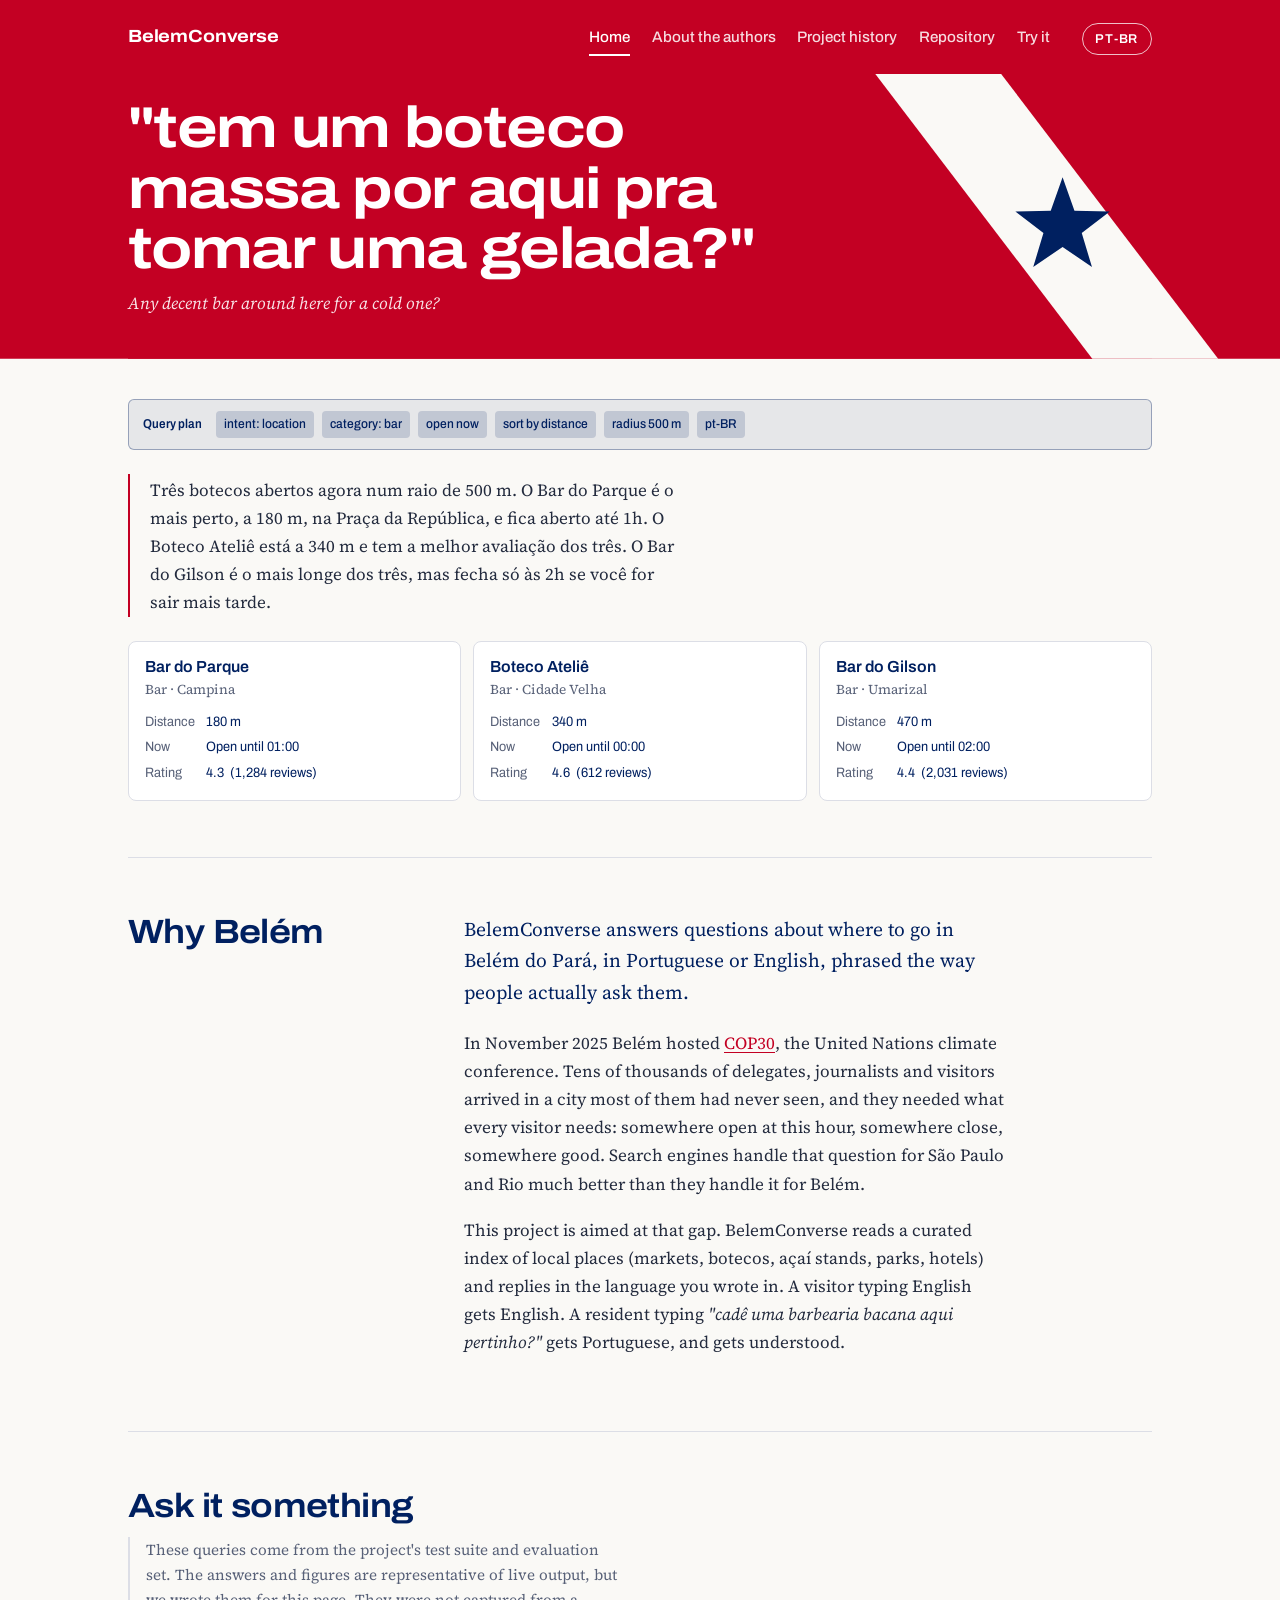
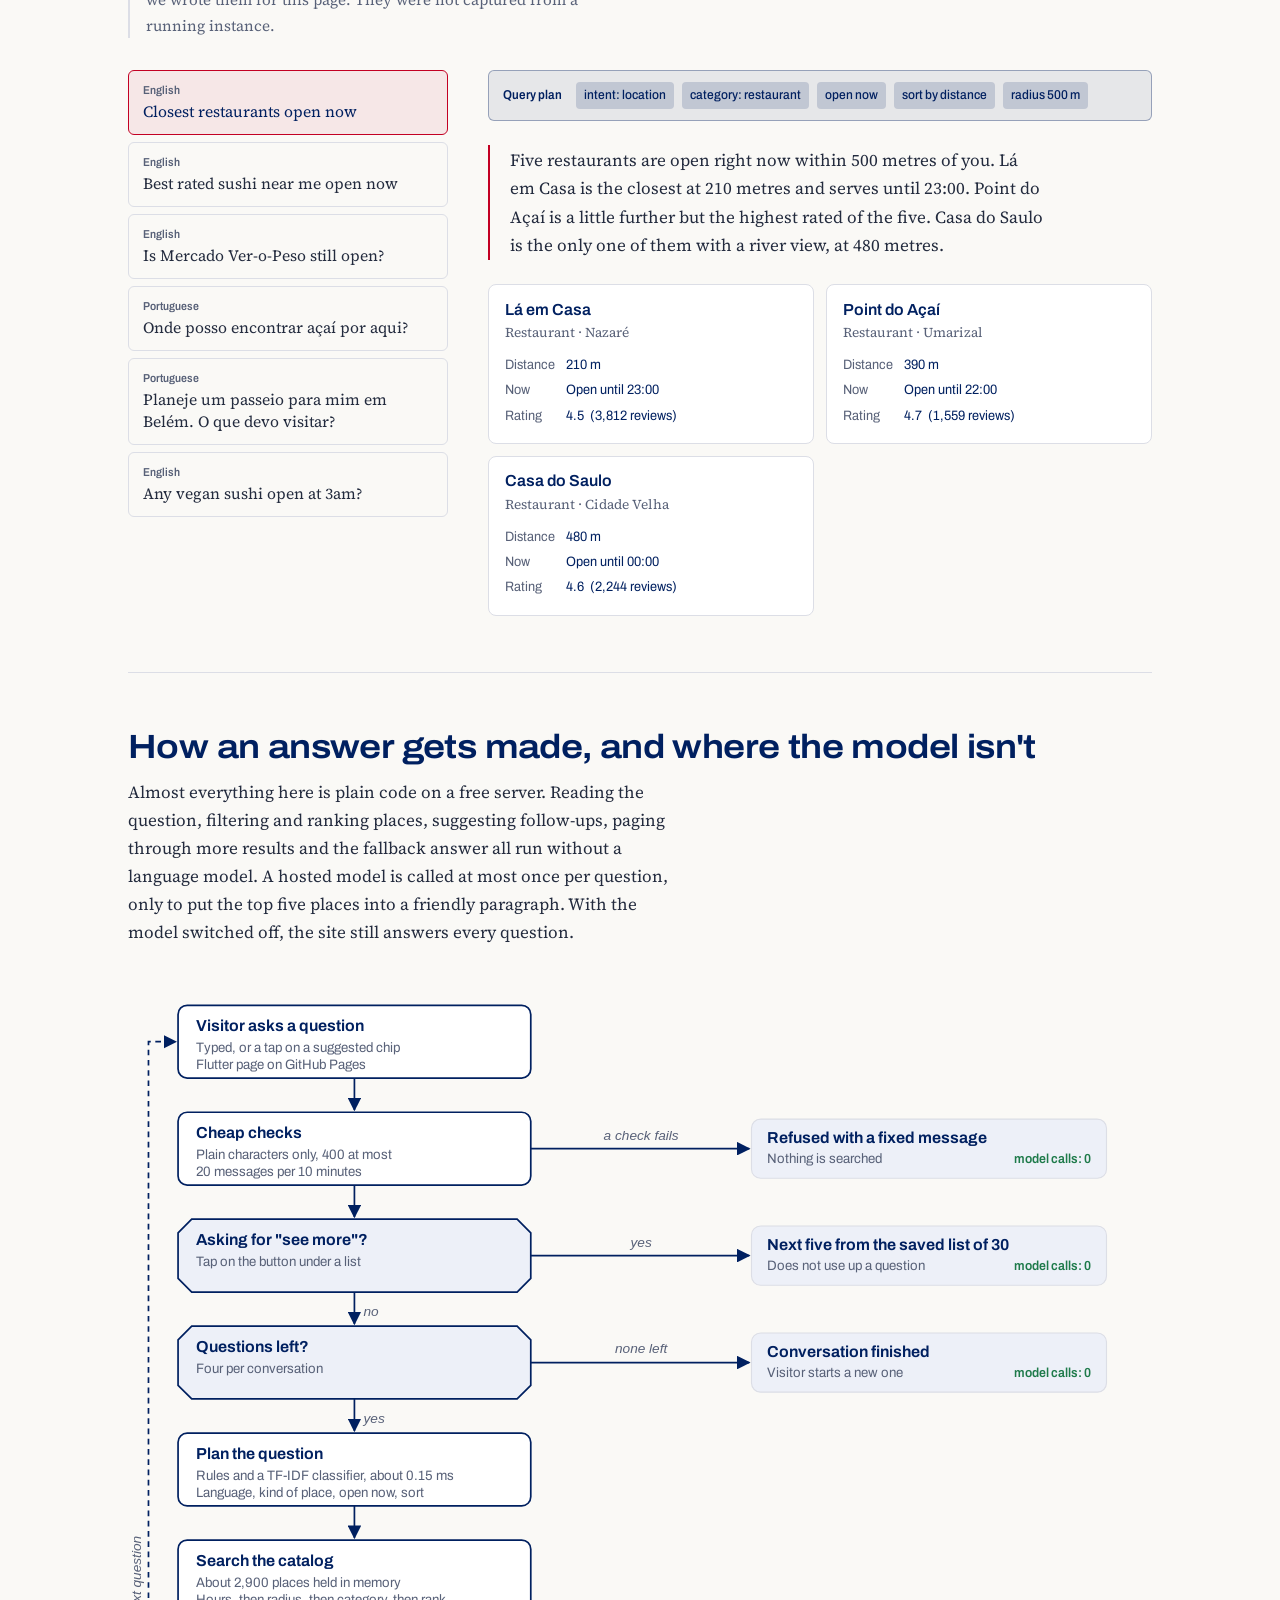
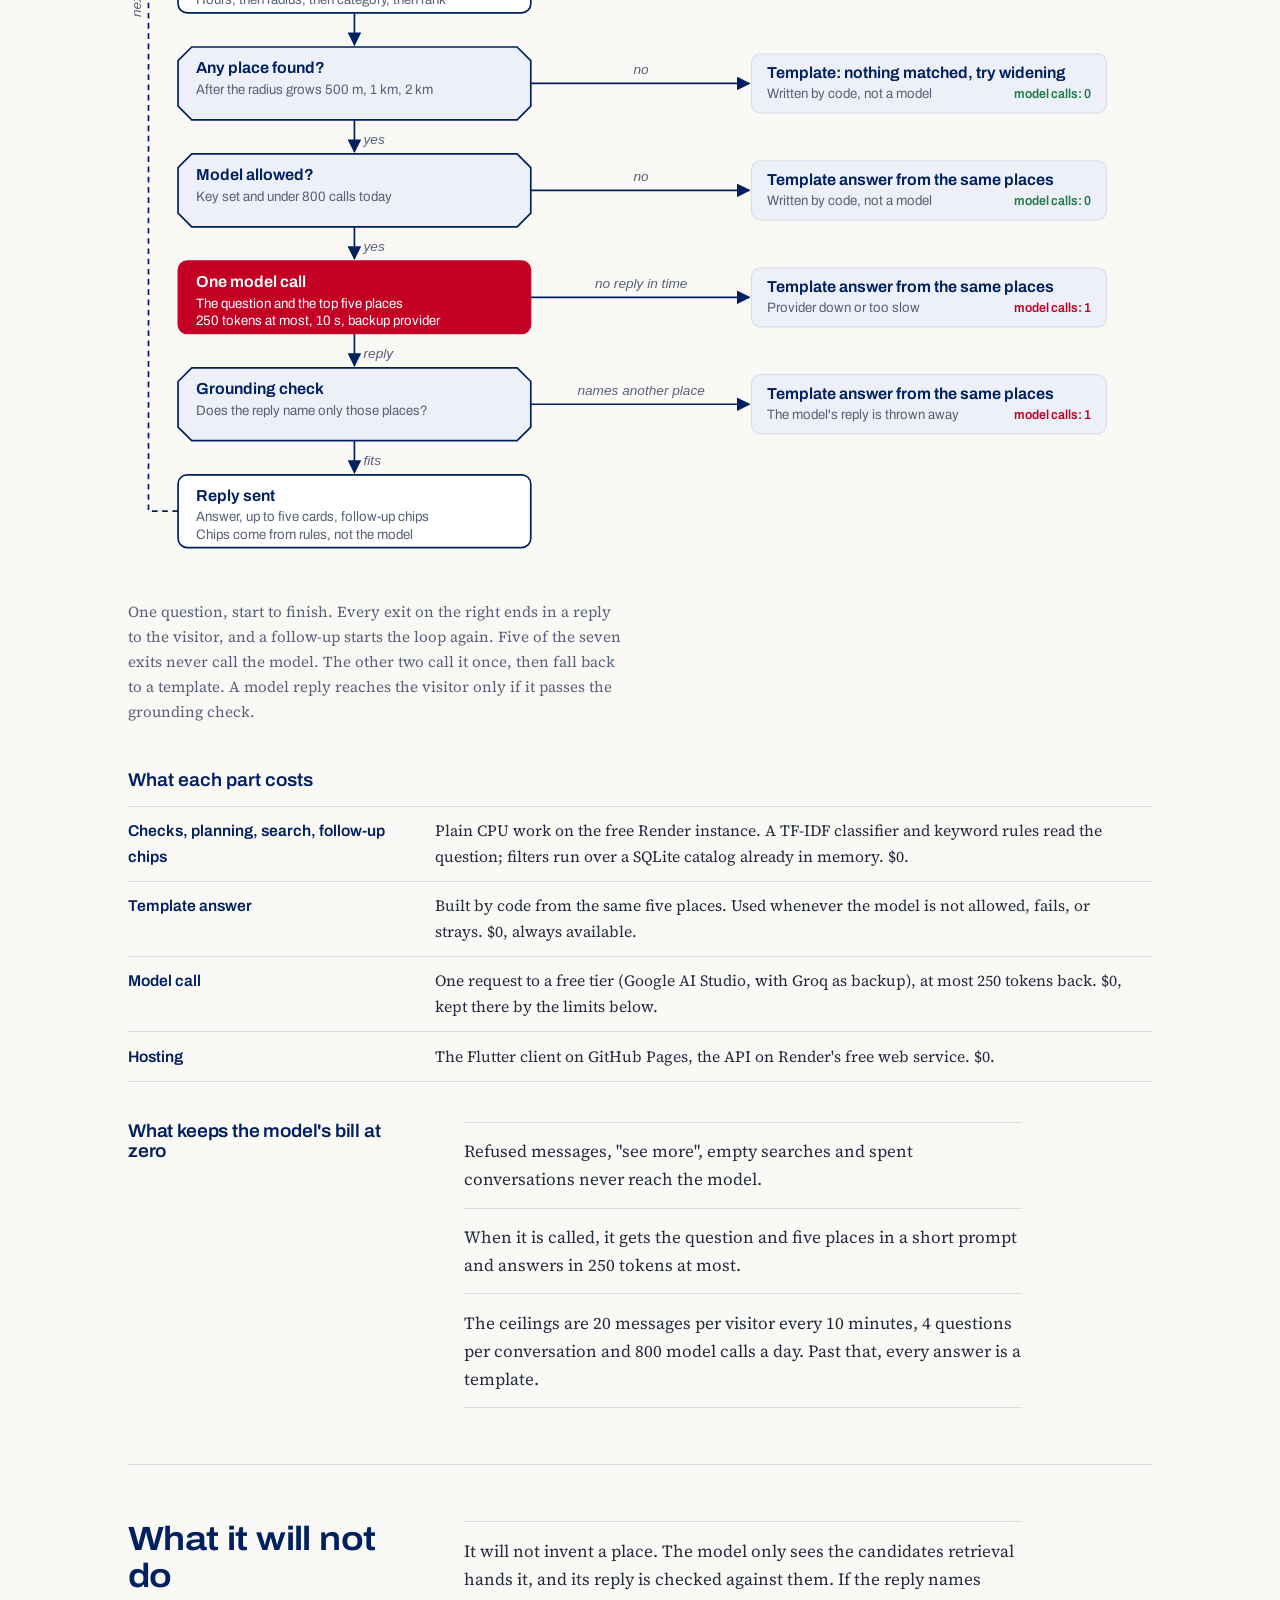
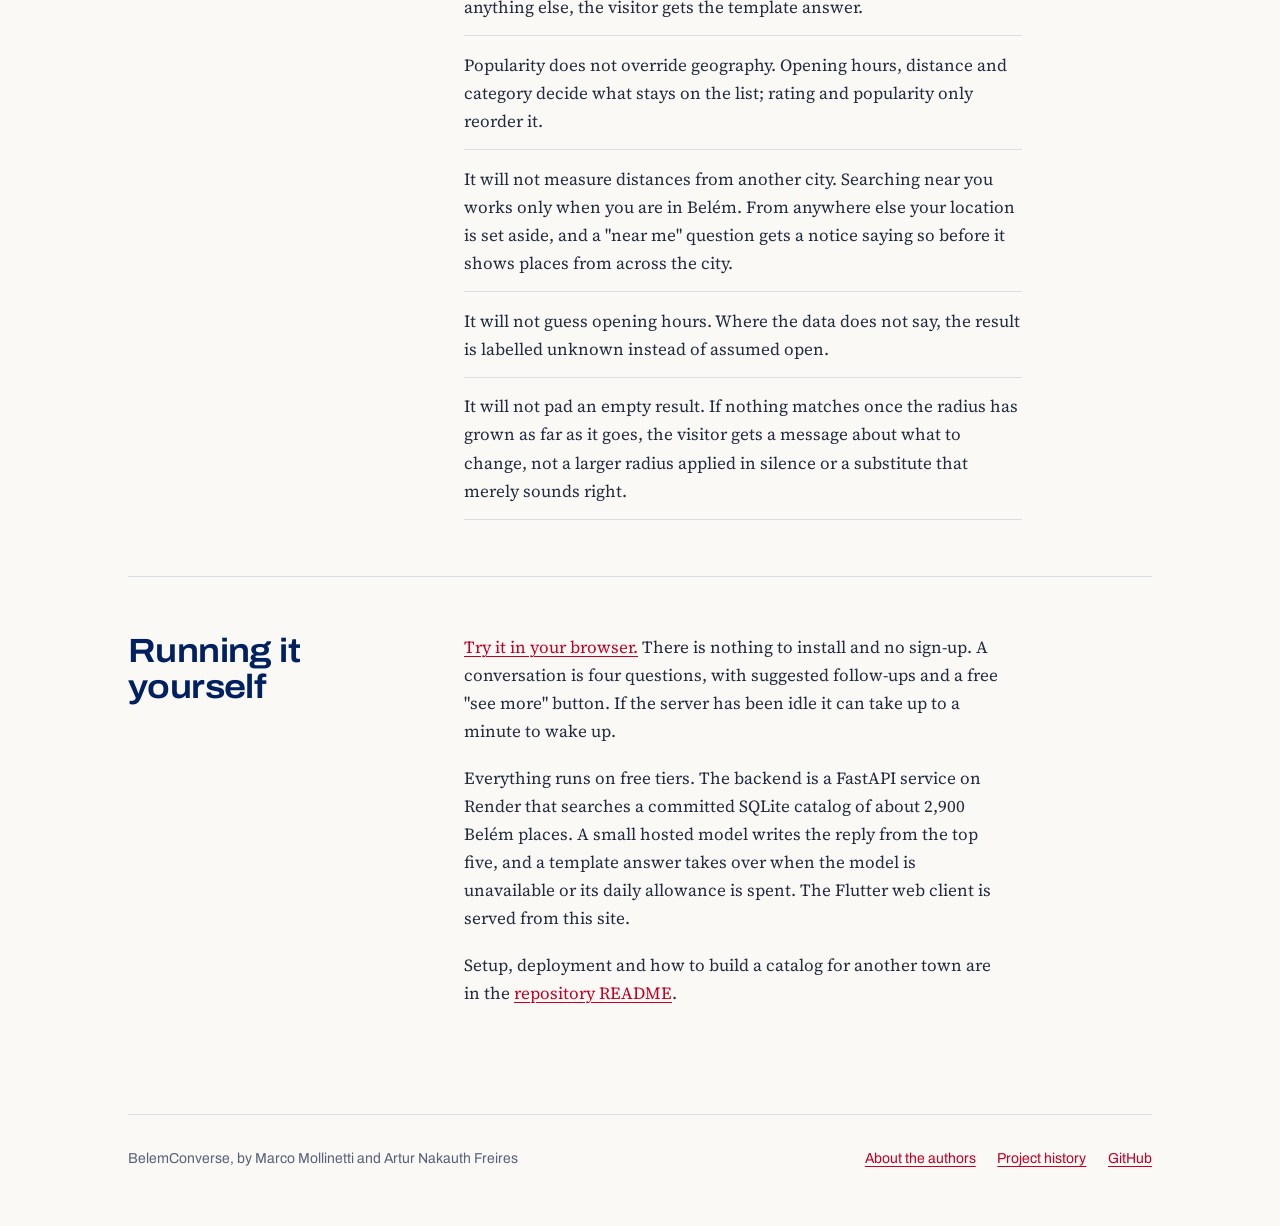
==== commit 52334a6a: "Rewrite the site in plain English and add a pt-BR version with a language button The English pages f" ====
--- a/docs/index.html
+++ b/docs/index.html
@@ -3,13 +3,16 @@
 <head>
 <meta charset="utf-8">
 <meta name="viewport" content="width=device-width, initial-scale=1">
-<title>BelemConverse — grounded place discovery for Belém do Pará</title>
+<title>BelemConverse: ask where to go in Belém do Pará</title>
 <link rel="icon" href="assets/favicon.svg" type="image/svg+xml">
 <link rel="alternate icon" href="assets/favicon.png" type="image/png">
-<meta name="description" content="A bilingual chat agent that answers where-to-go questions about Belém do Pará from a curated place index. Deterministic retrieval; the model only summarises what it is given.">
+<link rel="alternate" hreflang="en" href="https://mollinetti.github.io/BelemConverse/">
+<link rel="alternate" hreflang="pt-BR" href="https://mollinetti.github.io/BelemConverse/pt-br/">
+<link rel="alternate" hreflang="x-default" href="https://mollinetti.github.io/BelemConverse/">
+<meta name="description" content="A chat guide for Belém do Pará that answers in Portuguese or English from a curated index of local places. Plain code finds the places; a language model only turns the top five into a short reply.">
 <meta property="og:type" content="website">
 <meta property="og:site_name" content="BelemConverse">
-<meta property="og:title" content="BelemConverse — grounded place discovery for Belém do Pará">
+<meta property="og:title" content="BelemConverse: ask where to go in Belém do Pará">
 <meta property="og:description" content="Ask where to eat, drink or go in Belém do Pará, in Portuguese or English. Answers name only places that exist.">
 <meta property="og:url" content="https://mollinetti.github.io/BelemConverse/">
 <meta property="og:image" content="https://mollinetti.github.io/BelemConverse/assets/og-image.jpg">
@@ -41,8 +44,9 @@
         <a href="https://github.com/Mollinetti/BelemConverse">Repository</a>
         <a href="app/">Try it</a>
       </nav>
+    <a class="lang-switch" href="pt-br/index.html" hreflang="pt-BR" lang="pt-BR" aria-label="Ler esta página em português">PT-BR</a>
     </header>
-    <p class="asked">&ldquo;tem um boteco massa por aqui pra tomar uma gelada?&rdquo;</p>
+    <p class="asked">"tem um boteco massa por aqui pra tomar uma gelada?"</p>
     <p class="gloss">Any decent bar around here for a cold one?</p>
   </div>
 
@@ -95,19 +99,19 @@
 
   <section class="split">
     <div class="section-head">
-      <h2>A city about to receive the world</h2>
+      <h2>Why Belém</h2>
     </div>
     <div class="measure">
-      <p class="lede">BelemConverse answers questions about where to go in Belém do Pará — in Portuguese or English, the way people actually ask them.</p>
-      <p>In November 2025 Belém hosted <a href="https://cop30.br/pt-br">COP30</a>, the United Nations climate conference, and tens of thousands of delegates, journalists and visitors arrived in a city most of them had never seen. They needed the same things everyone needs: somewhere open at this hour, somewhere close by, somewhere good. Search engines answer that question for São Paulo and Rio far better than they answer it for Belém.</p>
-      <p>That gap is what this project is about. BelemConverse reads a curated index of local places — the markets, the botecos, the açaí stands, the parks, the hotels — and answers in whichever language you asked. A visitor typing English gets English. A resident typing <em>&ldquo;cadê uma barbearia bacana aqui pertinho?&rdquo;</em> gets Portuguese, and gets understood.</p>
+      <p class="lede">BelemConverse answers questions about where to go in Belém do Pará, in Portuguese or English, phrased the way people actually ask them.</p>
+      <p>In November 2025 Belém hosted <a href="https://cop30.br/pt-br">COP30</a>, the United Nations climate conference. Tens of thousands of delegates, journalists and visitors arrived in a city most of them had never seen, and they needed what every visitor needs: somewhere open at this hour, somewhere close, somewhere good. Search engines handle that question for São Paulo and Rio much better than they handle it for Belém.</p>
+      <p>This project is aimed at that gap. BelemConverse reads a curated index of local places (markets, botecos, açaí stands, parks, hotels) and replies in the language you wrote in. A visitor typing English gets English. A resident typing <em>"cadê uma barbearia bacana aqui pertinho?"</em> gets Portuguese, and gets understood.</p>
     </div>
   </section>
 
   <section>
     <div class="section-head">
       <h2>Ask it something</h2>
-      <p class="note">These are real queries from the project&rsquo;s test suite and evaluation set. The answers and figures shown are representative of live output, written for this page rather than captured from a running instance.</p>
+      <p class="note">These queries come from the project's test suite and evaluation set. The answers and figures are representative of live output, but we wrote them for this page. They were not captured from a running instance.</p>
     </div>
 
     <div class="picker">
@@ -191,13 +195,13 @@
             <span class="chip">check business hours</span>
           </div>
           <div class="answer">
-            <p>Mercado Ver-o-Peso is open — it runs from 05:00 to 18:00 daily, and right now it is 14:20, so you have just under four hours. The fish market at the Ver-o-Peso pier winds down earlier than the rest of it, usually by midday.</p>
+            <p>Mercado Ver-o-Peso is open. It runs from 05:00 to 18:00 daily, and it is 14:20 now, so you have just under four hours. The fish market at the Ver-o-Peso pier winds down earlier than the rest, usually by midday.</p>
           </div>
           <div class="results">
             <article class="result">
               <h4>Mercado Ver-o-Peso</h4>
               <p class="kind">Market &middot; Campina</p>
-              <dl><dt>Hours</dt><dd>05:00 &ndash; 18:00</dd><dt>Now</dt><dd class="open">Open</dd><dt>Rating</dt><dd>4.6 &nbsp;(48,930 reviews)</dd></dl>
+              <dl><dt>Hours</dt><dd>05:00 to 18:00</dd><dt>Now</dt><dd class="open">Open</dd><dt>Rating</dt><dd>4.6 &nbsp;(48,930 reviews)</dd></dl>
             </article>
           </div>
         </div>
@@ -212,7 +216,7 @@
             <span class="chip">pt-BR</span>
           </div>
           <div class="answer">
-            <p>Tem três lugares de açaí bem perto. O Açaí do Tuca fica a 150 m e é o mais próximo. A Casa do Açaí, a 320 m, tem a melhor nota e serve com peixe frito e farinha d&rsquo;água. O ponto do Ver-o-Peso fecha às 18h, então vale ir antes se você quiser o da feira.</p>
+            <p>Tem três lugares de açaí bem perto. O Açaí do Tuca fica a 150 m e é o mais próximo. A Casa do Açaí, a 320 m, tem a melhor nota e serve com peixe frito e farinha d'água. O ponto do Ver-o-Peso fecha às 18h, então vale ir antes se você quiser o da feira.</p>
           </div>
           <div class="results">
             <article class="result">
@@ -243,10 +247,10 @@
           </div>
           <div class="answer">
             <p>Montei um roteiro de meio dia que dá para fazer a pé, começando cedo:</p>
-            <p><strong>08:00</strong> — Mercado Ver-o-Peso, enquanto a feira de peixe ainda está cheia.<br>
-            <strong>10:00</strong> — Forte do Presépio e Casa das Onze Janelas, cinco minutos a pé dali.<br>
-            <strong>12:00</strong> — Almoço na Estação das Docas, à beira do rio.<br>
-            <strong>14:00</strong> — Mangal das Garças, para ver as garças e subir no mirante.</p>
+            <p><strong>08:00</strong> Mercado Ver-o-Peso, enquanto a feira de peixe ainda está cheia.<br>
+            <strong>10:00</strong> Forte do Presépio e Casa das Onze Janelas, cinco minutos a pé dali.<br>
+            <strong>12:00</strong> Almoço na Estação das Docas, à beira do rio.<br>
+            <strong>14:00</strong> Mangal das Garças, para ver as garças e subir no mirante.</p>
             <p>Tudo isso fica dentro de 2 km. Se sobrar tempo, o Theatro da Paz faz visita guiada até as 17h.</p>
           </div>
           <div class="results">
@@ -278,7 +282,7 @@
             <span class="chip">0 results</span>
           </div>
           <div class="answer">
-            <p>I couldn&rsquo;t find any places matching your search. Try widening the search radius, choosing a different type, or disabling the &lsquo;open now&rsquo; filter.</p>
+            <p>I couldn't find any places matching your search. Try widening the search radius, choosing a different type, or disabling the 'open now' filter.</p>
           </div>
           <p class="note">When retrieval comes back empty the model is not called at all. A fixed message says nothing matched and what to change, so there is nothing to invent.</p>
         </div>
@@ -288,13 +292,13 @@
 
   <section id="how">
     <div class="section-head">
-      <h2>How an answer gets made, and where the model isn&rsquo;t</h2>
+      <h2>How an answer gets made, and where the model isn't</h2>
       <p class="measure">Almost everything here is plain code on a free server. Reading the question, filtering and ranking places, suggesting follow-ups, paging through more results and the fallback answer all run without a language model. A hosted model is called at most once per question, only to put the top five places into a friendly paragraph. With the model switched off, the site still answers every question.</p>
     </div>
 
     <figure class="loop-fig">
       <div class="loop-scroll">
-      <svg viewBox="0 0 900 1052" role="img" aria-label="Flowchart of one question. Cheap checks, planning and search run as plain code. Six exits answer without the model. The model is called once, and its reply is checked before it is used. Every exit ends in a reply, and a follow-up starts the loop again." xmlns="http://www.w3.org/2000/svg">
+      <svg viewBox="0 0 900 1052" role="img" aria-label="Flowchart of one question. Cheap checks, planning and search run as plain code. Five exits answer without the model, and two call it once and fall back to a template. The model is called once, and its reply is checked before it is used. Every exit ends in a reply, and a follow-up starts the loop again." xmlns="http://www.w3.org/2000/svg">
       <defs><marker id="fh" viewBox="0 0 10 10" refX="9" refY="5" markerWidth="8" markerHeight="8" orient="auto"><path class="f-head" d="M0 0L10 5L0 10z"/></marker></defs>
       <line class="f-line" x1="199" y1="88" x2="199" y2="116" marker-end="url(#fh)"/>
       <rect class="f-node" x="44" y="24" width="310" height="64" rx="8"/>
@@ -315,7 +319,7 @@
       <line class="f-line" x1="199" y1="276" x2="199" y2="304" marker-end="url(#fh)"/>
       <text class="f-cond" x="207" y="297">no</text>
       <polygon class="f-ask" points="56,212 342,212 354,224 354,264 342,276 56,276 44,264 44,224"/>
-      <text class="f-title" x="60" y="235">Asking for “see more”?</text>
+      <text class="f-title" x="60" y="235">Asking for "see more"?</text>
       <text class="f-sub" x="60" y="253">Tap on the button under a list</text>
       <line class="f-line" x1="354" y1="244" x2="546" y2="244" marker-end="url(#fh)"/>
       <text class="f-cond" x="451" y="236" text-anchor="middle">yes</text>
@@ -387,11 +391,11 @@
       <text class="f-cond" x="451" y="894" text-anchor="middle">names another place</text>
       <rect class="f-exit" x="548" y="876" width="312" height="52" rx="8"/>
       <text class="f-title" x="562" y="897">Template answer from the same places</text>
-      <text class="f-sub" x="562" y="915">The model’s reply is thrown away</text>
+      <text class="f-sub" x="562" y="915">The model's reply is thrown away</text>
       <text class="f-tag f-tag-1" x="846" y="915" text-anchor="end">model calls: 1</text>
       <rect class="f-node" x="44" y="964" width="310" height="64" rx="8"/>
       <text class="f-title" x="60" y="987">Reply sent</text>
-      <text class="f-sub" x="60" y="1005">Answer, up to five cards, 2–3 follow-up chips</text>
+      <text class="f-sub" x="60" y="1005">Answer, up to five cards, follow-up chips</text>
       <text class="f-sub" x="60" y="1020">Chips come from rules, not the model</text>
       <path class="f-line f-loop" d="M44 996 H18 V56 H42" marker-end="url(#fh)"/>
       <text class="f-cond" transform="translate(11 526) rotate(-90)" text-anchor="middle">next question</text>
@@ -405,15 +409,15 @@
       <tr><th scope="row">Checks, planning, search, follow-up chips</th><td>Plain CPU work on the free Render instance. A TF-IDF classifier and keyword rules read the question; filters run over a SQLite catalog already in memory. $0.</td></tr>
       <tr><th scope="row">Template answer</th><td>Built by code from the same five places. Used whenever the model is not allowed, fails, or strays. $0, always available.</td></tr>
       <tr><th scope="row">Model call</th><td>One request to a free tier (Google AI Studio, with Groq as backup), at most 250 tokens back. $0, kept there by the limits below.</td></tr>
-      <tr><th scope="row">Hosting</th><td>The Flutter client on GitHub Pages, the API on Render&rsquo;s free web service. $0.</td></tr>
+      <tr><th scope="row">Hosting</th><td>The Flutter client on GitHub Pages, the API on Render's free web service. $0.</td></tr>
     </table>
 
     <div class="split inner">
-      <h3>Three limits keep the model&rsquo;s bill at zero</h3>
+      <h3>What keeps the model's bill at zero</h3>
       <ul class="rules">
-        <li><strong>Call it less.</strong> Refused messages, &ldquo;see more&rdquo;, empty searches and spent conversations never reach the model.</li>
-        <li><strong>Send it less.</strong> Five places and the question, in a short prompt, with at most 250 tokens back.</li>
-        <li><strong>Stop at a ceiling.</strong> 20 messages per visitor every 10 minutes, 4 questions per conversation, 800 model calls a day. Past that, every answer is a template.</li>
+        <li>Refused messages, "see more", empty searches and spent conversations never reach the model.</li>
+        <li>When it is called, it gets the question and five places in a short prompt and answers in 250 tokens at most.</li>
+        <li>The ceilings are 20 messages per visitor every 10 minutes, 4 questions per conversation and 800 model calls a day. Past that, every answer is a template.</li>
       </ul>
     </div>
   </section>
@@ -423,11 +427,11 @@
       <h2>What it will not do</h2>
     </div>
     <ul class="rules">
-      <li><strong>It will not invent a place.</strong> The model only ever sees the candidates retrieval hands it, and its reply is checked against them. If it names anything else, the visitor gets the template answer instead.</li>
-      <li><strong>It will not let popularity override geography.</strong> Opening hours, distance and category decide what survives. Rating and popularity only reorder it.</li>
-      <li><strong>It will not measure distances from another city.</strong> Searching near you works only when you are in Belém. From anywhere else your location is set aside, and a &ldquo;near me&rdquo; question is told so before it gets places from across the city.</li>
-      <li><strong>It will not guess at opening hours.</strong> Where the data does not say, the result is labelled unknown rather than assumed open.</li>
-      <li><strong>It will not pad an empty result.</strong> Zero matches after full radius escalation produces a clarifying question, not a longer radius quietly applied or a plausible-sounding substitute.</li>
+      <li>It will not invent a place. The model only sees the candidates retrieval hands it, and its reply is checked against them. If the reply names anything else, the visitor gets the template answer.</li>
+      <li>Popularity does not override geography. Opening hours, distance and category decide what stays on the list; rating and popularity only reorder it.</li>
+      <li>It will not measure distances from another city. Searching near you works only when you are in Belém. From anywhere else your location is set aside, and a "near me" question gets a notice saying so before it shows places from across the city.</li>
+      <li>It will not guess opening hours. Where the data does not say, the result is labelled unknown instead of assumed open.</li>
+      <li>It will not pad an empty result. If nothing matches once the radius has grown as far as it goes, the visitor gets a message about what to change, not a larger radius applied in silence or a substitute that merely sounds right.</li>
     </ul>
   </section>
 
@@ -436,14 +440,14 @@
       <h2>Running it yourself</h2>
     </div>
     <div class="measure">
-      <p><a href="app/">Try it in your browser</a> — no install or sign-up. A conversation is four questions, with suggested follow-ups and a free &ldquo;see more&rdquo;. If the server has been idle it takes up to a minute to wake up.</p>
-      <p>Everything runs on free tiers. The backend is a FastAPI service on Render that searches a committed SQLite catalog of about 2,900 Belém places; a small hosted model writes the reply from the top five, and a template answer takes over when the model is unavailable or its daily allowance is spent. The Flutter web client is served from this site.</p>
+      <p><a href="app/">Try it in your browser.</a> There is nothing to install and no sign-up. A conversation is four questions, with suggested follow-ups and a free "see more" button. If the server has been idle it can take up to a minute to wake up.</p>
+      <p>Everything runs on free tiers. The backend is a FastAPI service on Render that searches a committed SQLite catalog of about 2,900 Belém places. A small hosted model writes the reply from the top five, and a template answer takes over when the model is unavailable or its daily allowance is spent. The Flutter web client is served from this site.</p>
       <p>Setup, deployment and how to build a catalog for another town are in the <a href="https://github.com/Mollinetti/BelemConverse">repository README</a>.</p>
     </div>
   </section>
 
   <footer class="site">
-    <span>BelemConverse — Marco Mollinetti and Artur Nakauth Freires</span>
+    <span>BelemConverse, by Marco Mollinetti and Artur Nakauth Freires</span>
     <nav>
       <a href="authors.html">About the authors</a>
       <a href="history.html">Project history</a>
--- a/docs/assets/style.css
+++ b/docs/assets/style.css
@@ -94,6 +94,28 @@
 }
 .masthead nav a:hover { color: #fff; border-bottom-color: rgba(255,255,255,.55); }
 .masthead nav a[aria-current="page"] { color: #fff; border-bottom-color: #fff; }
+
+/* language switch: top right of every page, links to the same page in the other language */
+.masthead { justify-content: flex-start; }
+.masthead nav { margin-left: auto; }
+.lang-switch {
+  font-family: var(--display);
+  font-variation-settings: "wdth" 100, "wght" 600;
+  font-size: .8rem;
+  letter-spacing: .06em;
+  color: #fff;
+  text-decoration: none;
+  border: 1.5px solid rgba(255,255,255,.75);
+  border-radius: 999px;
+  padding: .28rem .8rem;
+  align-self: center;
+}
+.lang-switch:hover { background: #fff; color: var(--red); }
+.flag a.lang-switch:focus-visible { outline-color: #fff; outline-offset: 3px; }
+@media (max-width: 40rem) {
+  .lang-switch { margin-left: auto; }          /* stays top right, next to the wordmark */
+  .masthead nav { order: 3; margin-left: 0; width: 100%; }   /* links wrap onto their own row */
+}
 
 /* ---------- headings & prose ---------- */
 
